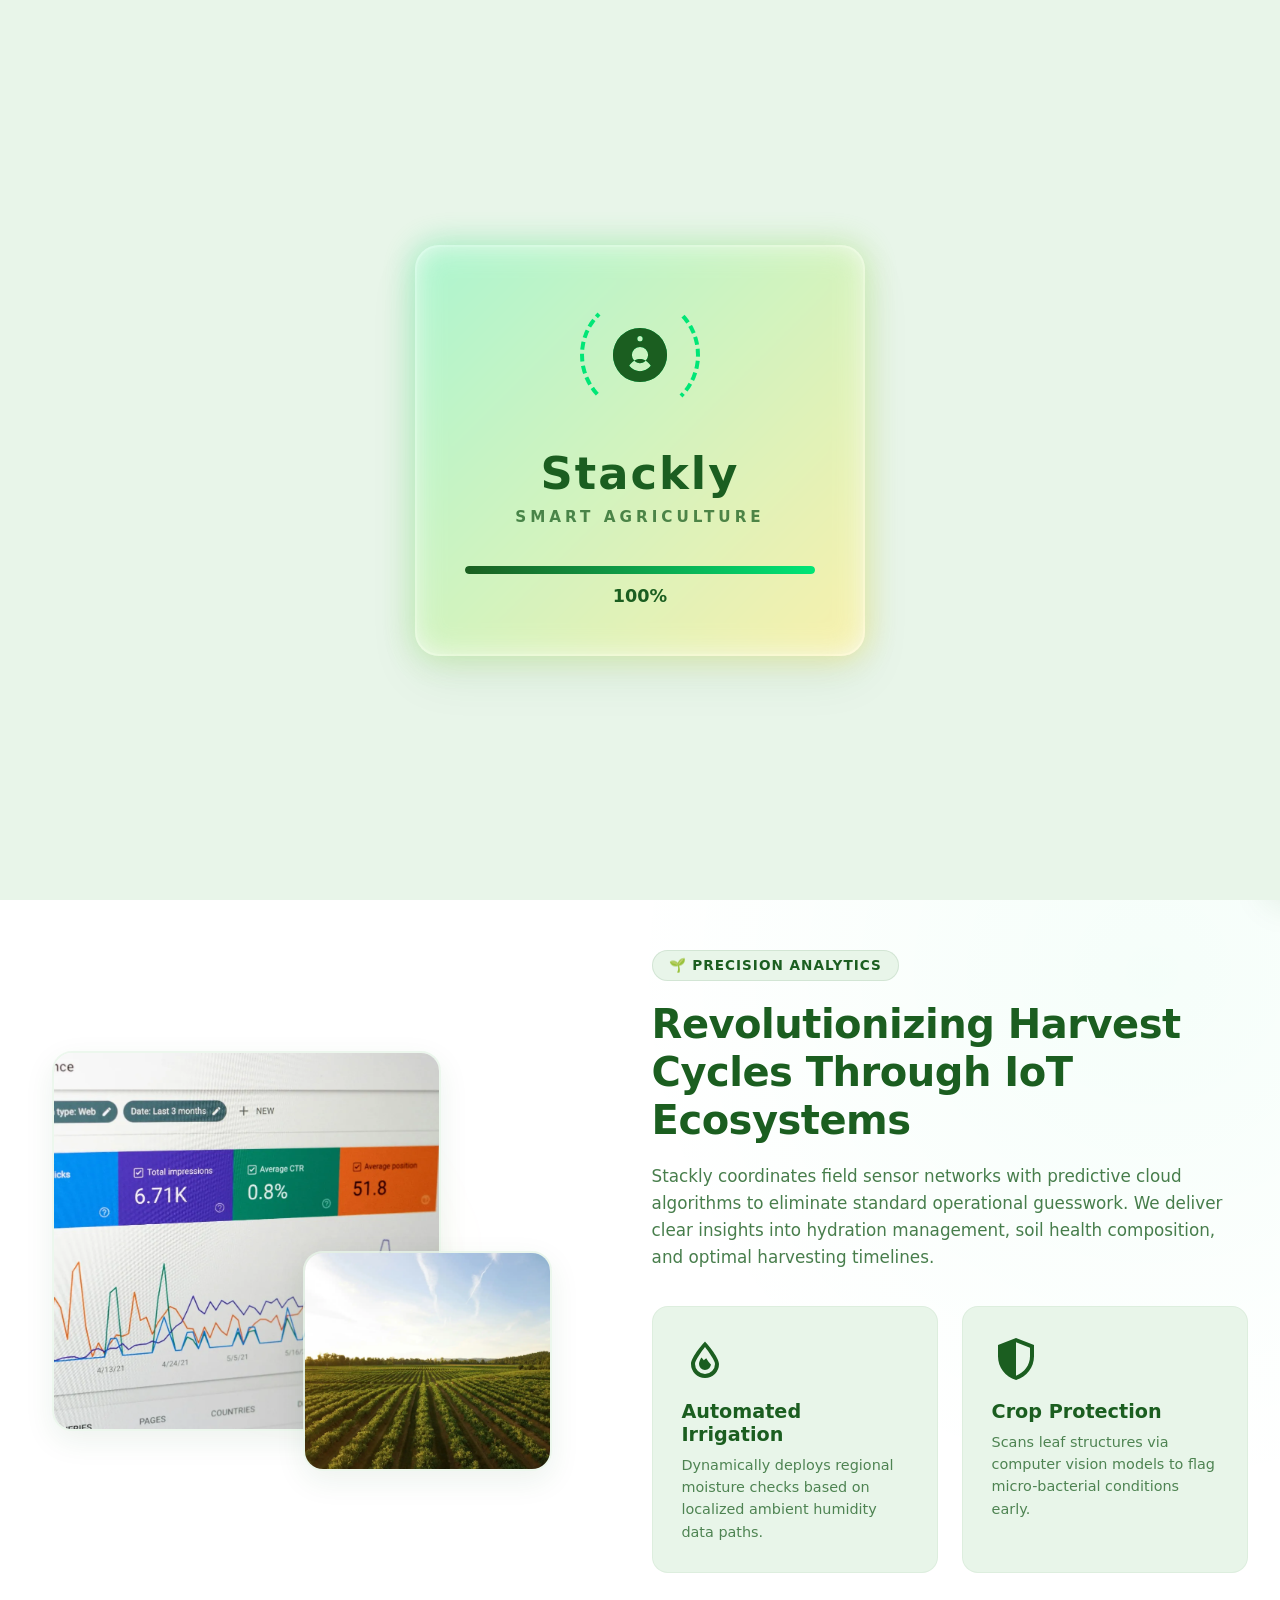
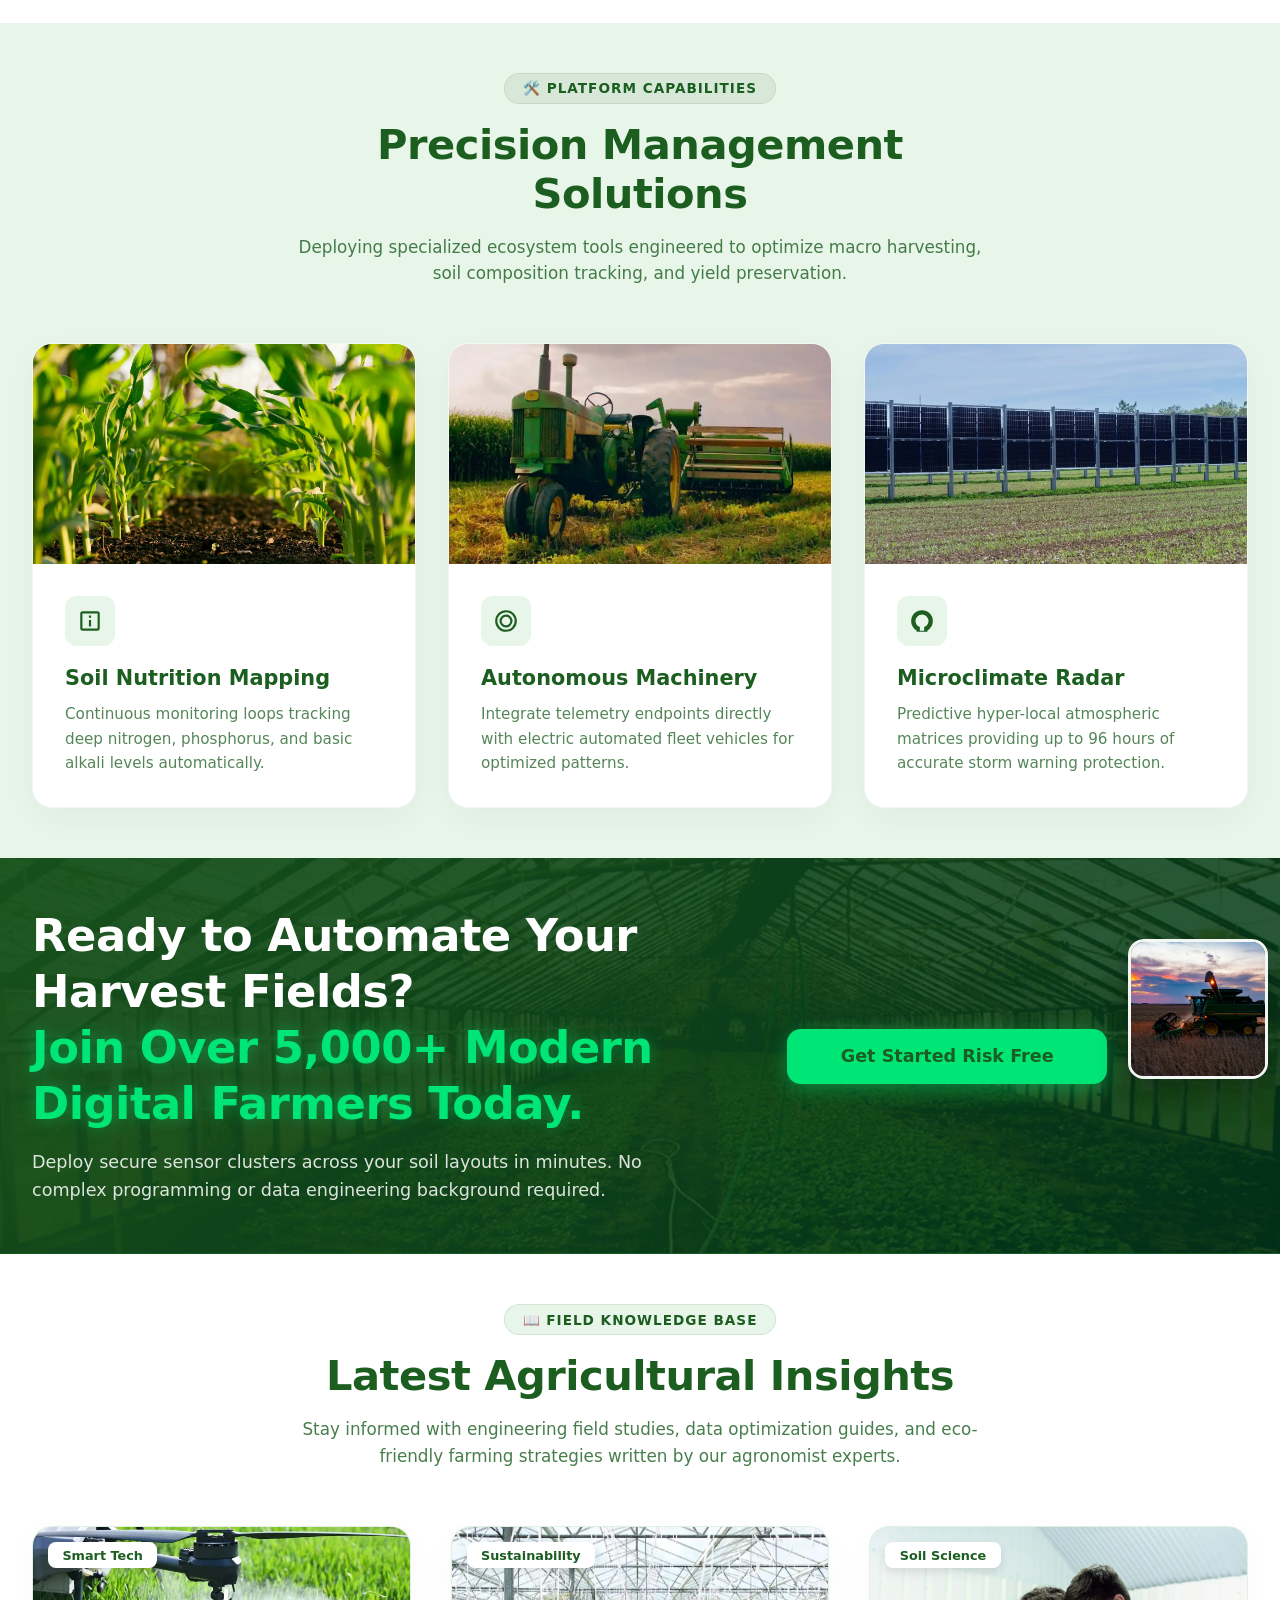
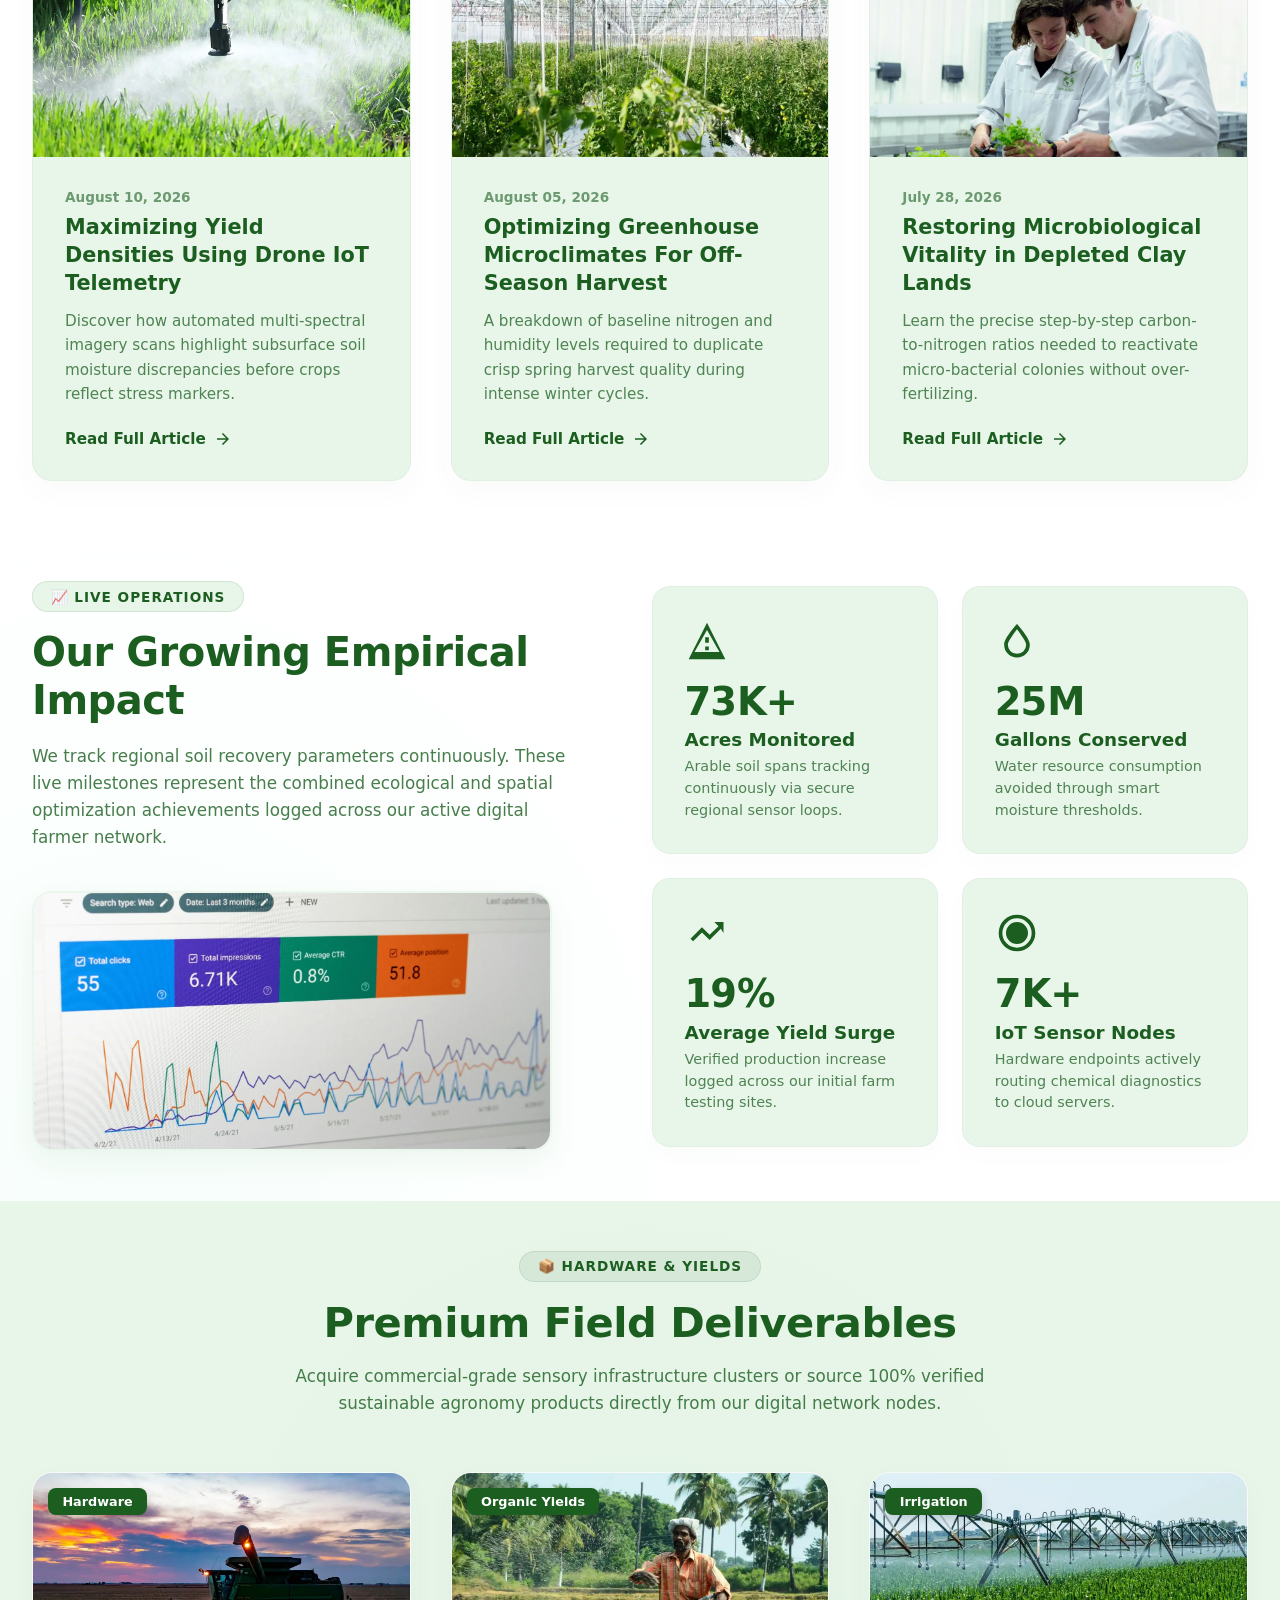
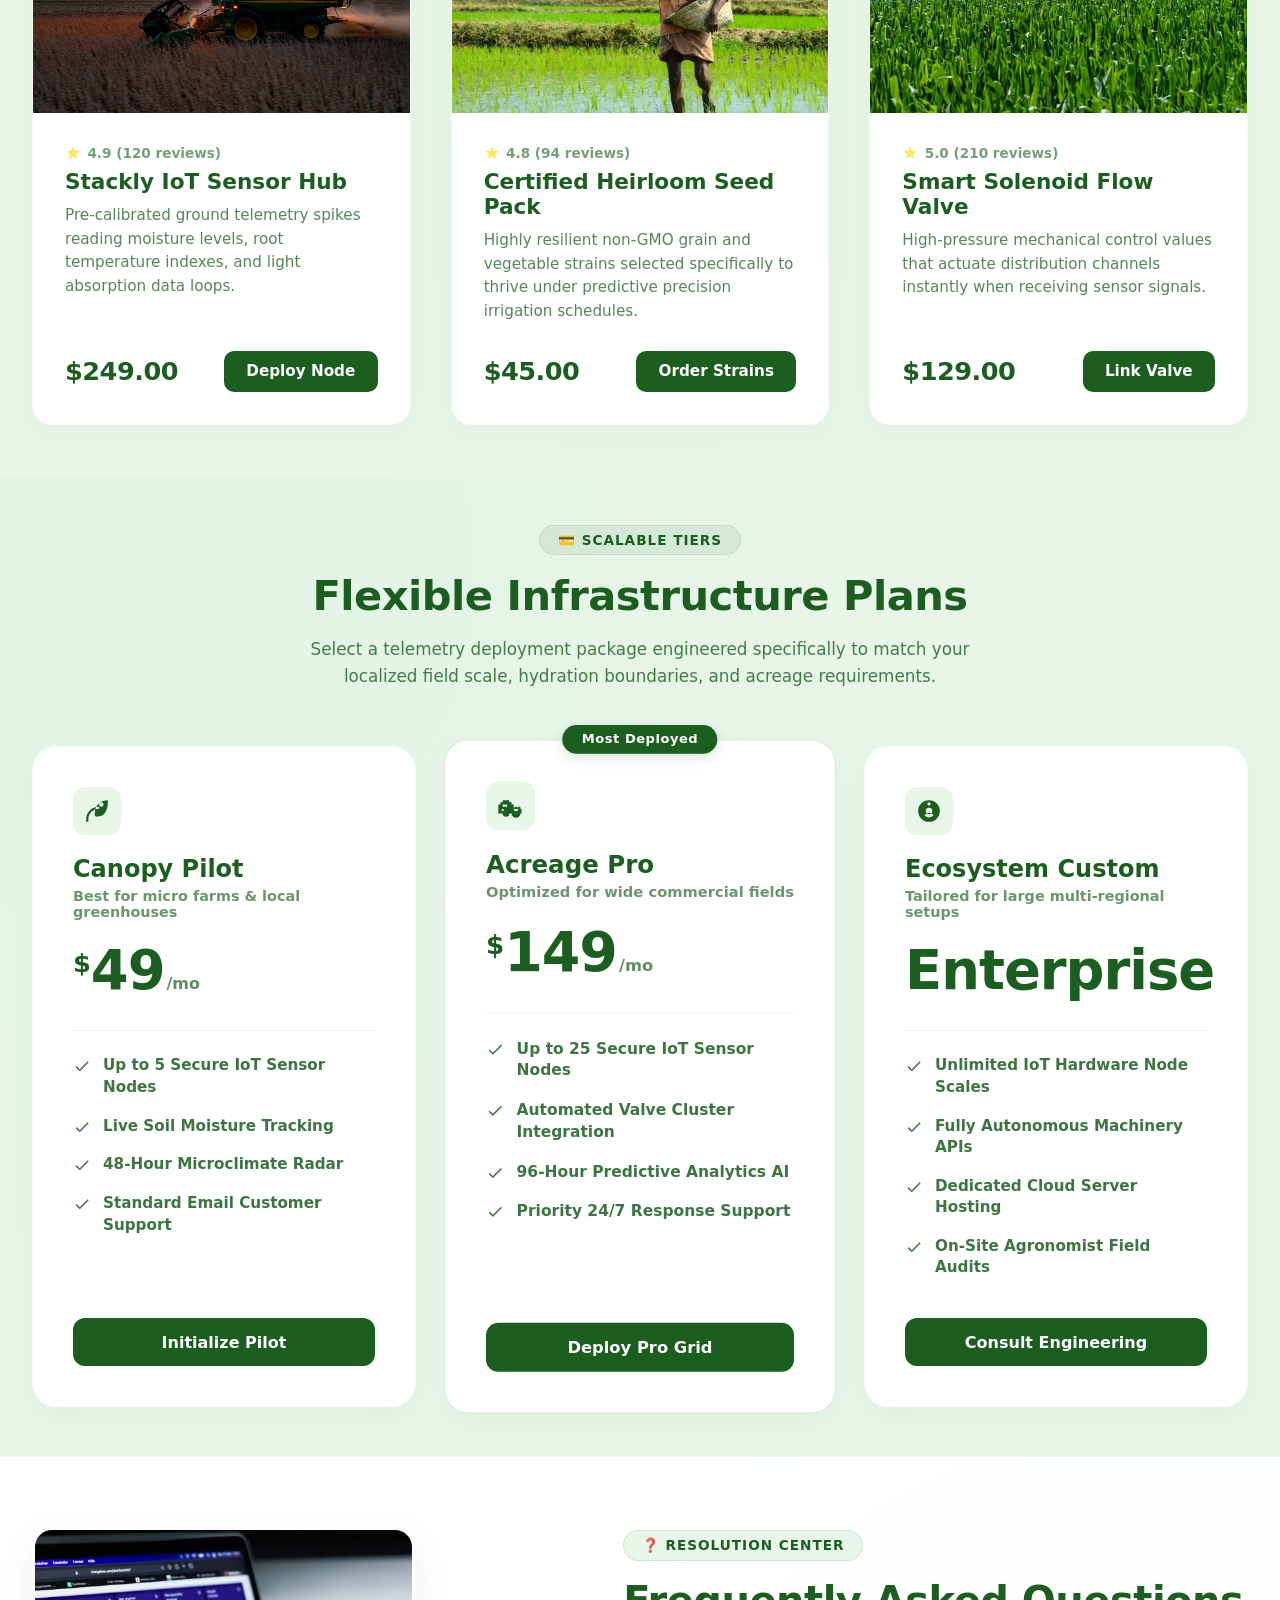
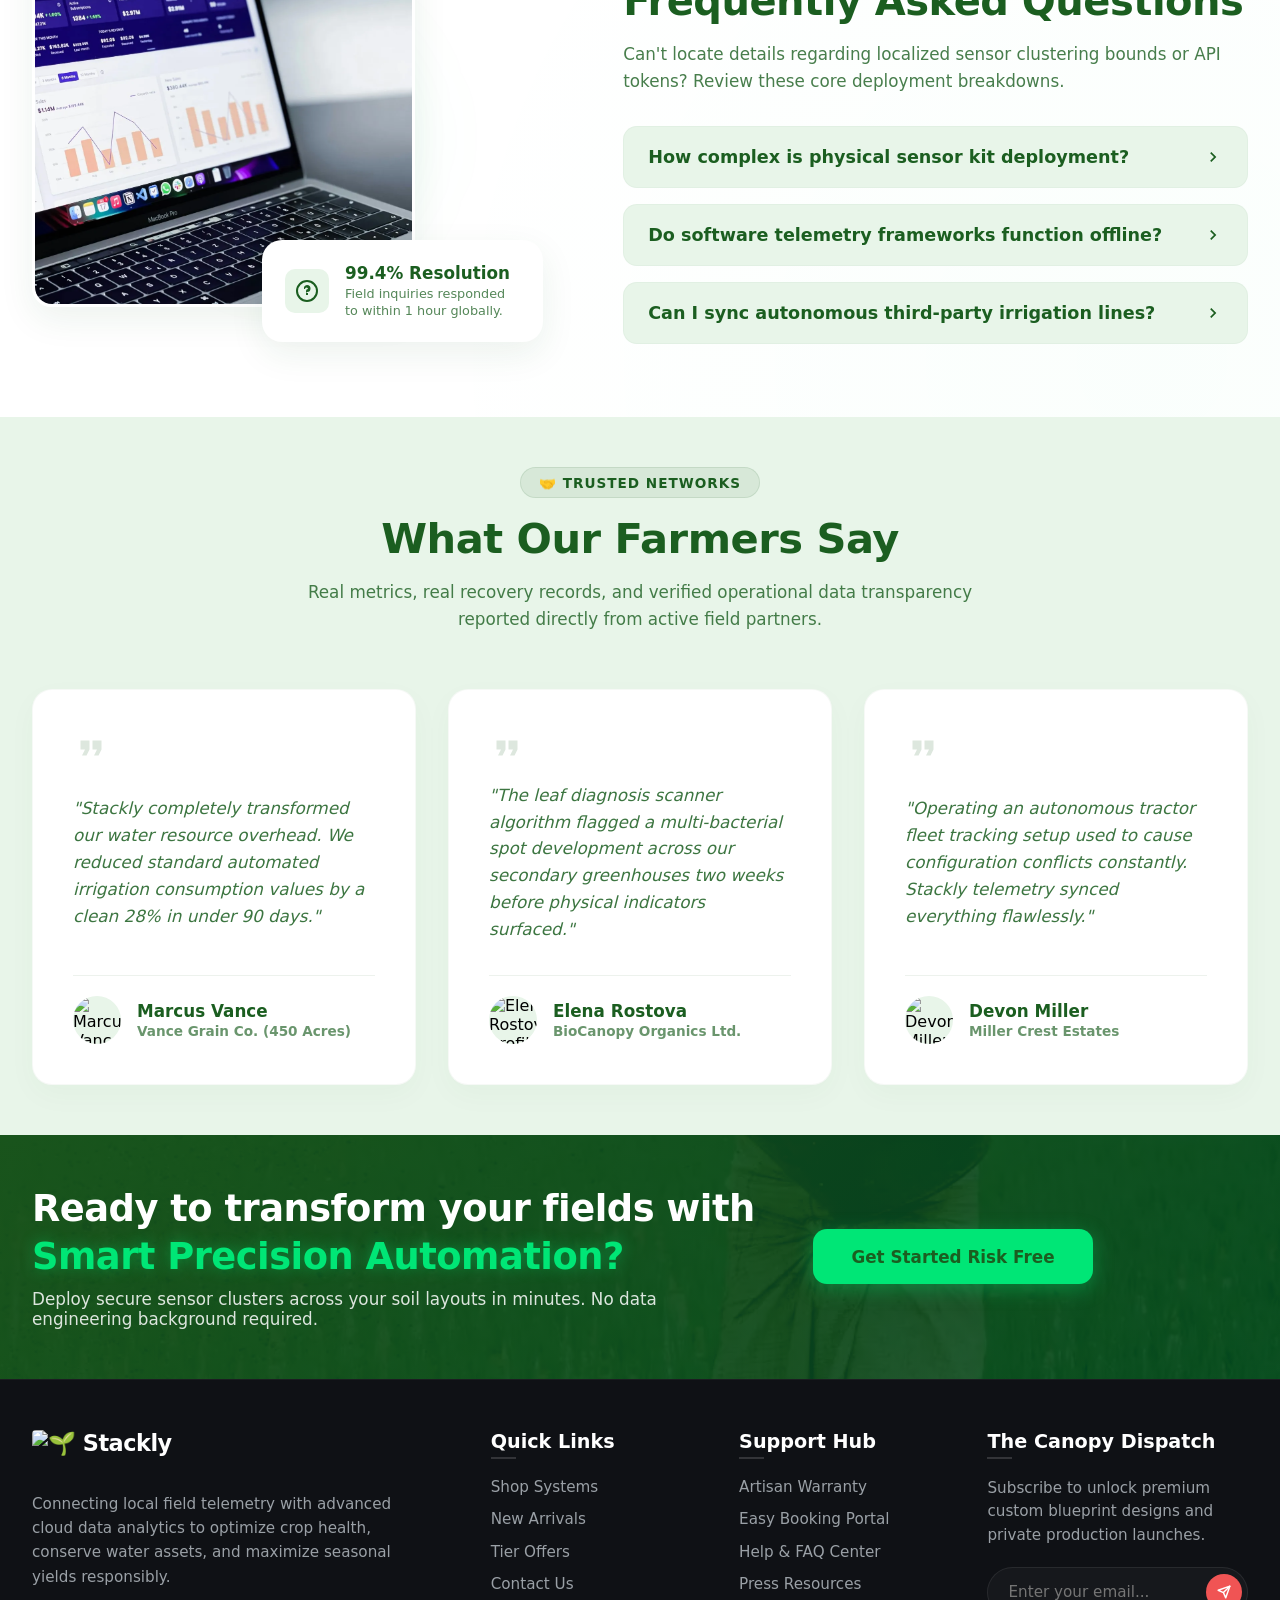
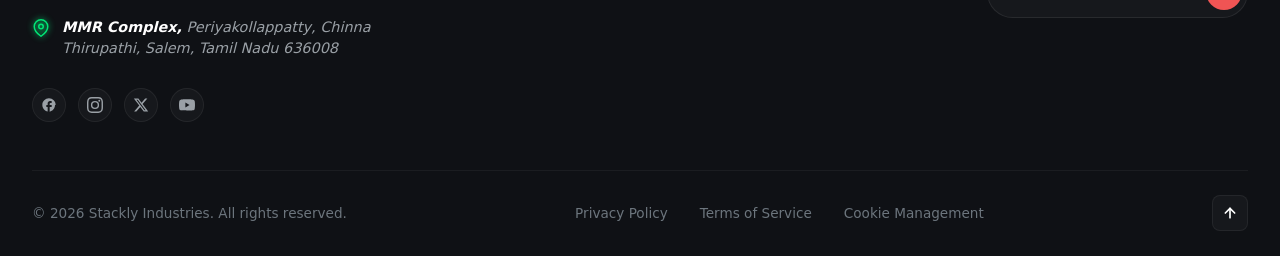
==== index.html @ f94b7bb4 "Initial commit" ====
<!DOCTYPE html>
<html lang="en">
<head>
    <meta charset="UTF-8">
    <meta name="viewport" content="width=device-width, initial-scale=1.0">
    <title>Stackly - Cultivating Innovation</title>
    <!-- Link to the separate CSS file -->
    <link rel="stylesheet" href="style.css">
</head>
<body>

   <!-- Dedicated Screen-Anchored Fixed Preloader Layer Mask -->
<div class="preloader-screen-mask" id="global-preloader">
    <div class="preload-wrapper">
        <!-- SVG Vector Container -->
        <div class="icon-container">
            <div class="vector-ring"></div>
            <svg class="sprout-svg" viewBox="0 0 24 24">
                <path d="M12,2A10,10 0 0,0 2,12A10,10 0 0,0 12,22A10,10 0 0,0 22,12A10,10 0 0,0 12,2M12,5A1,1 0 0,1 13,6A1,1 0 0,1 12,7A1,1 0 0,1 11,6A1,1 0 0,1 12,5M12,18C10.5,18 9,17.2 8,16C9,14.5 10.5,13.5 12,13.5C13.5,13.5 15,14.5 16,16C15,17.2 13.5,18 12,18M12,9A3,3 0 0,1 15,12A3,3 0 0,1 12,15A3,3 0 0,1 9,12A3,3 0 0,1 12,9Z"/>
            </svg>
        </div>

        <!-- Typography -->
        <h1 class="brand-name">Stackly</h1>
        <div class="brand-tagline">Smart Agriculture</div>

        <!-- Loader Component -->
        <div class="progress-box">
            <div class="progress-bar-bg">
                <div class="progress-bar-fill" id="progress-fill"></div>
            </div>
            <span class="counter-text" id="counter-value">0%</span>
        </div>
    </div>
</div>


    <!-- Link to the separate JavaScript file -->
  <script>
   document.addEventListener("DOMContentLoaded", () => {
    const fill = document.getElementById("progress-fill");
    const counter = document.getElementById("counter-value");
    const mainHeader = document.querySelector(".main-header");
    const heroSection = document.querySelector(".hero-section");
    const preloaderScreen = document.getElementById("global-preloader"); // Target new layout wrapper mask

    let count = 0;

    const loaderInterval = setInterval(() => {
        count += Math.floor(Math.random() * 4) + 2; 
        
        if (count >= 100) {
            count = 100;
            clearInterval(loaderInterval);
            
            setTimeout(() => {
                // Fade out the entire overlay wrapper screen mask at once
                if (preloaderScreen) {
                    preloaderScreen.style.opacity = '0';
                    preloaderScreen.style.pointerEvents = 'none';
                    
                    // Pull off DOM tree completely after transition animation finishes
                    setTimeout(() => {
                        preloaderScreen.style.display = 'none';
                    }, 600);
                }

                // Unlock application components seamlessly into position
                if (mainHeader) { mainHeader.classList.add("revealed"); }
                if (heroSection) { heroSection.classList.add("revealed"); }
            }, 400);
        }
        if (fill) fill.style.width = `${count}%`;
        if (counter) counter.textContent = `${count}%`;
    }, 80);

    /* (Keep your remaining logo buttons and hamburger drawer logic completely unchanged below this point) */
});

  </script>

<!-- Fixed Navigation Header -->
<header class="main-header">
    <div class="header-container">
        
        <!-- Left Side: Refreshable Brand Logo Container -->
              <!-- Left Side: Refreshable Brand Logo Container -->
        <div class="header-left">
            <a href="#" class="logo-link" id="brand-logo-btn" title="Refresh Page">
                <!-- Live Image Tag for Brand Logo Graphic Asset -->
                <img src="https://placehold.co" alt="🌱 Stackly" class="brand-logo-img">
            </a>
        </div>


        <!-- Center Space: Main Navigation Items (5 Menus) -->
        <nav class="desktop-nav">
            <ul class="nav-links">
                <li><a href="#home" class="nav-item">Home</a></li>
                <li><a href="#about" class="nav-item">About</a></li>
                <li><a href="#services" class="nav-item">Services</a></li>
                <li><a href="#blog" class="nav-item">Blog</a></li>
                <li><a href="#contact" class="nav-item">Contact</a></li>
            </ul>
        </nav>

        <!-- Right Side: Auth Button Control Layout -->
        <div class="header-right">
            <a href="#login" class="btn-auth">Login</a>
            
            <!-- Mobile Hamburger Trigger Button (Visible only on smaller displays) -->
            <button class="hamburger-btn" id="mobile-menu-trigger" aria-label="Open Navigation">
                <span class="hamburger-bar"></span>
                <span class="hamburger-bar"></span>
                <span class="hamburger-bar"></span>
            </button>
        </div>

    </div>
</header>

<!-- Mobile Overlay Navigation Draw Menu (75% Responsive Profile Width) -->
<div class="mobile-overlay-menu" id="mobile-drawer">
    <!-- Explicit close button positioned inside the drawer layout itself -->
    <button class="drawer-close-btn" id="mobile-menu-close" aria-label="Close Navigation">&times;</button>
    
    <ul class="mobile-nav-links">
        <li><a href="#home" class="mobile-nav-item">Home</a></li>
        <li><a href="#about" class="mobile-nav-item">About</a></li>
        <li><a href="#services" class="mobile-nav-item">Services</a></li>
        <li><a href="#blog" class="mobile-nav-item">Blog</a></li>
        <li><a href="#contact" class="mobile-nav-item">Contact</a></li>
        <li><a href="#login" class="mobile-nav-item mobile-btn-auth">Login</a></li>
    </ul>
</div>

<script>
    document.addEventListener("DOMContentLoaded", () => {
    // --- PRELOADER ANIMATION LOOP ---
    const fill = document.getElementById("progress-fill");
    const counter = document.getElementById("counter-value");
    const mainHeader = document.querySelector(".main-header");
    let count = 0;

    const loaderInterval = setInterval(() => {
        count += Math.floor(Math.random() * 4) + 2; 
        
        if (count >= 100) {
            count = 100;
            clearInterval(loaderInterval);
            
            setTimeout(() => {
                const wrapper = document.querySelector('.preload-wrapper');
                if (wrapper) {
                    wrapper.style.opacity = '0';
                    wrapper.style.transform = 'scale(0.9)';
                    setTimeout(() => { wrapper.style.display = 'none'; }, 500);
                }
                // Reveal header after loading terminates cleanly
                if (mainHeader) { mainHeader.classList.add("revealed"); }
            }, 400);
        }
        if (fill) fill.style.width = `${count}%`;
        if (counter) counter.textContent = `${count}%`;
    }, 80);

    // --- BRAND LOGO REFRESH ACTION ---
    const logoBtn = document.getElementById("brand-logo-btn");
    if (logoBtn) {
        logoBtn.addEventListener("click", (event) => {
            event.preventDefault();
            window.location.reload();
        });
    }

    // --- MOBILE DRAWER CLOSURE ENGINE ---
    const openMenuBtn = document.getElementById("mobile-menu-trigger");
    const closeMenuBtn = document.getElementById("mobile-menu-close");
    const navDrawer = document.getElementById("mobile-drawer");
    const bodyElement = document.body;
    const mobileLinks = document.querySelectorAll(".mobile-nav-item");

    // Action function to open drawer interface state parameters
    function openMobileDrawer() {
        navDrawer.classList.add("is-active");
        bodyElement.classList.add("no-scroll");
    }

    // Action function to close drawer interface state parameters
    function closeMobileDrawer() {
        navDrawer.classList.remove("is-active");
        bodyElement.classList.remove("no-scroll");
    }

    // Event bindings for standard trigger frameworks
    if (openMenuBtn) { openMenuBtn.addEventListener("click", openMobileDrawer); }
    if (closeMenuBtn) { closeMenuBtn.addEventListener("click", closeMobileDrawer); }

    // Auto-closes mobile drawer layer whenever a navigation choice link is tapped
    mobileLinks.forEach(link => {
        link.addEventListener("click", closeMobileDrawer);
    });
});

</script>

<!-- Main Hero Section Landmark Content -->
<section id="home" class="hero-section">
    <div class="hero-container">
        
        <!-- Left Column: Content Presentation -->
        <div class="hero-content">
            <span class="hero-badge">🚜 Agriculture Ecosystem 2.0</span>
            <h1 class="hero-title">
                Cultivate Smarter, <br>
                <span class="highlight-text">Harvest Greater</span>
            </h1>
            <p class="hero-description">
                Stackly bridges modern sensor data with natural soil wisdom. Boost sustainable crop yields, automate irrigation protocols, and track field data in real-time.
            </p>
            <div class="hero-cta-group">
                <a href="#services" class="btn-hero-primary">Explore Platform</a>
                <a href="#about" class="btn-hero-secondary">Watch Showcase</a>
            </div>
        </div>

        <!-- Right Column: Interactive Layered Imagery -->
        <div class="hero-graphics">
            <div class="graphic-glow-backdrop"></div>
            <!-- Main Hero Image Frame -->
            <div class="image-wrapper main-frame">
                <img src="./Assests/green infra.webp" alt="Smart Farming Greenhouse Field Infrastructure" class="hero-img">
            </div>
            <!-- Floating Accessory Data Image Card -->
            <div class="image-wrapper float-card">
                <img src="./Assests/tractor.webp" alt="Autonomous Agriculture Tractor Tracking Asset" class="hero-img">
            </div>
        </div>

    </div>
</section>

<style>
    /* --- HERO SECTION LANDMARK ARCHITECTURE --- */
.hero-section {
    position: relative;
    width: 100%;
    min-height: 100vh;
    background-color: var(--bg-bright); /* Matches light bright green canvas palette */
    display: flex;
    align-items: center;
    padding-top: 75px; /* Clear fixed top navigation safe zone barrier */
    overflow: hidden;

    /* CRITICAL PROTECTION: Keeps hero perfectly hidden under the preloader screen */
    opacity: 0;
    pointer-events: none;
    transform: translateY(20px);
    transition: opacity 0.8s cubic-bezier(0.4, 0, 0.2, 1), transform 0.8s cubic-bezier(0.4, 0, 0.2, 1);
}

/* Modifier class triggered exclusively by JavaScript once the loader reaches 100% */
.hero-section.revealed {
    opacity: 1;
    pointer-events: auto;
    transform: translateY(0);
}

.hero-container {
    width: 100%;
    max-width: 1400px;
    margin: 0 auto;
    padding: 3rem 2rem;
    display: grid;
    grid-template-columns: 1.1fr 0.9fr; /* Balanced asymmetrical distribution */
    gap: 4rem;
    align-items: center;
}

/* --- LEFT COLUMN: CONTENT INTERACTION --- */
.hero-content {
    width: 100%;
}

.hero-badge {
    display: inline-block;
    background-color: rgba(27, 94, 32, 0.08);
    color: var(--text-dark);
    padding: 0.5rem 1.2rem;
    border-radius: 30px;
    font-size: 0.9rem;
    font-weight: 700;
    text-transform: uppercase;
    letter-spacing: 1px;
    margin-bottom: 1.5rem;
    border: 1px solid rgba(27, 94, 32, 0.15);
}

.hero-title {
    font-size: 3.8rem;
    font-weight: 900;
    line-height: 1.15;
    color: var(--text-dark);
    margin-bottom: 1.5rem;
    letter-spacing: -1px;
}

.highlight-text {
    color: var(--text-dark);
    position: relative;
    z-index: 1;
    display: inline-block;
}

/* Interactive underline glow element */
.highlight-text::after {
    content: '';
    position: absolute;
    bottom: 8px;
    left: 0;
    width: 100%;
    height: 12px;
    background-color: var(--agri-glow);
    z-index: -1;
    opacity: 0.6;
    border-radius: 4px;
    box-shadow: 0 0 15px var(--agri-glow);
    transition: transform 0.3s cubic-bezier(0.4, 0, 0.2, 1), opacity 0.3s ease;
}

.hero-content:hover .highlight-text::after {
    transform: scaleY(1.4);
    opacity: 0.9;
}

.hero-description {
    font-size: 1.15rem;
    color: var(--text-dark);
    opacity: 0.85;
    line-height: 1.65;
    margin-bottom: 2.5rem;
    max-width: 620px;
}

/* Action button configurations with neon pop properties */
.hero-cta-group {
    display: flex;
    gap: 1.5rem;
    align-items: center;
}

.btn-hero-primary {
    text-decoration: none;
    background-color: var(--text-dark);
    color: var(--white);
    padding: 1rem 2.2rem;
    border-radius: 12px;
    font-weight: 700;
    font-size: 1.05rem;
    transition: all 0.3s cubic-bezier(0.4, 0, 0.2, 1);
    box-shadow: 0 4px 15px rgba(27, 94, 32, 0.2);
}

.btn-hero-primary:hover {
    background-color: var(--agri-glow);
    color: var(--text-dark);
    transform: translateY(-4px);
    box-shadow: 0 8px 25px rgba(0, 230, 118, 0.55);
}

.btn-hero-secondary {
    text-decoration: none;
    color: var(--text-dark);
    background-color: transparent;
    padding: 1rem 2.2rem;
    border-radius: 12px;
    font-weight: 700;
    font-size: 1.05rem;
    border: 2px solid var(--text-dark);
    transition: all 0.3s ease;
}

.btn-hero-secondary:hover {
    background-color: rgba(27, 94, 32, 0.05);
    border-color: var(--agri-glow);
    transform: translateY(-2px);
}

/* --- RIGHT COLUMN: LAYERED GRAPHICS SYSTEM --- */
.hero-graphics {
    position: relative;
    width: 100%;
    height: 480px;
    display: flex;
    align-items: center;
    justify-content: center;
}

/* Continuous background lighting burst effect */
.graphic-glow-backdrop {
    position: absolute;
    width: 320px;
    height: 320px;
    background: radial-gradient(circle, rgba(0,230,118,0.35) 0%, rgba(255,214,0,0.05) 70%);
    filter: blur(40px);
    z-index: 1;
    animation: ambientPulse 6s ease-in-out infinite alternate;
}

.image-wrapper {
    position: absolute;
    border-radius: 24px;
    overflow: hidden;
    box-shadow: 0 15px 35px rgba(27, 94, 32, 0.12);
    border: 3px solid rgba(255, 255, 255, 0.95);
    transition: all 0.4s cubic-bezier(0.175, 0.885, 0.32, 1.275);
}

.hero-img {
    width: 100%;
    height: 100%;
    object-fit: cover;
    display: block;
}

/* Large Main Image Frame */
.main-frame {
    width: 75%;
    height: 400px;
    left: 0;
    top: 20px;
    z-index: 2;
    animation: continuousFloat 5s ease-in-out infinite alternate;
}

/* Small Dynamic Sub-Card Image Frame */
.float-card {
    width: 45%;
    height: 240px;
    right: 0;
    bottom: 20px;
    z-index: 3;
    animation: continuousFloat 5s ease-in-out infinite alternate-reverse;
}

/* Interactive Hover Transformation Mapping */
.image-wrapper:hover {
    transform: scale(1.05) translateY(-6px);
    border-color: var(--agri-glow);
    box-shadow: 0 25px 50px rgba(0, 230, 118, 0.35);
    z-index: 4; /* Temporarily hoists targeted component over adjacent panels */
}

/* --- HARDWARE-ACCELERATED TRANSITION KEYFRAMES --- */
@keyframes continuousFloat {
    0% { transform: translateY(0px) rotate(0deg); }
    100% { transform: translateY(-15px) rotate(1.5deg); }
}

@keyframes ambientPulse {
    0% { transform: scale(0.95); opacity: 0.7; }
    100% { transform: scale(1.15); opacity: 1; }
}

/* --- HARD-CORE RESPONSIVE VIEWPORT BREAKPOINTS --- */
@media (max-width: 1200px) {
    .hero-title { font-size: 3rem; }
    .hero-container { gap: 2rem; }
}

@media (max-width: 992px) {
    .hero-section {
        min-height: auto;
        padding-top: 110px;
        padding-bottom: 5rem;
    }
    .hero-container {
        grid-template-columns: 1fr; /* Drop asymmetric configurations into stacked grids */
        text-align: center;
        gap: 4rem;
    }
    .hero-content {
        display: flex;
        flex-direction: column;
        align-items: center;
    }
    .hero-description { margin-left: auto; margin-right: auto; }
    .hero-graphics { height: 420px; max-width: 580px; margin: 0 auto; }
    .main-frame { height: 340px; }
    .float-card { height: 210px; }
}

@media (max-width: 480px) {
    .hero-title { font-size: 2.2rem; }
    .hero-cta-group {
        flex-direction: column; /* Force actions into blocks to align perfectly on mobile aspect ratios */
        width: 100%;
        gap: 1rem;
    }
    .btn-hero-primary, .btn-hero-secondary {
        width: 100%;
        text-align: center;
    }
    .hero-graphics { height: 300px; }
    .main-frame { height: 240px; border-radius: 16px; }
    .float-card { height: 150px; border-radius: 16px; }
}

</style>

<script>
    document.addEventListener("DOMContentLoaded", () => {
    // --- PRELOADER SIMULATOR PROGRESS LOOP ---
    const fill = document.getElementById("progress-fill");
    const counter = document.getElementById("counter-value");
    const mainHeader = document.querySelector(".main-header");
    const heroSection = document.querySelector(".hero-section"); // Captures the newly integrated hero element
    let count = 0;

    const loaderInterval = setInterval(() => {
        count += Math.floor(Math.random() * 4) + 2; 
        
        if (count >= 100) {
            count = 100;
            clearInterval(loaderInterval);
            
            setTimeout(() => {
                const wrapper = document.querySelector('.preload-wrapper');
                if (wrapper) {
                    wrapper.style.opacity = '0';
                    wrapper.style.transform = 'scale(0.9)';
                    setTimeout(() => { wrapper.style.display = 'none'; }, 500);
                }

                // Reveal Header and Hero modules in perfect harmony
                if (mainHeader) { mainHeader.classList.add("revealed"); }
                if (heroSection) { heroSection.classList.add("revealed"); }
            }, 400);
        }
        if (fill) fill.style.width = `${count}%`;
        if (counter) counter.textContent = `${count}%`;
    }, 80);

    // --- BRAND LOGO REFRESH ACTION ---
    const logoBtn = document.getElementById("brand-logo-btn");
    if (logoBtn) {
        logoBtn.addEventListener("click", (event) => {
            event.preventDefault();
            window.location.reload();
        });
    }

    // --- RESPONSIVE MOBILE DRAWER INTERACTION LAYER ---
    const openMenuBtn = document.getElementById("mobile-menu-trigger");
    const closeMenuBtn = document.getElementById("mobile-menu-close");
    const navDrawer = document.getElementById("mobile-drawer");
    const bodyElement = document.body;
    const mobileLinks = document.querySelectorAll(".mobile-nav-item");

    function openMobileDrawer() {
        navDrawer.classList.add("is-active");
        bodyElement.classList.add("no-scroll");
    }

    function closeMobileDrawer() {
        navDrawer.classList.remove("is-active");
        bodyElement.classList.remove("no-scroll");
    }

    if (openMenuBtn) { openMenuBtn.addEventListener("click", openMobileDrawer); }
    if (closeMenuBtn) { closeMenuBtn.addEventListener("click", closeMobileDrawer); }

    mobileLinks.forEach(link => {
        link.addEventListener("click", closeMobileDrawer);
    });
});

</script>

<!-- About & Innovation Section Landmark -->
<section id="about" class="about-section">
    <div class="about-bg-graphic"></div>

    <div class="about-container">
        
        <!-- Left Side: Interactive Layered Imagery -->
        <div class="about-graphics">
            <div class="about-glow-orb"></div>
            
            <div class="about-image-card main-about-card">
                <img src="./Assests/analytics dashboard.webp" alt="Farmer examining rich crop yield soil beds" class="about-img">
            </div>

            <div class="about-image-card float-about-card">
                <img src="./Assests/agriculture land.webp" alt="Digital tablet running IoT agricultural sensor dashboard data analytics" class="about-img">
            </div>
        </div>

        <!-- Right Side: Content Presentation & Interactive Tech Feature Grid -->
        <div class="about-content">
            <span class="about-badge">🌱 Precision Analytics</span>
            <h2 class="about-title">Revolutionizing Harvest Cycles Through IoT Ecosystems</h2>
            <p class="about-text">
                Stackly coordinates field sensor networks with predictive cloud algorithms to eliminate standard operational guesswork. We deliver clear insights into hydration management, soil health composition, and optimal harvesting timelines.
            </p>

            <!-- Feature Card Items Grid -->
            <div class="about-features-grid">
                <!-- Card 1: Automated Irrigation (Water/Droplet Vector) -->
                <div class="feature-glow-card">
                    <div class="feature-vector-icon">
                        <svg viewBox="0 0 24 24" aria-hidden="true">
                            <path d="M12,2.69C12,2.69 19,10.22 19,14A7,7 0 0,1 12,21A7,7 0 0,1 5,14C5,10.22 12,2.69 12,2.69M12,5.56C10.24,7.86 7,12.28 7,14A5,5 0 0,0 12,19A5,5 0 0,0 17,14C17,12.28 13.76,7.86 12,5.56M12,17A3,3 0 0,1 9,14C9,13.1 9.5,11.83 10.17,10.75C10.58,11.13 11,11.58 11.38,12.14C11.77,11.75 12.23,11.4 12.62,11.14C13.25,12.14 15,14.63 15,14A3,3 0 0,1 12,17Z"/>
                        </svg>
                    </div>
                    <h3>Automated Irrigation</h3>
                    <p>Dynamically deploys regional moisture checks based on localized ambient humidity data paths.</p>
                </div>

                <!-- Card 2: Crop Protection (Shield Vector) -->
                <div class="feature-glow-card">
                    <div class="feature-vector-icon">
                        <svg viewBox="0 0 24 24" aria-hidden="true">
                            <path d="M12,22C17.42,20.62 21,15.61 21,10.17V4.5L12,1L3,4.5V10.17C3,15.61 6.58,20.62 12,22M12,3.17L19,5.89V10.17C19,14.47 16.22,18.42 12,19.82V3.17Z"/>
                        </svg>
                    </div>
                    <h3>Crop Protection</h3>
                    <p>Scans leaf structures via computer vision models to flag micro-bacterial conditions early.</p>
                </div>
            </div>
        </div>

    </div>
</section>

<style>
    /* --- ABOUT & INNOVATION SECTION ARCHITECTURE --- */
.about-section {
    position: relative;
    width: 100%;
    /* SPECIFIED PADDING MODIFIERS */
    padding: 50px 2rem; 
    background-color: #ffffff;
    overflow: hidden;
}

.about-bg-graphic {
    position: absolute;
    inset: 0;
    background-image: radial-gradient(circle at 90% 10%, rgba(0, 230, 118, 0.04) 0%, transparent 40%);
    pointer-events: none;
    z-index: 1;
}

.about-container {
    position: relative;
    width: 100%;
    max-width: 1400px;
    margin: 0 auto;
    display: grid;
    grid-template-columns: 0.95fr 1.05fr;
    gap: 5rem;
    align-items: center;
    z-index: 2;
}

/* --- IMAGE LAYERS ENGINE --- */
.about-graphics {
    position: relative;
    width: 100%;
    height: 460px;
    display: flex;
    align-items: center;
    justify-content: center;
}

.about-glow-orb {
    position: absolute;
    width: 280px;
    height: 280px;
    background: radial-gradient(circle, rgba(255, 214, 0, 0.2) 0%, transparent 70%);
    filter: blur(35px);
    z-index: 1;
    animation: slowAboutGlow 8s ease-in-out infinite alternate;
}

.about-image-card {
    position: absolute;
    border-radius: 20px;
    overflow: hidden;
    box-shadow: 0 10px 30px rgba(27, 94, 32, 0.08);
    border: 2px solid rgba(232, 245, 233, 0.8);
    transition: all 0.4s cubic-bezier(0.165, 0.84, 0.44, 1);
}

.about-img {
    width: 100%;
    height: 100%;
    object-fit: cover;
    display: block;
}

.main-about-card {
    width: 72%;
    height: 380px;
    left: 20px;
    top: 20px;
    z-index: 2;
}

.float-about-card {
    width: 46%;
    height: 220px;
    right: 20px;
    bottom: 20px;
    z-index: 3;
    animation: dynamicAboutBounce 4s ease-in-out infinite alternate;
}

.about-image-card:hover {
    transform: scale(1.04) translateY(-6px);
    border-color: var(--agri-glow);
    box-shadow: 0 20px 40px rgba(0, 230, 118, 0.3);
    z-index: 4;
}

/* --- TYPOGRAPHY & TEXTUAL BLOCKS --- */
.about-content {
    width: 100%;
}

.about-badge {
    display: inline-block;
    background-color: var(--bg-bright);
    color: var(--text-dark);
    padding: 0.4rem 1rem;
    border-radius: 30px;
    font-size: 0.85rem;
    font-weight: 700;
    text-transform: uppercase;
    letter-spacing: 1px;
    margin-bottom: 1.2rem;
    border: 1px solid rgba(27, 94, 32, 0.1);
}

.about-title {
    font-size: 2.5rem;
    font-weight: 800;
    line-height: 1.2;
    color: var(--text-dark);
    margin-bottom: 1.2rem;
    letter-spacing: -0.5px;
}

.about-text {
    font-size: 1.05rem;
    color: var(--text-dark);
    opacity: 0.8;
    line-height: 1.6;
    margin-bottom: 2.2rem;
}

/* --- VECTOR FEATURE CARD TILES --- */
.about-features-grid {
    display: grid;
    grid-template-columns: repeat(auto-fit, minmax(220px, 1fr));
    gap: 1.5rem;
}

.feature-glow-card {
    background-color: var(--bg-bright);
    padding: 1.8rem;
    border-radius: 16px;
    border: 1px solid rgba(27, 94, 32, 0.05);
    transition: all 0.3s cubic-bezier(0.4, 0, 0.2, 1);
}

/* Vector Container with strict scaling boundaries */
.feature-vector-icon {
    width: 48px;
    height: 48px;
    margin-bottom: 1rem;
    display: flex;
    align-items: center;
    justify-content: center;
}

/* Inline SVG formatting controls */
.feature-vector-icon svg {
    width: 100%;
    height: 100%;
    fill: var(--text-dark); /* Inherits base dark green forest token */
    transition: fill 0.3s ease, filter 0.3s ease;
}

.feature-glow-card h3 {
    font-size: 1.2rem;
    font-weight: 700;
    color: var(--text-dark);
    margin-bottom: 0.5rem;
}

.feature-glow-card p {
    font-size: 0.9rem;
    color: var(--text-dark);
    opacity: 0.75;
    line-height: 1.55;
}

/* Interactive Card Transformation and SVG Icon Illuminations */
.feature-glow-card:hover {
    transform: translateY(-5px);
    background-color: #ffffff;
    border-color: var(--agri-glow);
    box-shadow: 0 12px 30px rgba(0, 230, 118, 0.2);
}

/* Changes SVG shape color code and casts vector shadows on hover */
.feature-glow-card:hover .feature-vector-icon svg {
    fill: var(--agri-glow);
    filter: drop-shadow(0 0 6px var(--agri-glow));
}

/* --- KEYFRAME ENGINE --- */
@media (prefers-reduced-motion: no-preference) {
    @keyframes dynamicAboutBounce {
        0% { transform: translateY(0); }
        100% { transform: translateY(-12px); }
    }
    @keyframes slowAboutGlow {
        0% { transform: scale(1) translate(0); opacity: 0.6; }
        100% { transform: scale(1.1) translate(5px, -5px); opacity: 0.8; }
    }
}

/* --- RESPONSIVE CROSS-DEVICE SPECS --- */
@media (max-width: 1200px) {
    .about-title { font-size: 2.1rem; }
    .about-container { gap: 3rem; }
}

@media (max-width: 992px) {
    .about-section {
        /* CRITICAL CONSTRAINT: Collapses padding layout cleanly on smaller devices */
        padding: 30px 1.5rem; 
    }
    .about-container {
        grid-template-columns: 1fr;
        gap: 3.5rem;
    }
    .about-graphics {
        height: 380px;
        max-width: 550px;
        margin: 0 auto;
    }
    .main-about-card { height: 320px; }
    .float-about-card { height: 180px; }
}

@media (max-width: 480px) {
    .about-title { font-size: 1.8rem; }
    .about-graphics { height: 260px; }
    .main-about-card { height: 220px; left: 0; }
    .float-about-card { height: 120px; right: 0; bottom: 10px; }
    .about-features-grid { grid-template-columns: 1fr; }
}

</style>

<!-- Services & Smart Platform Section Landmark -->
<section id="services" class="services-section">
    <div class="services-container">
        
        <!-- Section Header Heading Blocks -->
        <div class="services-header">
            <span class="services-badge">🛠️ Platform Capabilities</span>
            <h2 class="services-title">Precision Management Solutions</h2>
            <p class="services-subtitle">Deploying specialized ecosystem tools engineered to optimize macro harvesting, soil composition tracking, and yield preservation.</p>
        </div>

        <!-- Dynamic Services Interactive Card Grid Grid -->
        <div class="services-grid">
            
            <!-- Service Card 1: Soil Diagnostics -->
            <div class="service-glow-card">
                <div class="service-image-box">
                    <img src="./Assests/soil nutrition.webp" alt="Advanced soil composition profiling analysis" class="service-card-img">
                    <div class="service-card-overlay-glow"></div>
                </div>
                <div class="service-info-box">
                    <div class="service-vector-shield">
                        <svg viewBox="0 0 24 24" aria-hidden="true">
                            <path d="M19,3H5C3.89,3 3,3.89 3,5V19C3,20.11 3.89,21 5,21H19C20.11,21 21,20.11 21,19V5C21,3.89 20.11,3 19,3M19,19H5V5H19V19M11,7H13V9H11V7M11,11H13V17H11V11Z"/>
                        </svg>
                    </div>
                    <h3>Soil Nutrition Mapping</h3>
                    <p>Continuous monitoring loops tracking deep nitrogen, phosphorus, and basic alkali levels automatically.</p>
                </div>
            </div>

            <!-- Service Card 2: Autonomous Harvesting -->
            <div class="service-glow-card">
                <div class="service-image-box">
                    <img src="./Assests/tractor 1.webp" alt="Autonomous harvesting tractor tracking systems" class="service-card-img">
                    <div class="service-card-overlay-glow"></div>
                </div>
                <div class="service-info-box">
                    <div class="service-vector-shield">
                        <svg viewBox="0 0 24 24" aria-hidden="true">
                            <path d="M12,2A10,10 0 0,0 2,12A10,10 0 0,0 12,22A10,10 0 0,0 22,12A10,10 0 0,0 12,2M12,4A8,8 0 0,1 20,12A8,8 0 0,1 12,20A8,8 0 0,1 4,12A8,8 0 0,1 12,4M12,6A6,6 0 0,0 6,12A6,6 0 0,0 12,18A6,6 0 0,0 18,12A6,6 0 0,0 12,6M12,8A4,4 0 0,1 16,12A4,4 0 0,1 12,16A4,4 0 0,1 8,12A4,4 0 0,1 12,8Z"/>
                        </svg>
                    </div>
                    <h3>Autonomous Machinery</h3>
                    <p>Integrate telemetry endpoints directly with electric automated fleet vehicles for optimized patterns.</p>
                </div>
            </div>

            <!-- Service Card 3: Climate Forecasting -->
            <div class="service-glow-card">
                <div class="service-image-box">
                    <img src="./Assests/radar.webp" alt="Meteorological sensors tracking atmospheric climate variables" class="service-card-img">
                    <div class="service-card-overlay-glow"></div>
                </div>
                <div class="service-info-box">
                    <div class="service-vector-shield">
                        <svg viewBox="0 0 24 24" aria-hidden="true">
                            <path d="M12,6A6,6 0 0,1 18,12C18,14.25 16.74,16.21 14.88,17.18L14,17.64V21H10V17.64L9.12,17.18C7.26,16.21 6,14.25 6,12A6,6 0 0,1 12,6M12,2A10,10 0 0,0 2,12A10,10 0 0,0 7,20.66V22H17V20.66A10,10 0 0,0 22,12A10,10 0 0,0 12,2Z"/>
                        </svg>
                    </div>
                    <h3>Microclimate Radar</h3>
                    <p>Predictive hyper-local atmospheric matrices providing up to 96 hours of accurate storm warning protection.</p>
                </div>
            </div>

        </div>
    </div>
</section>

<style>
    /* --- SERVICES SECTION MASTER ARCHITECTURE --- */
.services-section {
    position: relative;
    width: 100%;
    /* SPECIFIED PADDING CONSTRAINT: Matches requested 50px top/bottom desktop profile */
    padding: 50px 2rem;
    background-color: var(--bg-bright); /* Alternates clean canvas backdrop layers */
    overflow: hidden;
}

.services-container {
    width: 100%;
    max-width: 1400px;
    margin: 0 auto;
}

/* --- SECTION TYPOGRAPHY HEADERS --- */
.services-header {
    text-align: center;
    max-width: 700px;
    margin: 0 auto 3.5rem auto;
}

.services-badge {
    display: inline-block;
    background-color: rgba(27, 94, 32, 0.08);
    color: var(--text-dark);
    padding: 0.4rem 1.1rem;
    border-radius: 30px;
    font-size: 0.85rem;
    font-weight: 700;
    text-transform: uppercase;
    letter-spacing: 1px;
    margin-bottom: 1rem;
    border: 1px solid rgba(27, 94, 32, 0.1);
}

.services-title {
    font-size: 2.6rem;
    font-weight: 800;
    color: var(--text-dark);
    margin-bottom: 1rem;
    letter-spacing: -0.5px;
}

.services-subtitle {
    font-size: 1.05rem;
    color: var(--text-dark);
    opacity: 0.8;
    line-height: 1.6;
}

/* --- SERVICES CARD LAYOUT ENGINE --- */
.services-grid {
    display: grid;
    grid-template-columns: repeat(auto-fit, minmax(320px, 1fr));
    gap: 2rem;
}

.service-glow-card {
    background-color: #ffffff;
    border-radius: 20px;
    overflow: hidden;
    border: 1px solid rgba(27, 94, 32, 0.05);
    box-shadow: 0 10px 30px rgba(27, 94, 32, 0.04);
    transition: transform 0.4s cubic-bezier(0.165, 0.84, 0.44, 1), 
                box-shadow 0.4s cubic-bezier(0.165, 0.84, 0.44, 1), 
                border-color 0.4s ease;
}

/* Fixed image crop container framework */
.service-image-box {
    position: relative;
    width: 100%;
    height: 220px;
    overflow: hidden;
}

.service-card-img {
    width: 100%;
    height: 100%;
    object-fit: cover;
    transition: transform 0.6s cubic-bezier(0.4, 0, 0.2, 1);
}

/* Translucent overlay inside the card profile images */
.service-card-overlay-glow {
    position: absolute;
    inset: 0;
    background: linear-gradient(to top, rgba(27, 94, 32, 0.2), transparent);
    opacity: 0;
    transition: opacity 0.4s ease;
}

/* Card Body Content Layout Blocks */
.service-info-box {
    padding: 2rem;
    position: relative;
}

/* Vector positioning and sizing settings */
.service-vector-shield {
    width: 50px;
    height: 50px;
    background-color: var(--bg-bright);
    border-radius: 12px;
    display: flex;
    align-items: center;
    justify-content: center;
    margin-bottom: 1.25rem;
    transition: background-color 0.3s ease, transform 0.3s ease;
}

.service-vector-shield svg {
    width: 26px;
    height: 26px;
    fill: var(--text-dark);
    transition: fill 0.3s ease, filter 0.3s ease;
}

.service-info-box h3 {
    font-size: 1.3rem;
    font-weight: 700;
    color: var(--text-dark);
    margin-bottom: 0.75rem;
    transition: color 0.3s ease;
}

.service-info-box p {
    font-size: 0.95rem;
    color: var(--text-dark);
    opacity: 0.75;
    line-height: 1.6;
}

/* --- HOVER INTERACTION & NEON GLOW ENGINE --- */
.service-glow-card:hover {
    transform: translateY(-8px);
    border-color: var(--agri-glow);
    /* Vibrant neon green bounding glow mapping drops */
    box-shadow: 0 20px 45px rgba(0, 230, 118, 0.25);
}

/* Zoom structural image layer inside the card housing */
.service-glow-card:hover .service-card-img {
    transform: scale(1.06);
}

.service-glow-card:hover .service-card-overlay-glow {
    opacity: 1;
}

/* Elevate and toggle service vectors color tokens */
.service-glow-card:hover .service-vector-shield {
    background-color: var(--text-dark);
    transform: scale(1.05);
}

.service-glow-card:hover .service-vector-shield svg {
    fill: var(--agri-glow);
    filter: drop-shadow(0 0 4px var(--agri-glow));
}

.service-glow-card:hover .service-info-box h3 {
    color: var(--agri-glow);
}

/* --- HIGH-PERFORMANCE RESPONSIVE MEDIA QUERIES --- */
@media (max-width: 992px) {
    .services-section {
        /* SPECIFIED PADDING CONSTRAINT: Collapses clean margins down to 30px on small screens */
        padding: 30px 1.5rem;
    }
    .services-title { font-size: 2.1rem; }
    .services-header { margin-bottom: 2.5rem; }
}

@media (max-width: 480px) {
    .services-title { font-size: 1.8rem; }
    .services-grid {
        grid-template-columns: 1fr; /* Rigid clean standard 1-column layouts for small devices */
    }
    .service-image-box { height: 190px; }
    .service-info-box { padding: 1.5rem; }
}

</style>

<script>
        // --- STAGGERED SCROLL REVEAL ACTIVATION FOR SERVICES GRID ---
    const serviceCards = document.querySelectorAll(".service-glow-card");
    
    if (serviceCards.length > 0 && 'IntersectionObserver' in window) {
        const cardsObserverOptions = {
            root: null,
            threshold: 0.1,
            rootMargin: "0px 0px -40px 0px"
        };

        const cardsObserver = new IntersectionObserver((entries, observer) => {
            entries.forEach((entry, index) => {
                if (entry.isIntersecting) {
                    // Triggers entry visibility state transitions sequentially
                    setTimeout(() => {
                        entry.target.style.opacity = "1";
                        entry.target.style.transform = "translateY(0)";
                    }, index * 120); // 120ms staging delays between adjacent columns
                    observer.unobserve(entry.target);
                }
            });
        }, cardsObserverOptions);

        serviceCards.forEach(card => {
            card.style.opacity = "0";
            card.style.transform = "translateY(35px)";
            card.style.transition = "opacity 0.6s cubic-bezier(0.165, 0.84, 0.44, 1), transform 0.6s cubic-bezier(0.165, 0.84, 0.44, 1)";
            cardsObserver.observe(card);
        });
    }

</script>

<!-- Interactive 2-Line Call To Action Landmark -->
<section class="cta-section">
    <!-- Img tag layer acting as a deep parallax background framework -->
    <img src="./Assests/green infra.webp" alt="Vast bright green agricultural crop landscape fields background" class="cta-bg-image-layer">
    <div class="cta-overlay-tint"></div>

    <div class="cta-container">
        
        <!-- Left Structural Column: Clean 2-Line Headline Block -->
        <div class="cta-content-column">
            <h2 class="cta-headline">
                Ready to Automate Your Harvest Fields? <br>
                <span class="cta-glow-subtext">Join Over 5,000+ Modern Digital Farmers Today.</span>
            </h2>
            <p class="cta-description">Deploy secure sensor clusters across your soil layouts in minutes. No complex programming or data engineering background required.</p>
        </div>

        <!-- Right Structural Column: Interactive Action Trigger & Foreground Graphics -->
        <div class="cta-action-column">
            <div class="cta-button-glow-wrapper">
                <a href="#contact" class="btn-cta-action">Get Started Risk Free</a>
            </div>
            
            <!-- Foreground Decorative Floating Vector Image Card -->
            <div class="cta-floating-image-wrapper">
                <img src="./Assests/mobile sensor.webp" alt="Stackly secure mobile sensor dashboard tracking" class="cta-foreground-img">
            </div>
        </div>

    </div>
</section>

<style>
    /* --- COMPREHENSIVE CTA SECTION MASTER ARCHITECTURE --- */
.cta-section {
    position: relative;
    width: 100%;
    /* SPECIFIED CONSTRAINT: 50px top/bottom desktop breathing safe zones */
    padding: 50px 2rem;
    background-color: var(--text-dark);
    display: flex;
    align-items: center;
    overflow: hidden;
}

/* Background Image Layer Rendering Pipeline Controls */
.cta-bg-image-layer {
    position: absolute;
    inset: 0;
    width: 100%;
    height: 100%;
    object-fit: cover;
    z-index: 1;
    transform: scale(1.02);
    filter: brightness(0.25) contrast(1.1); /* Darkens background graphics to protect content readability */
    transition: transform 0.8s cubic-bezier(0.4, 0, 0.2, 1);
}

.cta-overlay-tint {
    position: absolute;
    inset: 0;
    /* Soft nature green ambient shading pass */
    background: linear-gradient(135deg, rgba(27, 94, 32, 0.85), rgba(0, 230, 118, 0.2));
    z-index: 2;
    pointer-events: none;
}

.cta-container {
    position: relative;
    width: 100%;
    max-width: 1400px;
    margin: 0 auto;
    display: grid;
    grid-template-columns: 1.2fr 0.8fr; /* Balanced distribution giving priority to the text stream */
    gap: 4rem;
    align-items: center;
    z-index: 3;
}

/* --- LEFT COLUMN: 2-LINE HEADLINE ENGINE --- */
.cta-content-column {
    width: 100%;
}

.cta-headline {
    font-size: 2.8rem;
    font-weight: 900;
    line-height: 1.25;
    color: var(--white);
    margin-bottom: 1rem;
    letter-spacing: -0.5px;
}

.cta-glow-subtext {
    color: var(--agri-glow);
    text-shadow: 0 0 15px rgba(0, 230, 118, 0.4);
    font-weight: 800;
    display: inline-block;
}

.cta-description {
    font-size: 1.1rem;
    color: var(--white);
    opacity: 0.85;
    line-height: 1.6;
    max-width: 680px;
}

/* --- RIGHT COLUMN: ACTIVE ACTION BUTTONS & FOREGROUND GRAPHICS --- */
.cta-action-column {
    display: flex;
    flex-direction: column;
    align-items: flex-start;
    gap: 2rem;
    position: relative;
    width: 100%;
}

/* Pulsing ambient neon field backdrop behind button */
.cta-button-glow-wrapper {
    position: relative;
    display: inline-block;
    width: 100%;
}

.btn-cta-action {
    text-decoration: none;
    display: block;
    width: 100%;
    max-width: 320px;
    text-align: center;
    background-color: var(--agri-glow);
    color: var(--text-dark);
    padding: 1.1rem 2rem;
    border-radius: 14px;
    font-weight: 800;
    font-size: 1.1rem;
    box-shadow: 0 5px 20px rgba(0, 230, 118, 0.4);
    transition: all 0.4s cubic-bezier(0.165, 0.84, 0.44, 1);
}

/* Foreground Floating Card Submodule Image Graphic Frame */
.cta-floating-image-wrapper {
    position: absolute;
    width: 140px;
    height: 140px;
    right: -20px;
    top: -90px;
    border-radius: 16px;
    overflow: hidden;
    border: 3px solid rgba(255, 255, 255, 0.95);
    box-shadow: 0 15px 35px rgba(0,0,0,0.3);
    z-index: 5;
    pointer-events: none; /* Allows cursor inputs to drop down straight onto button paths */
    animation: ctaFloatMotion 4s ease-in-out infinite alternate;
}

.cta-foreground-img {
    width: 100%;
    height: 100%;
    object-fit: cover;
}

/* --- HOVER INTERACTION OVERRIDES --- */
.cta-section:hover .cta-bg-image-layer {
    transform: scale(1.05); /* Soft, cinematic zoom reaction when working the container layout space */
}

.btn-cta-action:hover {
    background-color: var(--white);
    color: var(--text-dark);
    transform: translateY(-4px);
    box-shadow: 0 12px 30px rgba(255, 255, 255, 0.5), 0 0 25px var(--agri-glow);
}

/* --- HARDWARE-ACCELERATED KEYFRAMES ANIMATIONS --- */
@keyframes ctaFloatMotion {
    0% { transform: translateY(0) rotate(0deg); }
    100% { transform: translateY(-12px) rotate(2deg); }
}

/* --- RIGID RESPONSIVE BREAKPOINT INTERPOLATION LAYERS --- */
@media (max-width: 1200px) {
    .cta-headline { font-size: 2.3rem; }
    .cta-container { gap: 2.5rem; }
}

@media (max-width: 992px) {
    .cta-section {
        /* SPECIFIED CONSTRAINT: Drops layout cushions smoothly to a tight 30px frame structure */
        padding: 30px 1.5rem;
    }
    .cta-container {
        grid-template-columns: 1fr; /* Toggle layout columns directly into unified blocks */
        text-align: center;
        gap: 3rem;
    }
    .cta-content-column {
        display: flex;
        flex-direction: column;
        align-items: center;
    }
    .cta-action-column {
        align-items: center;
    }
    .btn-cta-action {
        margin: 0 auto;
    }
    .cta-floating-image-wrapper {
        display: none; /* Purge decorative float layers on medium viewports to save screen real estate */
    }
}

@media (max-width: 480px) {
    .cta-headline { font-size: 1.8rem; }
    .btn-cta-action {
        width: 100%;
        max-width: 100%; /* Expands buttons full-width across extra-small touchscreen displays */
    }
}

</style>

<script>
        // --- PARALLAX OPTIMIZATION SCROLL EFFECT FOR CTA IMAGE ---
    const ctaSectionElement = document.querySelector(".cta-section");
    const ctaBackgroundImage = document.querySelector(".cta-bg-image-layer");

    if (ctaSectionElement && ctaBackgroundImage) {
        window.addEventListener("scroll", () => {
            const sectionBoundingRect = ctaSectionElement.getBoundingClientRect();
            const viewScreenHeight = window.innerHeight;

            // Run calculations exclusively when the section box bounds occupy screen coordinate tracks
            if (sectionBoundingRect.top < viewScreenHeight && sectionBoundingRect.bottom > 0) {
                const scrollPercentageOffset = (viewScreenHeight - sectionBoundingRect.top) / (viewScreenHeight + sectionBoundingRect.height);
                // Subtle matrix calculation to handle deep structural shifting profiles safely
                ctaBackgroundImage.style.transform = `scale(1.05) translateY(${(scrollPercentageOffset * -25) + 12}px)`;
            }
        }, { passive: true }); // Passive tagging locks thread resources away from interface scrolling lags
    }

</script>

<!-- Blog & Insights Showcase Landmark Section -->
<section id="blog" class="blog-section">
    <div class="blog-container">
        
        <!-- Section Header Text Module -->
        <div class="blog-header">
            <span class="blog-badge">📖 Field Knowledge base</span>
            <h2 class="blog-title">Latest Agricultural Insights</h2>
            <p class="blog-subtitle">Stay informed with engineering field studies, data optimization guides, and eco-friendly farming strategies written by our agronomist experts.</p>
        </div>

        <!-- Responsive Card Grid Layout -->
        <div class="blog-grid">
            
            <!-- Article Card 1 -->
            <article class="blog-glow-card">
                <div class="blog-image-box">
                    <img src="./Assests/drone.webp" alt="Vibrant fields practicing drone observation telemetry patterns" class="blog-card-img">
                    <div class="blog-tag-badge">Smart Tech</div>
                </div>
                <div class="blog-info-box">
                    <span class="blog-date">August 10, 2026</span>
                    <h3 class="blog-card-title">Maximizing Yield Densities Using Drone IoT Telemetry</h3>
                    <p class="blog-card-excerpt">Discover how automated multi-spectral imagery scans highlight subsurface soil moisture discrepancies before crops reflect stress markers.</p>
                    <a href="#blog-single-1" class="blog-read-link">
                        Read Full Article 
                        <svg class="arrow-vector" viewBox="0 0 24 24" width="18" height="18">
                            <path d="M4,11H16.17L10.58,5.41L12,4L20,12L12,20L10.58,18.59L16.17,13H4V11Z"/>
                        </svg>
                    </a>
                </div>
            </article>

            <!-- Article Card 2 -->
            <article class="blog-glow-card">
                <div class="blog-image-box">
                    <img src="./Assests/mobile access.webp" alt="Close up of organic plants under computerized greenhouse microclimate conditions" class="blog-card-img">
                    <div class="blog-tag-badge">Sustainability</div>
                </div>
                <div class="blog-info-box">
                    <span class="blog-date">August 05, 2026</span>
                    <h3 class="blog-card-title">Optimizing Greenhouse Microclimates For Off-Season Harvest</h3>
                    <p class="blog-card-excerpt">A breakdown of baseline nitrogen and humidity levels required to duplicate crisp spring harvest quality during intense winter cycles.</p>
                    <a href="#blog-single-2" class="blog-read-link">
                        Read Full Article 
                        <svg class="arrow-vector" viewBox="0 0 24 24" width="18" height="18">
                            <path d="M4,11H16.17L10.58,5.41L12,4L20,12L12,20L10.58,18.59L16.17,13H4V11Z"/>
                        </svg>
                    </a>
                </div>
            </article>

            <!-- Article Card 3 -->
            <article class="blog-glow-card">
                <div class="blog-image-box">
                    <img src="./Assests/microbiology.webp" alt="Rich soil profile with healthy root network ecosystems" class="blog-card-img">
                    <div class="blog-tag-badge">Soil Science</div>
                </div>
                <div class="blog-info-box">
                    <span class="blog-date">July 28, 2026</span>
                    <h3 class="blog-card-title">Restoring Microbiological Vitality in Depleted Clay Lands</h3>
                    <p class="blog-card-excerpt">Learn the precise step-by-step carbon-to-nitrogen ratios needed to reactivate micro-bacterial colonies without over-fertilizing.</p>
                    <a href="#blog-single-3" class="blog-read-link">
                        Read Full Article 
                        <svg class="arrow-vector" viewBox="0 0 24 24" width="18" height="18">
                            <path d="M4,11H16.17L10.58,5.41L12,4L20,12L12,20L10.58,18.59L16.17,13H4V11Z"/>
                        </svg>
                    </a>
                </div>
            </article>

        </div>
    </div>
</section>
<style>
    /* --- BLOG SECTION MASTER ARCHITECTURE --- */
.blog-section {
    position: relative;
    width: 100%;
    /* SPECIFIED CONSTRAINT: 50px top/bottom desktop breathing safe zones */
    padding: 50px 2rem;
    background-color: #ffffff; /* Alternates bright clean backdrops against the green CTA layer */
    overflow: hidden;
}

.blog-container {
    width: 100%;
    max-width: 1400px;
    margin: 0 auto;
}

/* --- SECTION TYPOGRAPHY HEADERS --- */
.blog-header {
    text-align: center;
    max-width: 700px;
    margin: 0 auto 3.5rem auto;
}

.blog-badge {
    display: inline-block;
    background-color: var(--bg-bright);
    color: var(--text-dark);
    padding: 0.4rem 1.1rem;
    border-radius: 30px;
    font-size: 0.85rem;
    font-weight: 700;
    text-transform: uppercase;
    letter-spacing: 1px;
    margin-bottom: 1rem;
    border: 1px solid rgba(27, 94, 32, 0.1);
}

.blog-title {
    font-size: 2.6rem;
    font-weight: 800;
    color: var(--text-dark);
    margin-bottom: 1rem;
    letter-spacing: -0.5px;
}

.blog-subtitle {
    font-size: 1.05rem;
    color: var(--text-dark);
    opacity: 0.8;
    line-height: 1.6;
}

/* --- BLOG GRID ENGINE --- */
.blog-grid {
    display: grid;
    grid-template-columns: repeat(auto-fit, minmax(320px, 1fr));
    gap: 2.5rem;
}

.blog-glow-card {
    background-color: var(--bg-bright);
    border-radius: 20px;
    overflow: hidden;
    border: 1px solid rgba(27, 94, 32, 0.03);
    box-shadow: 0 10px 30px rgba(27, 94, 32, 0.03);
    display: flex;
    flex-direction: column;
    height: 100%;
    transition: transform 0.4s cubic-bezier(0.165, 0.84, 0.44, 1), 
                box-shadow 0.4s cubic-bezier(0.165, 0.84, 0.44, 1), 
                border-color 0.4s ease;
}

/* Image framing box context */
.blog-image-box {
    position: relative;
    width: 100%;
    height: 230px;
    overflow: hidden;
}

.blog-card-img {
    width: 100%;
    height: 100%;
    object-fit: cover;
    transition: transform 0.6s cubic-bezier(0.4, 0, 0.2, 1);
}

/* Float category banner tags */
.blog-tag-badge {
    position: absolute;
    top: 15px;
    left: 15px;
    background-color: var(--white);
    color: var(--text-dark);
    padding: 0.35rem 0.9rem;
    border-radius: 8px;
    font-size: 0.8rem;
    font-weight: 700;
    box-shadow: 0 4px 10px rgba(0,0,0,0.1);
    z-index: 2;
}

/* Card Body Content Layout Blocks */
.blog-info-box {
    padding: 2rem;
    display: flex;
    flex-direction: column;
    flex-grow: 1; /* Forces cards to mirror uniform structural sizing profiles */
}

.blog-date {
    font-size: 0.85rem;
    font-weight: 600;
    color: var(--text-dark);
    opacity: 0.6;
    margin-bottom: 0.5rem;
    display: block;
}

.blog-card-title {
    font-size: 1.3rem;
    font-weight: 700;
    line-height: 1.35;
    color: var(--text-dark);
    margin-bottom: 0.75rem;
    transition: color 0.3s ease;
}

.blog-card-excerpt {
    font-size: 0.95rem;
    color: var(--text-dark);
    opacity: 0.75;
    line-height: 1.6;
    margin-bottom: 1.5rem;
}

/* Micro interaction navigation vectors */
.blog-read-link {
    margin-top: auto; /* Locks button cleanly directly on structural card bottoms */
    text-decoration: none;
    color: var(--text-dark);
    font-weight: 700;
    font-size: 0.95rem;
    display: inline-flex;
    align-items: center;
    gap: 0.5rem;
    transition: color 0.3s ease;
}

.arrow-vector {
    fill: var(--text-dark);
    transition: transform 0.3s cubic-bezier(0.4, 0, 0.2, 1), fill 0.3s ease;
}

/* --- INTERACTIVE HOVER & GLOW FEEDBACK ENGINE --- */
.blog-glow-card:hover {
    transform: translateY(-8px);
    border-color: var(--agri-glow);
    /* Casts neon green structural illumination glow effects when hovered */
    box-shadow: 0 20px 45px rgba(0, 230, 118, 0.25);
    background-color: #ffffff;
}

.blog-glow-card:hover .blog-card-img {
    transform: scale(1.06); /* Fluidly scales background image graphic */
}

.blog-glow-card:hover .blog-card-title {
    color: var(--agri-glow);
}

.blog-glow-card:hover .blog-read-link {
    color: var(--agri-glow);
}

/* Direct arrow shifting translation animation rules */
.blog-glow-card:hover .arrow-vector {
    transform: translateX(5px);
    fill: var(--agri-glow);
    filter: drop-shadow(0 0 2px var(--agri-glow));
}

/* --- HIGH-PERFORMANCE RESPONSIVE VIEWPORT BREAKPOINTS --- */
@media (max-width: 992px) {
    .blog-section {
        /* SPECIFIED CONSTRAINT: Drops layout padding cushions smoothly to 30px profiles */
        padding: 30px 1.5rem;
    }
    .blog-title { font-size: 2.1rem; }
    .blog-header { margin-bottom: 2.5rem; }
}

@media (max-width: 480px) {
    .blog-title { font-size: 1.8rem; }
    .blog-grid {
        grid-template-columns: 1fr; /* Uniform mobile stack enforcement layout frames */
    }
    .blog-image-box { height: 200px; }
    .blog-info-box { padding: 1.5rem; }
}

</style>

<!-- Farming Statistics & Live Milestones Landmark Section -->
<section id="stats" class="stats-section">
    <!-- Optional Background Graphic Layer (For textured lines or vectors) -->
    <div class="stats-bg-graphic-overlay"></div>

    <div class="stats-container">
        
        <!-- Left Side: Content Presentation & Real-time Tracking Headers -->
        <div class="stats-content-block">
            <span class="stats-badge">📈 Live Operations</span>
            <h2 class="stats-title">Our Growing Empirical Impact</h2>
            <p class="stats-desc">
                We track regional soil recovery parameters continuously. These live milestones represent the combined ecological and spatial optimization achievements logged across our active digital farmer network.
            </p>
            
            <!-- Graphic Sub-Image Framework -->
            <div class="stats-image-wrapper">
                <img src="./Assests/analytics dashboard.webp" alt="Lush optimized crop yields under continuous telemetry tracking" class="stats-foreground-img">
                <div class="stats-image-glow-aura"></div>
            </div>
        </div>

        <!-- Right Side: Interactive High-Glow 4-Grid Metric Display Cards -->
        <div class="stats-grid-block">
            
            <!-- Metric Card 1: Acres Managed -->
            <div class="stat-glow-card">
                <div class="stat-vector-icon">
                    <svg viewBox="0 0 24 24" aria-hidden="true">
                        <path d="M12,2L2,22H22L12,2M12,6L18.8,18H5.2L12,6M11,10V13H13V10H11M11,15V17H13V15H11Z"/>
                    </svg>
                </div>
                <div class="stat-number-wrapper">
                    <span class="stat-counter-number" data-target="150">0</span><span class="stat-suffix">K+</span>
                </div>
                <h3>Acres Monitored</h3>
                <p>Arable soil spans tracking continuously via secure regional sensor loops.</p>
            </div>

            <!-- Metric Card 2: Water Saved -->
            <div class="stat-glow-card">
                <div class="stat-vector-icon">
                    <svg viewBox="0 0 24 24" aria-hidden="true">
                        <path d="M12,2.69C12,2.69 19,10.22 19,14A7,7 0 0,1 12,21A7,7 0 0,1 5,14C5,10.22 12,2.69 12,2.69M12,5.56C10.24,7.86 7,12.28 7,14A5,5 0 0,0 12,19A5,5 0 0,0 17,14C17,12.28 13.76,7.86 12,5.56Z"/>
                    </svg>
                </div>
                <div class="stat-number-wrapper">
                    <span class="stat-counter-number" data-target="45">0</span><span class="stat-suffix">M</span>
                </div>
                <h3>Gallons Conserved</h3>
                <p>Water resource consumption avoided through smart moisture thresholds.</p>
            </div>

            <!-- Metric Card 3: Yield Increase -->
            <div class="stat-glow-card">
                <div class="stat-vector-icon">
                    <svg viewBox="0 0 24 24" aria-hidden="true">
                        <path d="M16,6l2.29,2.29L13.41,13l-4.17-4.17L3,15.08l1.42,1.42l4.83-4.83l4.17,4.17l6.13-6.13L21,12V6H16z"/>
                    </svg>
                </div>
                <div class="stat-number-wrapper">
                    <span class="stat-counter-number" data-target="34">0</span><span class="stat-suffix">%</span>
                </div>
                <h3>Average Yield Surge</h3>
                <p>Verified production increase logged across our initial farm testing sites.</p>
            </div>

            <!-- Metric Card 4: Active Devices -->
            <div class="stat-glow-card">
                <div class="stat-vector-icon">
                    <svg viewBox="0 0 24 24" aria-hidden="true">
                        <path d="M12,2A10,10 0 0,0 2,12A10,10 0 0,0 12,22A10,10 0 0,0 22,12A10,10 0 0,0 12,2M12,4A8,8 0 0,1 20,12A8,8 0 0,1 12,20A8,8 0 0,1 4,12A8,8 0 0,1 12,4M12,6A6,6 0 0,0 6,12A6,6 0 0,0 12,18A6,6 0 0,0 18,12A6,6 0 0,0 12,6Z"/>
                    </svg>
                </div>
                <div class="stat-number-wrapper">
                    <span class="stat-counter-number" data-target="12">0</span><span class="stat-suffix">K+</span>
                </div>
                <h3>IoT Sensor Nodes</h3>
                <p>Hardware endpoints actively routing chemical diagnostics to cloud servers.</p>
            </div>

        </div>

    </div>
</section>

<style>
    /* --- STATISTICS SECTION MASTER ARCHITECTURE --- */
.stats-section {
    position: relative;
    width: 100%;
    /* SPECIFIED CONSTRAINT: 50px top/bottom desktop breathing safe zones */
    padding: 50px 2rem;
    background-color: #ffffff; /* Alternates canvas sheets cleanly */
    overflow: hidden;
}

.stats-bg-graphic-overlay {
    position: absolute;
    inset: 0;
    background-image: radial-gradient(circle at 10% 90%, rgba(0, 230, 118, 0.03) 0%, transparent 50%);
    pointer-events: none;
    z-index: 1;
}

.stats-container {
    position: relative;
    width: 100%;
    max-width: 1400px;
    margin: 0 auto;
    display: grid;
    grid-template-columns: 0.95fr 1.05fr; /* Spatial priority layout grid weights */
    gap: 5rem;
    align-items: center;
    z-index: 2;
}

/* --- LEFT COLUMN: CONTENT & GRAPHIC LAYERS --- */
.stats-content-block {
    width: 100%;
}

.stats-badge {
    display: inline-block;
    background-color: var(--bg-bright);
    color: var(--text-dark);
    padding: 0.4rem 1.1rem;
    border-radius: 30px;
    font-size: 0.85rem;
    font-weight: 700;
    text-transform: uppercase;
    letter-spacing: 1px;
    margin-bottom: 1rem;
    border: 1px solid rgba(27, 94, 32, 0.1);
}

.stats-title {
    font-size: 2.5rem;
    font-weight: 800;
    line-height: 1.2;
    color: var(--text-dark);
    margin-bottom: 1.2rem;
    letter-spacing: -0.5px;
}

.stats-desc {
    font-size: 1.05rem;
    color: var(--text-dark);
    opacity: 0.8;
    line-height: 1.6;
    margin-bottom: 2.5rem;
}

.stats-image-wrapper {
    position: relative;
    width: 100%;
    max-width: 520px;
    height: 260px;
    border-radius: 20px;
    overflow: hidden;
    box-shadow: 0 10px 30px rgba(27, 94, 32, 0.06);
    border: 2px solid rgba(232, 245, 233, 0.8);
    transition: all 0.4s ease;
}

.stats-foreground-img {
    width: 100%;
    height: 100%;
    object-fit: cover;
    display: block;
}

.stats-image-wrapper:hover {
    transform: scale(1.02) translateY(-4px);
    border-color: var(--agri-glow);
    box-shadow: 0 15px 35px rgba(0, 230, 118, 0.25);
}

/* --- RIGHT COLUMN: DYNAMIC GLOW METRIC GRID --- */
.stats-grid-block {
    display: grid;
    grid-template-columns: repeat(auto-fit, minmax(240px, 1fr));
    gap: 1.5rem;
    width: 100%;
}

.stat-glow-card {
    background-color: var(--bg-bright);
    padding: 2rem;
    border-radius: 18px;
    border: 1px solid rgba(27, 94, 32, 0.03);
    box-shadow: 0 8px 25px rgba(27, 94, 32, 0.02);
    transition: all 0.35s cubic-bezier(0.4, 0, 0.2, 1);
}

.stat-vector-icon {
    width: 44px;
    height: 44px;
    margin-bottom: 1.25rem;
    display: flex;
    align-items: center;
    justify-content: center;
}

.stat-vector-icon svg {
    width: 100%;
    height: 100%;
    fill: var(--text-dark);
    transition: fill 0.3s ease, filter 0.3s ease;
}

.stat-number-wrapper {
    font-size: 2.4rem;
    font-weight: 900;
    color: var(--text-dark);
    line-height: 1;
    margin-bottom: 0.5rem;
    letter-spacing: -1px;
}

.stat-suffix {
    color: var(--text-dark);
    margin-left: 1px;
}

.stat-glow-card h3 {
    font-size: 1.15rem;
    font-weight: 700;
    color: var(--text-dark);
    margin-bottom: 0.4rem;
}

.stat-glow-card p {
    font-size: 0.9rem;
    color: var(--text-dark);
    opacity: 0.75;
    line-height: 1.5;
}

/* Interactive Card Transformation and SVG Icon Illuminations */
.stat-glow-card:hover {
    transform: translateY(-5px);
    background-color: #ffffff;
    border-color: var(--agri-glow);
    /* Cast neon green bounding glow mapping drops */
    box-shadow: 0 12px 30px rgba(0, 230, 118, 0.22);
}

.stat-glow-card:hover .stat-vector-icon svg {
    fill: var(--agri-glow);
    filter: drop-shadow(0 0 5px var(--agri-glow));
}

/* --- HIGH-PERFORMANCE RESPONSIVE VIEWPORT BREAKPOINTS --- */
@media (max-width: 1200px) {
    .stats-title { font-size: 2.1rem; }
    .stats-container { gap: 3rem; }
}

@media (max-width: 992px) {
    .stats-section {
        /* SPECIFIED CONSTRAINT: Drops layout padding cushions smoothly to 30px profiles on small devices */
        padding: 30px 1.5rem;
    }
    .stats-container {
        grid-template-columns: 1fr; /* Switch directly into robust unified block rows */
        gap: 3.5rem;
    }
    .stats-content-block {
        display: flex;
        flex-direction: column;
        align-items: center;
        text-align: center;
    }
    .stats-image-wrapper { max-width: 100%; height: 240px; }
    .stats-grid-block { gap: 1.25rem; }
}

@media (max-width: 480px) {
    .stats-title { font-size: 1.8rem; }
    .stats-image-wrapper { display: none; } /* Hide decorative image frames on tiny displays */
    .stats-grid-block { grid-template-columns: 1fr; } /* Force cards to uniform single columns */
}

</style>

<script>
        // --- SCROLL INTERSECTION COUNT-UP ENGINE FOR STATISTICS ---
    const counterElements = document.querySelectorAll(".stat-counter-number");
    
    if (counterElements.length > 0 && 'IntersectionObserver' in window) {
        const countObserverOptions = {
            root: null,
            threshold: 0.2
        };

        const countObserver = new IntersectionObserver((entries, observer) => {
            entries.forEach(entry => {
                if (entry.isIntersecting) {
                    const targetElement = entry.target;
                    const finalTargetNumber = parseInt(targetElement.getAttribute("data-target"), 10);
                    let initialCount = 0;
                    
                    // Hardware execution interval rate mapping setup
                    const progressionStepTime = Math.floor(2000 / finalTargetNumber);
                    const incrementInterval = setInterval(() => {
                        initialCount += 1;
                        targetElement.textContent = initialCount;
                        
                        if (initialCount >= finalTargetNumber) {
                            targetElement.textContent = finalTargetNumber;
                            clearInterval(incrementInterval);
                        }
                    }, Math.max(progressionStepTime, 15)); // Clamped at 15ms minimum resolution to protect thread pools
                    
                    observer.unobserve(targetElement); // Unobserve target once execution cycle commits
                }
            });
        }, countObserverOptions);

        counterElements.forEach(numberNode => {
            countObserver.observe(numberNode);
        });
    }

</script>

<!-- Interactive Product Marketplace Landmark Section -->
<section id="marketplace" class="market-section">
    <!-- Subtle environmental grid vector sheet background texture pass -->
    <div class="market-bg-contour-pattern"></div>

    <div class="market-container">
        
        <!-- Section Header Text Layer -->
        <div class="market-header">
            <span class="market-badge">📦 Hardware & Yields</span>
            <h2 class="market-title">Premium Field Deliverables</h2>
            <p class="market-subtitle">Acquire commercial-grade sensory infrastructure clusters or source 100% verified sustainable agronomy products directly from our digital network nodes.</p>
        </div>

        <!-- 3-Column Marketplace Item Grid Grid -->
        <div class="market-grid">
            
            <!-- Item Card 1: IoT Node Kit -->
            <div class="market-glow-card">
                <div class="market-img-housing">
                    <img src="./Assests/mobile sensor.webp" alt="Stackly Pro IoT sensor node kit cluster arrays" class="market-card-img">
                    <span class="market-category-pill">Hardware</span>
                </div>
                <div class="market-details-box">
                    <div class="market-rating-row">
                        <!-- Inline SVG Rating Token -->
                        <svg viewBox="0 0 24 24" class="star-vector" width="16" height="16"><path d="M12,17.27L18.18,21L16.54,13.97L22,9.24L14.81,8.62L12,2L9.19,8.62L2,9.24L7.45,13.97L5.82,21L12,17.27Z"/></svg>
                        <span>4.9 (120 reviews)</span>
                    </div>
                    <h3>Stackly IoT Sensor Hub</h3>
                    <p class="market-desc">Pre-calibrated ground telemetry spikes reading moisture levels, root temperature indexes, and light absorption data loops.</p>
                    <div class="market-action-row">
                        <span class="market-price">$249.00</span>
                        <a href="#cart" class="btn-market-buy" aria-label="Add Sensor Hub to cart">Deploy Node</a>
                    </div>
                </div>
            </div>

            <!-- Item Card 2: Organic Crop Packs -->
                    <!-- Item Card 2: Organic Crop Packs -->
            <div class="market-glow-card">
                <div class="market-img-housing">
                    <!-- UPDATED: Crisp, modern high-resolution organic field sprouts graphic asset -->
                    <img src="./Assests/seed.webp" alt="Crisp premium local organic heirloom seed sprouts" class="market-card-img">
                    <span class="market-category-pill">Organic Yields</span>
                </div>
                <div class="market-details-box">
                    <div class="market-rating-row">
                        <svg viewBox="0 0 24 24" class="star-vector" width="16" height="16"><path d="M12,17.27L18.18,21L16.54,13.97L22,9.24L14.81,8.62L12,2L9.19,8.62L2,9.24L7.45,13.97L5.82,21L12,17.27Z"/></svg>
                        <span>4.8 (94 reviews)</span>
                    </div>
                    <h3>Certified Heirloom Seed Pack</h3>
                    <p class="market-desc">Highly resilient non-GMO grain and vegetable strains selected specifically to thrive under predictive precision irrigation schedules.</p>
                    <div class="market-action-row">
                        <span class="market-price">$45.00</span>
                        <a href="#cart" class="btn-market-buy" aria-label="Add Seeds to cart">Order Strains</a>
                    </div>
                </div>
            </div>



            <!-- Item Card 3: Automation Valve Clusters -->
            <div class="market-glow-card">
                <div class="market-img-housing">
                    <img src="./Assests/automated.webp" alt="Smart automated irrigation solenoid flow control switches" class="market-card-img">
                    <span class="market-category-pill">Irrigation</span>
                </div>
                <div class="market-details-box">
                    <div class="market-rating-row">
                        <svg viewBox="0 0 24 24" class="star-vector" width="16" height="16"><path d="M12,17.27L18.18,21L16.54,13.97L22,9.24L14.81,8.62L12,2L9.19,8.62L2,9.24L7.45,13.97L5.82,21L12,17.27Z"/></svg>
                        <span>5.0 (210 reviews)</span>
                    </div>
                    <h3>Smart Solenoid Flow Valve</h3>
                    <p class="market-desc">High-pressure mechanical control values that actuate distribution channels instantly when receiving sensor signals.</p>
                    <div class="market-action-row">
                        <span class="market-price">$129.00</span>
                        <a href="#cart" class="btn-market-buy" aria-label="Add Flow Valve to cart">Link Valve</a>
                    </div>
                </div>
            </div>

        </div>
    </div>
</section>

<style>
    /* --- MARKETPLACE SECTION MASTER ARCHITECTURE --- */
.market-section {
    position: relative;
    width: 100%;
    /* SPECIFIED PADDING CONSTRAINT: 50px top/bottom desktop breathing safe zones */
    padding: 50px 2rem;
    background-color: var(--bg-bright); /* Alternates canvas layers cleanly */
    overflow: hidden;
}

.market-bg-contour-pattern {
    position: absolute;
    inset: 0;
    background-image: radial-gradient(circle at 50% 50%, rgba(0, 230, 118, 0.02) 0%, transparent 60%);
    pointer-events: none;
    z-index: 1;
}

.market-container {
    position: relative;
    width: 100%;
    max-width: 1400px;
    margin: 0 auto;
    z-index: 2;
}

/* --- SECTION TYPOGRAPHY HEADERS --- */
.market-header {
    text-align: center;
    max-width: 700px;
    margin: 0 auto 3.5rem auto;
}

.market-badge {
    display: inline-block;
    background-color: rgba(27, 94, 32, 0.08);
    color: var(--text-dark);
    padding: 0.4rem 1.1rem;
    border-radius: 30px;
    font-size: 0.85rem;
    font-weight: 700;
    text-transform: uppercase;
    letter-spacing: 1px;
    margin-bottom: 1rem;
    border: 1px solid rgba(27, 94, 32, 0.1);
}

.market-title {
    font-size: 2.6rem;
    font-weight: 800;
    color: var(--text-dark);
    margin-bottom: 1rem;
    letter-spacing: -0.5px;
}

.market-subtitle {
    font-size: 1.05rem;
    color: var(--text-dark);
    opacity: 0.8;
    line-height: 1.6;
}

/* --- DYNAMIC PRODUCT CARD GRID --- */
.market-grid {
    display: grid;
    grid-template-columns: repeat(auto-fit, minmax(320px, 1fr));
    gap: 2.5rem;
}

.market-glow-card {
    background-color: #ffffff;
    border-radius: 20px;
    overflow: hidden;
    border: 1px solid rgba(27, 94, 32, 0.04);
    box-shadow: 0 10px 30px rgba(27, 94, 32, 0.03);
    display: flex;
    flex-direction: column;
    height: 100%;
    transition: transform 0.4s cubic-bezier(0.165, 0.84, 0.44, 1), 
                box-shadow 0.4s cubic-bezier(0.165, 0.84, 0.44, 1), 
                border-color 0.4s ease;
}

/* Image framing box context */
.market-img-housing {
    position: relative;
    width: 100%;
    height: 240px;
    overflow: hidden;
}

.market-card-img {
    width: 100%;
    height: 100%;
    object-fit: cover;
    transition: transform 0.6s cubic-bezier(0.4, 0, 0.2, 1);
}

/* Categorization tags overlay */
.market-category-pill {
    position: absolute;
    top: 15px;
    left: 15px;
    background-color: var(--text-dark);
    color: var(--white);
    padding: 0.35rem 0.9rem;
    border-radius: 8px;
    font-size: 0.8rem;
    font-weight: 700;
    box-shadow: 0 4px 10px rgba(0,0,0,0.15);
    z-index: 2;
    transition: background-color 0.3s ease, color 0.3s ease;
}

/* Card Body Content Layout Blocks */
.market-details-box {
    padding: 2rem;
    display: flex;
    flex-direction: column;
    flex-grow: 1;
}

.market-rating-row {
    display: flex;
    align-items: center;
    gap: 0.4rem;
    font-size: 0.85rem;
    font-weight: 700;
    color: var(--text-dark);
    opacity: 0.6;
    margin-bottom: 0.5rem;
}

.star-vector {
    fill: var(--accent-gold);
}

.market-details-box h3 {
    font-size: 1.35rem;
    font-weight: 700;
    color: var(--text-dark);
    margin-bottom: 0.6rem;
    transition: color 0.3s ease;
}

.market-desc {
    font-size: 0.95rem;
    color: var(--text-dark);
    opacity: 0.75;
    line-height: 1.55;
    margin-bottom: 1.75rem;
}

/* Operational Row Action Fields */
.market-action-row {
    margin-top: auto; /* Attaches transaction layout firmly onto card bottoms */
    display: flex;
    justify-content: space-between;
    align-items: center;
}

.market-price {
    font-size: 1.6rem;
    font-weight: 900;
    color: var(--text-dark);
    letter-spacing: -0.5px;
}

.btn-market-buy {
    text-decoration: none;
    background-color: var(--text-dark);
    color: var(--white);
    padding: 0.7rem 1.4rem;
    border-radius: 10px;
    font-weight: 700;
    font-size: 0.95rem;
    transition: all 0.3s ease;
}

/* --- INTERACTIVE HOVER & NEON GLOW ENGINE --- */
.market-glow-card:hover {
    transform: translateY(-8px);
    border-color: var(--agri-glow);
    /* Projects bright green glowing bounding drop shadows on cursor interactions */
    box-shadow: 0 20px 45px rgba(0, 230, 118, 0.25);
}

.market-glow-card:hover .market-card-img {
    transform: scale(1.06); /* Hardware-accelerated dynamic zoom transition */
}

.market-glow-card:hover .market-category-pill {
    background-color: var(--agri-glow);
    color: var(--text-dark);
    box-shadow: 0 0 10px var(--agri-glow);
}

.market-glow-card:hover h3 {
    color: var(--agri-glow);
}

.market-glow-card:hover .btn-market-buy {
    background-color: var(--agri-glow);
    color: var(--text-dark);
    box-shadow: 0 4px 15px rgba(0, 230, 118, 0.5);
}

/* --- HIGH-PERFORMANCE RESPONSIVE MEDIA BREAKPOINTS --- */
@media (max-width: 992px) {
    .market-section {
        /* SPECIFIED CONSTRAINT: Scaled mobile padding layout spacing rules */
        padding: 30px 1.5rem;
    }
    .market-title { font-size: 2.1rem; }
    .market-header { margin-bottom: 2.5rem; }
}

@media (max-width: 480px) {
    .market-title { font-size: 1.8rem; }
    .market-grid {
        grid-template-columns: 1fr; /* Force marketplace columns to vertical blocks on touchscreens */
    }
    .market-img-housing { height: 210px; }
    .market-details-box { padding: 1.5rem; }
}

</style>

<!-- Interactive Pricing & Deployment Tiers Landmark Section -->
<section id="pricing" class="pricing-section">
    <!-- Ambient visual landscape grid mesh background -->
    <div class="pricing-bg-layer-texture"></div>

    <div class="pricing-container">
        
        <!-- Section Header Heading Blocks -->
        <div class="pricing-header">
            <span class="pricing-badge">💳 Scalable Tiers</span>
            <h2 class="pricing-title">Flexible Infrastructure Plans</h2>
            <p class="pricing-subtitle">Select a telemetry deployment package engineered specifically to match your localized field scale, hydration boundaries, and acreage requirements.</p>
        </div>

        <!-- 3-Column Plan Card Grid Matrix -->
        <div class="pricing-grid">
            
            <!-- Tier Card 1: Starter / Small Farm (Leaf/Sprout Vector) -->
            <div class="pricing-glow-card">
                <div class="pricing-card-top">
                    <div class="pricing-vector-icon">
                        <svg viewBox="0 0 24 24" aria-hidden="true">
                            <path d="M2,22V20C2,13 7,8 14,8V10C8.5,10 4,14 4,20V22H2M22,2C15,2 10,7 10,14V16C10,16.6 10.4,17 11,17H13C19.4,17 22,10.6 22,4V2M18,6C18,7.1 17.1,8 16,8C14.9,8 14,7.1 14,6C14,4.9 14.9,4 16,4C17.1,4 18,4.9 18,6Z"/>
                        </svg>
                    </div>
                    <h3>Canopy Pilot</h3>
                    <p class="plan-target">Best for micro farms & local greenhouses</p>
                    <div class="price-display-row">
                        <span class="price-symbol">$</span><span class="price-amount">49</span><span class="price-period">/mo</span>
                    </div>
                </div>
                <div class="pricing-card-bottom">
                    <!-- Feature list upgraded with high-performance inline SVG checkmarks -->
                    <ul class="plan-features-list">
                        <li>
                            <svg class="list-check-vector" viewBox="0 0 24 24" aria-hidden="true"><path d="M21,7L9,19L3.5,13.5L4.91,12.09L9,16.17L19.59,5.59L21,7Z"/></svg>
                            <span>Up to 5 Secure IoT Sensor Nodes</span>
                        </li>
                        <li>
                            <svg class="list-check-vector" viewBox="0 0 24 24" aria-hidden="true"><path d="M21,7L9,19L3.5,13.5L4.91,12.09L9,16.17L19.59,5.59L21,7Z"/></svg>
                            <span>Live Soil Moisture Tracking</span>
                        </li>
                        <li>
                            <svg class="list-check-vector" viewBox="0 0 24 24" aria-hidden="true"><path d="M21,7L9,19L3.5,13.5L4.91,12.09L9,16.17L19.59,5.59L21,7Z"/></svg>
                            <span>48-Hour Microclimate Radar</span>
                        </li>
                        <li>
                            <svg class="list-check-vector" viewBox="0 0 24 24" aria-hidden="true"><path d="M21,7L9,19L3.5,13.5L4.91,12.09L9,16.17L19.59,5.59L21,7Z"/></svg>
                            <span>Standard Email Customer Support</span>
                        </li>
                    </ul>
                    <a href="#deploy" class="btn-pricing-action">Initialize Pilot</a>
                </div>
            </div>

            <!-- Tier Card 2: Professional / Commercial Farm (Tractor Vector) -->
            <div class="pricing-glow-card featured-tier">
                <div class="featured-badge-tag">Most Deployed</div>
                <div class="pricing-card-top">
                    <div class="pricing-vector-icon">
                        <svg viewBox="0 0 24 24" aria-hidden="true">
                            <path d="M22,15H21V13H19v2H15V11H13V9H11V7H5V9H3v2H1V19H5a3,3 0 0,0 6,0H13a4,4 0 0,0 8,0h1V15M5,11H9V13H5V11M5,17A1,1 0 1,1 6,16A1,1 0 0,1 5,17M17,17A2,2 0 1,1 19,15A2,2 0 0,1 17,17Z"/>
                        </svg>
                    </div>
                    <h3>Acreage Pro</h3>
                    <p class="plan-target">Optimized for wide commercial fields</p>
                    <div class="price-display-row">
                        <span class="price-symbol">$</span><span class="price-amount">149</span><span class="price-period">/mo</span>
                    </div>
                </div>
                <div class="pricing-card-bottom">
                    <ul class="plan-features-list">
                        <li>
                            <svg class="list-check-vector" viewBox="0 0 24 24" aria-hidden="true"><path d="M21,7L9,19L3.5,13.5L4.91,12.09L9,16.17L19.59,5.59L21,7Z"/></svg>
                            <span>Up to 25 Secure IoT Sensor Nodes</span>
                        </li>
                        <li>
                            <svg class="list-check-vector" viewBox="0 0 24 24" aria-hidden="true"><path d="M21,7L9,19L3.5,13.5L4.91,12.09L9,16.17L19.59,5.59L21,7Z"/></svg>
                            <span>Automated Valve Cluster Integration</span>
                        </li>
                        <li>
                            <svg class="list-check-vector" viewBox="0 0 24 24" aria-hidden="true"><path d="M21,7L9,19L3.5,13.5L4.91,12.09L9,16.17L19.59,5.59L21,7Z"/></svg>
                            <span>96-Hour Predictive Analytics AI</span>
                        </li>
                        <li>
                            <svg class="list-check-vector" viewBox="0 0 24 24" aria-hidden="true"><path d="M21,7L9,19L3.5,13.5L4.91,12.09L9,16.17L19.59,5.59L21,7Z"/></svg>
                            <span>Priority 24/7 Response Support</span>
                        </li>
                    </ul>
                    <a href="#deploy" class="btn-pricing-action">Deploy Pro Grid</a>
                </div>
            </div>

            <!-- Tier Card 3: Custom / Enterprise Farm (Global Infrastructure Network Vector) -->
            <div class="pricing-glow-card">
                <div class="pricing-card-top">
                    <div class="pricing-vector-icon">
                        <svg viewBox="0 0 24 24" aria-hidden="true">
                            <path d="M12,2A10,10 0 0,0 2,12A10,10 0 0,0 12,22A10,10 0 0,0 22,12A10,10 0 0,0 12,2M12,4A1.5,1.5 0 0,1 13.5,5.5A1.5,1.5 0 0,1 12,7A1.5,1.5 0 0,1 10.5,5.5A1.5,1.5 0 0,1 12,4M12,18C10.5,18 9,17.2 8,16C9,14.5 10.5,13.5 12,13.5C13.5,13.5 15,14.5 16,16C15,17.2 13.5,18 12,18M12,9A3,3 0 0,1 15,12A3,3 0 0,1 12,15A3,3 0 0,1 9,12A3,3 0 0,1 12,9Z"/>
                        </svg>
                    </div>
                    <h3>Ecosystem Custom</h3>
                    <p class="plan-target">Tailored for large multi-regional setups</p>
                    <div class="price-display-row">
                        <span class="price-amount">Enterprise</span>
                    </div>
                </div>
                <div class="pricing-card-bottom">
                    <ul class="plan-features-list">
                        <li>
                            <svg class="list-check-vector" viewBox="0 0 24 24" aria-hidden="true"><path d="M21,7L9,19L3.5,13.5L4.91,12.09L9,16.17L19.59,5.59L21,7Z"/></svg>
                            <span>Unlimited IoT Hardware Node Scales</span>
                        </li>
                        <li>
                            <svg class="list-check-vector" viewBox="0 0 24 24" aria-hidden="true"><path d="M21,7L9,19L3.5,13.5L4.91,12.09L9,16.17L19.59,5.59L21,7Z"/></svg>
                            <span>Fully Autonomous Machinery APIs</span>
                        </li>
                        <li>
                            <svg class="list-check-vector" viewBox="0 0 24 24" aria-hidden="true"><path d="M21,7L9,19L3.5,13.5L4.91,12.09L9,16.17L19.59,5.59L21,7Z"/></svg>
                            <span>Dedicated Cloud Server Hosting</span>
                        </li>
                        <li>
                            <svg class="list-check-vector" viewBox="0 0 24 24" aria-hidden="true"><path d="M21,7L9,19L3.5,13.5L4.91,12.09L9,16.17L19.59,5.59L21,7Z"/></svg>
                            <span>On-Site Agronomist Field Audits</span>
                        </li>
                    </ul>
                    <a href="#contact" class="btn-pricing-action">Consult Engineering</a>
                </div>
            </div>

        </div>
    </div>
</section>

<style>
    /* --- PRICING SECTION MASTER ARCHITECTURE --- */
.pricing-section {
    position: relative;
    width: 100%;
    /* SPECIFIED CONSTRAINT: 50px top/bottom desktop breathing safe zones */
    padding: 50px 2rem;
    background-color: var(--bg-bright); /* Alternates canvas layouts cleanly */
    overflow: hidden;
}

.pricing-bg-layer-texture {
    position: absolute;
    inset: 0;
    background-image: radial-gradient(circle at 10% 10%, rgba(0, 230, 118, 0.03) 0%, transparent 50%);
    pointer-events: none;
    z-index: 1;
}

.pricing-container {
    position: relative;
    width: 100%;
    max-width: 1400px;
    margin: 0 auto;
    z-index: 2;
}

/* --- SECTION TYPOGRAPHY HEADERS --- */
.pricing-header {
    text-align: center;
    max-width: 700px;
    margin: 0 auto 3.5rem auto;
}

.pricing-badge {
    display: inline-block;
    background-color: rgba(27, 94, 32, 0.08);
    color: var(--text-dark);
    padding: 0.4rem 1.1rem;
    border-radius: 30px;
    font-size: 0.85rem;
    font-weight: 700;
    text-transform: uppercase;
    letter-spacing: 1px;
    margin-bottom: 1rem;
    border: 1px solid rgba(27, 94, 32, 0.1);
}

.pricing-title {
    font-size: 2.6rem;
    font-weight: 800;
    color: var(--text-dark);
    margin-bottom: 1rem;
    letter-spacing: -0.5px;
}

.pricing-subtitle {
    font-size: 1.05rem;
    color: var(--text-dark);
    opacity: 0.8;
    line-height: 1.6;
}

/* --- PRICING CARD LAYOUT ENGINE --- */
.pricing-grid {
    display: grid;
    grid-template-columns: repeat(auto-fit, minmax(320px, 1fr));
    gap: 2rem;
    align-items: stretch;
}

.pricing-glow-card {
    background-color: #ffffff;
    border-radius: 24px;
    padding: 2.5rem;
    border: 1px solid rgba(27, 94, 32, 0.04);
    box-shadow: 0 10px 30px rgba(27, 94, 32, 0.03);
    display: flex;
    flex-direction: column;
    justify-content: space-between;
    height: 100%;
    position: relative;
    transition: transform 0.4s cubic-bezier(0.165, 0.84, 0.44, 1), 
                box-shadow 0.4s cubic-bezier(0.165, 0.84, 0.44, 1), 
                border-color 0.4s ease;
}

/* Featured dynamic pricing variations */
.pricing-glow-card.featured-tier {
    border-color: rgba(27, 94, 32, 0.15);
    background-color: #ffffff;
    transform: scale(1.02);
}

.featured-badge-tag {
    position: absolute;
    top: -15px;
    left: 50%;
    transform: translateX(-50%);
    background-color: var(--text-dark);
    color: var(--white);
    padding: 0.4rem 1.2rem;
    border-radius: 20px;
    font-size: 0.8rem;
    font-weight: 800;
    letter-spacing: 0.5px;
    box-shadow: 0 4px 12px rgba(27, 94, 32, 0.15);
}

.pricing-card-top {
    margin-bottom: 2rem;
}

/* Vector container framework boundaries */
.pricing-vector-icon {
    width: 48px;
    height: 48px;
    background-color: var(--bg-bright);
    border-radius: 12px;
    display: flex;
    align-items: center;
    justify-content: center;
    margin-bottom: 1.25rem;
    transition: background-color 0.3s ease;
}

.pricing-vector-icon svg {
    width: 26px;
    height: 26px;
    fill: var(--text-dark);
    transition: fill 0.3s ease, filter 0.3s ease;
}

.pricing-card-top h3 {
    font-size: 1.5rem;
    font-weight: 800;
    color: var(--text-dark);
    margin-bottom: 0.3rem;
}

.plan-target {
    font-size: 0.9rem;
    color: var(--text-dark);
    opacity: 0.65;
    font-weight: 600;
    margin-bottom: 1.5rem;
}

.price-display-row {
    display: flex;
    align-items: baseline;
    color: var(--text-dark);
}

.price-symbol {
    font-size: 1.6rem;
    font-weight: 700;
    align-self: flex-start;
    margin-top: 4px;
}

.price-amount {
    font-size: 3.4rem;
    font-weight: 900;
    line-height: 1;
    letter-spacing: -1px;
}

.price-period {
    font-size: 1rem;
    font-weight: 600;
    opacity: 0.7;
    margin-left: 2px;
}

.pricing-card-bottom {
    display: flex;
    flex-direction: column;
    flex-grow: 1;
    justify-content: space-between;
}

/* --- VECTOR OPTIMIZED FEATURE CHECK LISTS --- */
.plan-features-list {
    list-style: none;
    display: flex;
    flex-direction: column;
    gap: 1.1rem;
    margin-bottom: 2.5rem;
    border-top: 1px solid rgba(27, 94, 32, 0.08);
    padding-top: 1.5rem;
}

.plan-features-list li {
    display: flex;
    align-items: flex-start;
    gap: 0.75rem;
    font-size: 0.95rem;
    color: var(--text-dark);
    font-weight: 600;
    opacity: 0.85;
    line-height: 1.4;
}

.list-check-vector {
    width: 18px;
    height: 18px;
    fill: var(--text-dark); /* Inherits base dark green forest theme token */
    flex-shrink: 0;
    margin-top: 2px;
    transition: fill 0.3s ease, filter 0.3s ease;
}

.btn-pricing-action {
    text-decoration: none;
    display: block;
    width: 100%;
    text-align: center;
    background-color: var(--text-dark);
    color: var(--white);
    padding: 0.9rem 1.5rem;
    border-radius: 12px;
    font-weight: 800;
    font-size: 1rem;
    transition: all 0.3s cubic-bezier(0.165, 0.84, 0.44, 1);
}

/* --- INTERACTIVE HOVER & NEON GLOW ENGINE --- */
.pricing-glow-card:hover {
    transform: translateY(-8px);
    border-color: var(--agri-glow);
    /* Vibrant green structural perimeter glow drops */
    box-shadow: 0 20px 45px rgba(0, 230, 118, 0.25);
}

/* Override featured bounds transforms smoothly on hover */
.pricing-glow-card.featured-tier:hover {
    transform: scale(1.02) translateY(-8px);
}

.pricing-glow-card:hover .pricing-vector-icon {
    background-color: var(--text-dark);
}

/* Toggles SVG header icon shapes and casts glowing shadows */
.pricing-glow-card:hover .pricing-vector-icon svg {
    fill: var(--agri-glow);
    filter: drop-shadow(0 0 5px var(--agri-glow));
}

/* Transforms inline checkmark icons into glowing neon assets on hover */
.pricing-glow-card:hover .list-check-vector {
    fill: var(--agri-glow);
    filter: drop-shadow(0 0 2px var(--agri-glow));
}

.pricing-glow-card:hover .btn-pricing-action {
    background-color: var(--agri-glow);
    color: var(--text-dark);
    box-shadow: 0 4px 15px rgba(0, 230, 118, 0.5);
}

.pricing-glow-card.featured-tier .btn-pricing-action {
    background-color: var(--text-dark);
    color: var(--white);
}

.pricing-glow-card.featured-tier:hover .btn-pricing-action {
    background-color: var(--agri-glow);
    color: var(--text-dark);
}

/* --- HIGH-PERFORMANCE RESPONSIVE BREAKPOINTS --- */
@media (max-width: 992px) {
    .pricing-section {
        /* SPECIFIED CONSTRAINT: Drops layout cushions smoothly to 30px profiles */
        padding: 30px 1.5rem;
    }
    .pricing-title { font-size: 2.1rem; }
    .pricing-header { margin-bottom: 2.5rem; }
    .pricing-glow-card.featured-tier {
        transform: none; /* Align cards perfectly in a linear block row stack */
    }
    .pricing-glow-card.featured-tier:hover {
        transform: translateY(-8px);
    }
}

@media (max-width: 480px) {
    .pricing-title { font-size: 1.8rem; }
    .pricing-grid {
        grid-template-columns: 1fr; /* 1-column mobile standard stack safety */
    }
    .pricing-glow-card { padding: 1.75rem; }
    .price-amount { font-size: 2.8rem; }
}

</style>

<!-- Interactive FAQ Accordion Landmark Section -->
<section id="faq" class="faq-section">
    <!-- Subtle environment background mesh texture overlay pass -->
    <div class="faq-bg-contour-pattern"></div>

    <div class="faq-container">
        
        <!-- Left Side: Interactive Brand Visual Card Imagery -->
        <div class="faq-graphics-block">
            <div class="faq-aurora-glow"></div>
            
            <!-- Main Imagery Frame -->
            <div class="faq-image-frame main-faq-frame">
                <img src="./Assests/dashboard analytics agri.webp" alt="Farmer reviewing real-time crop metrics via Stackly software dashboards" class="faq-img">
            </div>

            <!-- Floating Accessory Support Status Card with Vector Overlay -->
            <div class="faq-image-frame support-metric-card">
                <div class="support-vector-box">
                    <svg viewBox="0 0 24 24" aria-hidden="true">
                        <path d="M12,1A11,11 0 1,0 23,12A11,11 0 0,0 12,1M12,21A9,9 0 1,1 21,12A9,9 0 0,1 12,21M11,14H13V16H11V14M12,6A3.5,3.5 0 0,1 15.5,9.5A3.5,3.5 0 0,1 12,13V13.5H11V12A2,2 0 0,1 13,10A1.5,1.5 0 0,0 11.5,8.5A1.5,1.5 0 0,0 10,10H9A3.5,3.5 0 0,1 12,6Z"/>
                    </svg>
                </div>
                <div class="support-text-wrapper">
                    <h4>99.4% Resolution</h4>
                    <p>Field inquiries responded to within 1 hour globally.</p>
                </div>
            </div>
        </div>

        <!-- Right Side: Accordion Mechanics Grid -->
        <div class="faq-accordion-block">
            <span class="faq-badge">❓ Resolution Center</span>
            <h2 class="faq-title">Frequently Asked Questions</h2>
            <p class="faq-desc">Can't locate details regarding localized sensor clustering bounds or API tokens? Review these core deployment breakdowns.</p>

            <div class="accordion-group">
                
                <!-- Accordion Item 1 -->
                <div class="faq-accordion-item">
                    <input type="checkbox" id="faq-toggle-1" class="accordion-input-shutter">
                    <label for="faq-toggle-1" class="accordion-trigger-header">
                        <span>How complex is physical sensor kit deployment?</span>
                        <svg class="accordion-chevron" viewBox="0 0 24 24"><path d="M8.59,16.58L13.17,12L8.59,7.41L10,6L16,12L10,18L8.59,16.58Z"/></svg>
                    </label>
                    <div class="accordion-content-panel">
                        <p>Extremely straightforward. All Stackly telemetry spikes are engineered as self-contained, pre-calibrated ground instruments. Simply sink the carbon spike profile directly into target soil grids, actuate the master trigger key, and the device self-registers with your field cloud profile instantaneously.</p>
                    </div>
                </div>

                <!-- Accordion Item 2 -->
                <div class="faq-accordion-item">
                    <input type="checkbox" id="faq-toggle-2" class="accordion-input-shutter">
                    <label for="faq-toggle-2" class="accordion-trigger-header">
                        <span>Do software telemetry frameworks function offline?</span>
                        <svg class="accordion-chevron" viewBox="0 0 24 24"><path d="M8.59,16.58L13.17,12L8.59,7.41L10,6L16,12L10,18L8.59,16.58Z"/></svg>
                    </label>
                    <div class="accordion-content-panel">
                        <p>Yes. Our active sensor node clusters establish regional peer-to-peer radio frequency meshes. If cellular connections drop, localized data points cache securely inside localized hardware memory cards, flushing data pipelines up to central cloud logs as soon as connection links restore.</p>
                    </div>
                </div>

                <!-- Accordion Item 3 -->
                <div class="faq-accordion-item">
                    <input type="checkbox" id="faq-toggle-3" class="accordion-input-shutter">
                    <label for="faq-toggle-3" class="accordion-trigger-header">
                        <span>Can I sync autonomous third-party irrigation lines?</span>
                        <svg class="accordion-chevron" viewBox="0 0 24 24"><path d="M8.59,16.58L13.17,12L8.59,7.41L10,6L16,12L10,18L8.59,16.58Z"/></svg>
                    </label>
                    <div class="accordion-content-panel">
                        <p>Absolutely. The Acreage Pro and Enterprise packages grant comprehensive access to developer webhook endpoints. Our platform outputs unified payload signals designed to link natively with industrial automated solenoid water channels and electronic fertilizer grids without friction.</p>
                    </div>
                </div>

            </div>
        </div>

    </div>
</section>

<style>
    /* --- FAQ SECTION MASTER ARCHITECTURE --- */
.faq-section {
    position: relative;
    width: 100%;
    /* SPECIFIED PADDING CONSTRAINT: 50px top/bottom desktop breathing safe zones */
    padding: 50px 2rem;
    background-color: #ffffff; /* Alternates bright clean backdrops against the green pricing layer */
    overflow: hidden;
}

.faq-bg-contour-pattern {
    position: absolute;
    inset: 0;
    background-image: radial-gradient(circle at 90% 90%, rgba(0, 230, 118, 0.02) 0%, transparent 60%);
    pointer-events: none;
    z-index: 1;
}

.faq-container {
    position: relative;
    width: 100%;
    max-width: 1400px;
    margin: 0 auto;
    display: grid;
    grid-template-columns: 0.9fr 1.1fr; /* Asymmetric distribution balancing weights */
    gap: 5rem;
    align-items: center;
    z-index: 2;
}

/* --- LEFT COLUMN: DYNAMIC STRUCTURAL GRAPHICS ENGINE --- */
.faq-graphics-block {
    position: relative;
    width: 100%;
    height: 460px;
    display: flex;
    align-items: center;
    justify-content: center;
}

.faq-aurora-glow {
    position: absolute;
    width: 280px;
    height: 280px;
    background: radial-gradient(circle, rgba(0, 230, 118, 0.22) 0%, transparent 70%);
    filter: blur(40px);
    z-index: 1;
}

.faq-image-frame {
    position: absolute;
    border-radius: 20px;
    overflow: hidden;
    box-shadow: 0 12px 35px rgba(27, 94, 32, 0.08);
    border: 3px solid rgba(255, 255, 255, 0.95);
    transition: all 0.4s cubic-bezier(0.165, 0.84, 0.44, 1);
}

.faq-img { width: 100%; height: 100%; object-fit: cover; display: block; }
.main-faq-frame { width: 75%; height: 380px; left: 0; top: 20px; z-index: 2; }

/* Support stats card overlay box */
.support-metric-card {
    width: 55%;
    background-color: #ffffff;
    padding: 1.25rem;
    right: 0;
    bottom: 25px;
    z-index: 3;
    display: flex;
    align-items: center;
    gap: 1rem;
    animation: faqFloatBounce 4s ease-in-out infinite alternate;
}

.support-vector-box {
    width: 44px;
    height: 44px;
    background-color: var(--bg-bright);
    border-radius: 10px;
    display: flex;
    align-items: center;
    justify-content: center;
    flex-shrink: 0;
}

.support-vector-box svg {
    width: 24px;
    height: 24px;
    fill: var(--text-dark);
    transition: fill 0.3s ease;
}

.support-text-wrapper h4 { font-size: 1.05rem; font-weight: 700; color: var(--text-dark); margin-bottom: 0.2rem; }
.support-text-wrapper p { font-size: 0.8rem; color: var(--text-dark); opacity: 0.75; line-height: 1.3; }

/* Image Frame Glow and Transformation Hover States */
.faq-image-frame:hover {
    transform: scale(1.04) translateY(-5px);
    border-color: var(--agri-glow);
    box-shadow: 0 20px 40px rgba(0, 230, 118, 0.3);
    z-index: 4;
}

.faq-image-frame:hover .support-vector-box { background-color: var(--text-dark); }
.faq-image-frame:hover .support-vector-box svg { fill: var(--agri-glow); filter: drop-shadow(0 0 3px var(--agri-glow)); }

/* --- RIGHT COLUMN: INTERACTIVE PURE CSS ACCORDION --- */
.faq-accordion-block {
    width: 100%;
}

.faq-badge {
    display: inline-block;
    background-color: var(--bg-bright);
    color: var(--text-dark);
    padding: 0.4rem 1.1rem;
    border-radius: 30px;
    font-size: 0.85rem;
    font-weight: 700;
    text-transform: uppercase;
    letter-spacing: 1px;
    margin-bottom: 1rem;
    border: 1px solid rgba(27, 94, 32, 0.1);
}

.faq-title {
    font-size: 2.5rem;
    font-weight: 800;
    line-height: 1.2;
    color: var(--text-dark);
    margin-bottom: 1rem;
    letter-spacing: -0.5px;
}

.faq-desc {
    font-size: 1.05rem;
    color: var(--text-dark);
    opacity: 0.8;
    line-height: 1.6;
    margin-bottom: 2rem;
}

.accordion-group {
    display: flex;
    flex-direction: column;
    gap: 1rem;
    width: 100%;
}

.faq-accordion-item {
    background-color: var(--bg-bright);
    border-radius: 14px;
    overflow: hidden;
    border: 1px solid rgba(27, 94, 32, 0.03);
    transition: all 0.3s cubic-bezier(0.4, 0, 0.2, 1);
}

/* Hide native inputs out of viewport grids */
.accordion-input-shutter {
    position: absolute;
    opacity: 0;
    z-index: -1;
}

.accordion-trigger-header {
    padding: 1.25rem 1.5rem;
    display: flex;
    justify-content: space-between;
    align-items: center;
    cursor: pointer;
    font-weight: 700;
    font-size: 1.1rem;
    color: var(--text-dark);
    user-select: none;
}

.accordion-chevron {
    width: 20px;
    height: 20px;
    fill: var(--text-dark);
    transform: rotate(0deg);
    transition: transform 0.3s cubic-bezier(0.4, 0, 0.2, 1), fill 0.3s ease;
    flex-shrink: 0;
}

/* Content Container Collapsing Logics */
.accordion-content-panel {
    max-height: 0;
    overflow: hidden;
    padding: 0 1.5rem;
    transition: max-height 0.35s cubic-bezier(0.4, 0, 0.2, 1), padding 0.35s ease;
}

.accordion-content-panel p {
    font-size: 0.95rem;
    color: var(--text-dark);
    opacity: 0.8;
    line-height: 1.6;
    padding-bottom: 1.25rem;
}

/* --- INTERACTIVE TOGGLE & ACCORDION GLOW STATES --- */
.faq-accordion-item:hover {
    border-color: var(--agri-glow);
    box-shadow: 0 4px 15px rgba(0, 230, 118, 0.12);
}

/* CSS state tracking when checkboxes are checked */
.accordion-input-shutter:checked ~ .faq-accordion-item,
.accordion-input-shutter:checked + .accordion-trigger-header {
    color: var(--agri-glow);
}

.accordion-input-shutter:checked ~ .accordion-content-panel {
    max-height: 200px; /* Expands to safely contain content heights */
    padding: 0 1.5rem;
}

.accordion-input-shutter:checked + .accordion-trigger-header .accordion-chevron {
    transform: rotate(90deg); /* Chevrons twist downward gracefully */
    fill: var(--agri-glow);
    filter: drop-shadow(0 0 2px var(--agri-glow));
}

/* Forces active accordion wrapper to turn white and cast bounding glows */
.accordion-input-shutter:checked ~ .faq-accordion-item,
.faq-accordion-item:has(.accordion-input-shutter:checked) {
    background-color: #ffffff;
    border-color: var(--agri-glow);
    box-shadow: 0 10px 25px rgba(0, 230, 118, 0.22);
}

/* --- ACCELERATED TRANSITIONS --- */
@keyframes faqFloatBounce { 0% { transform: translateY(0); } 100% { transform: translateY(-10px); } }

/* --- RESPONSIVE ENGINEERING BREAKPOINTS --- */
@media (max-width: 1200px) {
    .faq-title { font-size: 2.1rem; }
    .faq-container { gap: 3rem; }
}

@media (max-width: 992px) {
    .faq-section {
        /* SPECIFIED CONSTRAINT: Drops layout padding cushions smoothly to 30px profiles on small screens */
        padding: 30px 1.5rem;
    }
    .faq-container {
        grid-template-columns: 1fr; /* Switch directly into stacked single grid configurations */
        gap: 3.5rem;
    }
    .faq-graphics-block {
        height: 380px;
        max-width: 550px;
        margin: 0 auto;
    }
    .main-faq-frame { height: 320px; }
    .support-metric-card { height: auto; }
}

@media (max-width: 480px) {
    .faq-title { font-size: 1.8rem; }
    .faq-graphics-block { display: none; } /* Drop complex graphics overlap stack layers on mobile */
    .accordion-trigger-header { padding: 1rem 1.2rem; font-size: 1rem; }
    .accordion-content-panel { padding: 0 1.2rem; }
}

</style>
<!-- Live Testimonials & Social Proof Landmark Section -->
<section class="testimonials-section">
    <div class="testimonials-container">
        
        <!-- Heading Title Header Blocks -->
        <div class="testimonials-header">
            <span class="testimonials-badge">🤝 Trusted Networks</span>
            <h2 class="testimonials-title">What Our Farmers Say</h2>
            <p class="testimonials-subtitle">Real metrics, real recovery records, and verified operational data transparency reported directly from active field partners.</p>
        </div>

        <!-- 3-Column Testimonial Layout Cards Grid -->
        <div class="testimonials-grid">
            
            <!-- Card 1 -->
            <div class="testimonial-glow-card">
                <div class="quote-vector-box">
                    <svg viewBox="0 0 24 24" aria-hidden="true">
                        <path d="M14,17H17L19,13V7H13V13H16M6,17H9L11,13V7H5V13H8L6,17Z"/>
                    </svg>
                </div>
                <p class="testimonial-quote">"Stackly completely transformed our water resource overhead. We reduced standard automated irrigation consumption values by a clean 28% in under 90 days."</p>
                <div class="testimonial-profile">
                    <div class="profile-avatar-circle">
                        <img src="https://unsplash.com" alt="Marcus Vance profile frame">
                    </div>
                    <div class="profile-details">
                        <h4>Marcus Vance</h4>
                        <p>Vance Grain Co. (450 Acres)</p>
                    </div>
                </div>
            </div>

            <!-- Card 2 -->
            <div class="testimonial-glow-card">
                <div class="quote-vector-box">
                    <svg viewBox="0 0 24 24" aria-hidden="true">
                        <path d="M14,17H17L19,13V7H13V13H16M6,17H9L11,13V7H5V13H8L6,17Z"/>
                    </svg>
                </div>
                <p class="testimonial-quote">"The leaf diagnosis scanner algorithm flagged a multi-bacterial spot development across our secondary greenhouses two weeks before physical indicators surfaced."</p>
                <div class="testimonial-profile">
                    <div class="profile-avatar-circle">
                        <img src="https://unsplash.com" alt="Elena Rostova profile frame">
                    </div>
                    <div class="profile-details">
                        <h4>Elena Rostova</h4>
                        <p>BioCanopy Organics Ltd.</p>
                    </div>
                </div>
            </div>

            <!-- Card 3 -->
            <div class="testimonial-glow-card">
                <div class="quote-vector-box">
                    <svg viewBox="0 0 24 24" aria-hidden="true">
                        <path d="M14,17H17L19,13V7H13V13H16M6,17H9L11,13V7H5V13H8L6,17Z"/>
                    </svg>
                </div>
                <p class="testimonial-quote">"Operating an autonomous tractor fleet tracking setup used to cause configuration conflicts constantly. Stackly telemetry synced everything flawlessly."</p>
                <div class="testimonial-profile">
                    <div class="profile-avatar-circle">
                        <img src="https://unsplash.com" alt="Devon Miller profile frame">
                    </div>
                    <div class="profile-details">
                        <h4>Devon Miller</h4>
                        <p>Miller Crest Estates</p>
                    </div>
                </div>
            </div>

        </div>
    </div>
</section>

<style>
    /* --- TESTIMONIALS SECTION MASTER ARCHITECTURE --- */
.testimonials-section {
    position: relative;
    width: 100%;
    /* SPECIFIED PADDING CONSTRAINT: 50px top/bottom desktop breathing safe zones */
    padding: 50px 2rem;
    background-color: var(--bg-bright);
    overflow: hidden;
}

.testimonials-container { width: 100%; max-width: 1400px; margin: 0 auto; }
.testimonials-header { text-align: center; max-width: 700px; margin: 0 auto 3.5rem auto; }

.testimonials-badge {
    display: inline-block;
    background-color: rgba(27, 94, 32, 0.08);
    color: var(--text-dark);
    padding: 0.4rem 1.1rem;
    border-radius: 30px;
    font-size: 0.85rem;
    font-weight: 700;
    text-transform: uppercase;
    letter-spacing: 1px;
    margin-bottom: 1rem;
    border: 1px solid rgba(27, 94, 32, 0.1);
}

.testimonials-title { font-size: 2.6rem; font-weight: 800; color: var(--text-dark); margin-bottom: 1rem; letter-spacing: -0.5px; }
.testimonials-subtitle { font-size: 1.05rem; color: var(--text-dark); opacity: 0.8; line-height: 1.6; }

.testimonials-grid {
    display: grid;
    grid-template-columns: repeat(auto-fit, minmax(320px, 1fr));
    gap: 2rem;
}

.testimonial-glow-card {
    background-color: #ffffff;
    padding: 2.5rem;
    border-radius: 20px;
    border: 1px solid rgba(27, 94, 32, 0.04);
    box-shadow: 0 10px 30px rgba(27, 94, 32, 0.03);
    position: relative;
    display: flex;
    flex-direction: column;
    justify-content: space-between;
    transition: transform 0.4s cubic-bezier(0.165, 0.84, 0.44, 1), 
                box-shadow 0.4s cubic-bezier(0.165, 0.84, 0.44, 1), 
                border-color 0.4s ease;
}

.quote-vector-box { width: 36px; height: 36px; margin-bottom: 1rem; }
.quote-vector-box svg { width: 100%; height: 100%; fill: rgba(27, 94, 32, 0.15); transition: fill 0.3s ease; }

.testimonial-quote {
    font-size: 1.05rem;
    font-style: italic;
    color: var(--text-dark);
    opacity: 0.85;
    line-height: 1.6;
    margin-bottom: 2rem;
}

.testimonial-profile {
    display: flex;
    align-items: center;
    gap: 1rem;
    border-top: 1px solid rgba(27, 94, 32, 0.08);
    padding-top: 1.25rem;
}

.profile-avatar-circle {
    width: 48px;
    height: 48px;
    border-radius: 50%;
    overflow: hidden;
    background-color: var(--bg-bright);
    flex-shrink: 0;
}

.profile-avatar-circle img { width: 100%; height: 100%; object-fit: cover; }
.profile-details h4 { font-size: 1.05rem; font-weight: 700; color: var(--text-dark); margin-bottom: 0.15rem; }
.profile-details p { font-size: 0.85rem; color: var(--text-dark); opacity: 0.65; font-weight: 600; }

.testimonial-glow-card:hover {
    transform: translateY(-6px);
    border-color: var(--agri-glow);
    box-shadow: 0 15px 35px rgba(0, 230, 118, 0.22);
}

.testimonial-glow-card:hover .quote-vector-box svg {
    fill: var(--agri-glow);
    filter: drop-shadow(0 0 3px var(--agri-glow));
}

@media (max-width: 992px) {
    .testimonials-section { padding: 30px 1.5rem; }
    .testimonials-title { font-size: 2.1rem; }
    .testimonials-header { margin-bottom: 2.5rem; }
}
@media (max-width: 480px) {
    .testimonials-title { font-size: 1.8rem; }
    .testimonial-glow-card { padding: 1.75rem; }
}

</style>

<!-- Interactive 1-Line Call To Action Landmark -->
<section class="single-line-cta-section">
    <!-- Img tag layer acting as a deep parallax background asset -->
    <img src="./Assests/seed pack.webp" alt="Vast sustainable green agricultural crop landscape fields background" class="sl-cta-bg-image">
    <div class="sl-cta-overlay-tint"></div>

    <div class="sl-cta-container">
        
        <!-- Left Side: High-Impact 1-Line Headline & Brief Detail -->
        <div class="sl-cta-content-box">
            <h2 class="sl-cta-headline">
                Ready to transform your fields with <span class="sl-cta-glow-text">Smart Precision Automation?</span>
            </h2>
            <p class="sl-cta-subtext">Deploy secure sensor clusters across your soil layouts in minutes. No data engineering background required.</p>
        </div>

        <!-- Right Side: Action Trigger & Decorative Foreground Vector Image -->
        <div class="sl-cta-action-box">
            <a href="#contact" class="btn-sl-cta-action">Get Started Risk Free</a>
            
            <!-- Foreground Decorative Floating Vector Image Card -->
       
        </div>

    </div>
</section>
<style>
    /* --- COMPREHENSIVE 1-LINE CTA SECTION MASTER ARCHITECTURE --- */
.single-line-cta-section {
    position: relative;
    width: 100%;
    /* SPECIFIED PADDING CONSTRAINT: Matches required 50px top/bottom desktop profile */
    padding: 50px 2rem;
    background-color: var(--text-dark);
    display: flex;
    align-items: center;
    overflow: hidden;
}

/* Background Image Layer Rendering Pipeline Controls */
.sl-cta-bg-image {
    position: absolute;
    inset: 0;
    width: 100%;
    height: 100%;
    object-fit: cover;
    z-index: 1;
    transform: scale(1.02);
    filter: brightness(0.22) contrast(1.15); /* Darkens imagery to maximize text readability */
    transition: transform 0.8s cubic-bezier(0.165, 0.84, 0.44, 1);
}

.sl-cta-overlay-tint {
    position: absolute;
    inset: 0;
    /* Rich nature forest green ambient shading pass */
    background: linear-gradient(135deg, rgba(27, 94, 32, 0.85), rgba(0, 230, 118, 0.25));
    z-index: 2;
    pointer-events: none;
}

.sl-cta-container {
    position: relative;
    width: 100%;
    max-width: 1400px;
    margin: 0 auto;
    display: grid;
    grid-template-columns: 1.25fr 0.75fr; /* Spatial optimization grid layout rules */
    gap: 3.5rem;
    align-items: center;
    z-index: 3;
}

/* --- LEFT SIDE: 1-LINE HEADLINE STYLE --- */
.sl-cta-content-box {
    width: 100%;
}

.sl-cta-headline {
    font-size: 2.3rem; /* Spatially optimized for comfortable 1-line desktop scan flows */
    font-weight: 900;
    line-height: 1.3;
    color: var(--white);
    margin-bottom: 0.5rem;
    letter-spacing: -0.5px;
}

.sl-cta-glow-text {
    color: var(--agri-glow);
    text-shadow: 0 0 15px rgba(0, 230, 118, 0.4);
    font-weight: 800;
}

.sl-cta-subtext {
    font-size: 1.05rem;
    color: var(--white);
    opacity: 0.85;
    font-weight: 500;
}

/* --- RIGHT SIDE: ACTIVE BUTTON ACTIONS & FLOATING VECTOR --- */
.sl-cta-action-box {
    display: flex;
    align-items: center;
    justify-content: flex-start;
    gap: 2rem;
    position: relative;
    width: 100%;
}

.btn-sl-cta-action {
    text-decoration: none;
    display: block;
    width: 100%;
    max-width: 280px;
    text-align: center;
    background-color: var(--agri-glow);
    color: var(--text-dark);
    padding: 1.1rem 1.8rem;
    border-radius: 14px;
    font-weight: 800;
    font-size: 1.05rem;
    box-shadow: 0 5px 20px rgba(0, 230, 118, 0.35);
    transition: all 0.4s cubic-bezier(0.165, 0.84, 0.44, 1);
    z-index: 4;
}

/* Foreground Floating Card Submodule Image Graphic Frame */
.sl-cta-floating-badge {
    position: absolute;
    width: 110px;
    height: 110px;
    right: 20px;
    top: -75px;
    border-radius: 16px;
    overflow: hidden;
    border: 3px solid rgba(255, 255, 255, 0.95);
    box-shadow: 0 15px 35px rgba(0, 0, 0, 0.25);
    z-index: 5;
    pointer-events: none; /* Allows mouse tracking to glide through onto action button layers */
    animation: slCtaFloatMotion 4s ease-in-out infinite alternate;
}

.sl-cta-foreground-img {
    width: 100%;
    height: 100%;
    object-fit: cover;
}

/* --- HOVER INTERACTION OVERRIDES --- */
.single-line-cta-section:hover .sl-cta-bg-image {
    transform: scale(1.04); /* Cinematic slow-zoom feedback on mouseenter */
}

.btn-sl-cta-action:hover {
    background-color: var(--white);
    color: var(--text-dark);
    transform: translateY(-4px);
    box-shadow: 0 12px 30px rgba(255, 255, 255, 0.4), 0 0 20px var(--agri-glow);
}

/* --- HARDWARE-ACCELERATED KEYFRAMES ANIMATIONS --- */
@keyframes slCtaFloatMotion {
    0% { transform: translateY(0) rotate(0deg); }
    100% { transform: translateY(-10px) rotate(2.5deg); }
}

/* --- RESPONSIVE ENGINEERING MEDIA BREAKPOINTS --- */
@media (max-width: 1200px) {
    .sl-cta-headline { font-size: 2rem; }
    .sl-cta-container { gap: 2rem; }
    .sl-cta-floating-badge { width: 90px; height: 90px; top: -65px; }
}

@media (max-width: 992px) {
    .single-line-cta-section {
        /* SPECIFIED CONSTRAINT: Drops layout safe zones smoothly to 30px profiles on small devices */
        padding: 30px 1.5rem;
    }
    .sl-cta-container {
        grid-template-columns: 1fr; /* Force columns to break instantly into linear stack rows */
        text-align: center;
        gap: 2.5rem;
    }
    .sl-cta-action-box {
        justify-content: center;
    }
    .btn-sl-cta-action {
        margin: 0 auto;
    }
    .sl-cta-floating-badge {
        display: none; /* Purge complex graphic decorative overlays on tablets to optimize runtime performance */
    }
}

@media (max-width: 480px) {
    .sl-cta-headline { font-size: 1.6rem; }
    .btn-sl-cta-action {
        width: 100%;
        max-width: 100%; /* Expands buttons full-width across touchscreen aspect ratios */
    }
}

</style>

<script>
        // --- PARALLAX POSITION SHIFTING LOGIC FOR 1-LINE CTA ---
    const singleLineCta = document.querySelector(".single-line-cta-section");
    const slCtaImage = document.querySelector(".sl-cta-bg-image");

    if (singleLineCta && slCtaImage) {
        window.addEventListener("scroll", () => {
            const sectionRect = singleLineCta.getBoundingClientRect();
            const viewHeight = window.innerHeight;

            // Compute physics modifiers exclusively when elements exist inside active window boundaries
            if (sectionRect.top < viewHeight && sectionRect.bottom > 0) {
                const calculatedRatio = (viewHeight - sectionRect.top) / (viewHeight + sectionRect.height);
                slCtaImage.style.transform = `scale(1.04) translateY(${(calculatedRatio * -20) + 10}px)`;
            }
        }, { passive: true });
    }

</script>

<footer class="portfolio-footer">
    
    <!-- Unified Horizontal Content Layout Deck -->
    <div class="footer-main-grid">
        
        <!-- BLOCK 1: Brand Info Column (Locked firmly into the far left corner) -->
              <!-- BLOCK 1: Brand Info Column -->
        <div class="footer-brand-column">
            <a href="#" class="footer-brand" id="footer-logo-top" title="Scroll Back to Top">
                <!-- Live Image Tag for Brand Logo Graphic Asset -->
                <img src="./assests/photography portfolio logo.webp" alt="🌱 Stackly" class="footer-logo-img">
            </a>
            <p class="footer-brand-description">Connecting local field telemetry with advanced cloud data analytics to optimize crop health, conserve water assets, and maximize seasonal yields responsibly.</p>

            <!-- Location metadata -->
            <div class="footer-contact-address">
                <svg xmlns="http://w3.org" viewBox="0 0 24 24" fill="none" stroke="currentColor" stroke-width="2" stroke-linecap="round" stroke-linejoin="round" class="location-vector">
                    <path d="M21 10c0 7-9 13-9 13s-9-6-9-13a9 9 0 0 1 18 0z"></path>
                    <circle cx="12" cy="10" r="3"></circle>
                </svg>
                <address class="address-text-wrapper">
                    <strong>MMR Complex,</strong> Periyakollappatty, Chinna Thirupathi, Salem, Tamil Nadu 636008
                </address>
            </div>

            <!-- MOVED: Social Media Links Row grouped directly below address under Stackly -->
                       <!-- Highly Visible Social Vector Icons Group Routing to 404.html -->
            <div class="footer-social-row">
                <!-- Facebook Vector -->
                <a href="404.html" class="social-icon-btn" aria-label="Facebook Profile Page">
                    <svg viewBox="0 0 24 24" aria-hidden="true">
                        <path d="M22 12c0-5.52-4.48-10-10-10S2 6.48 2 12c0 4.84 3.44 8.87 8 9.8V15H8v-3h2V9.5C10 7.57 11.57 6 13.5 6H16v3h-2c-.55 0-1 .45-1 1v2h3v3h-3v6.95c4.56-.93 8-4.96 8-9.95z"/>
                    </svg>
                </a>
                <!-- Instagram Vector -->
                <a href="404.html" class="social-icon-btn" aria-label="Instagram Profile Page">
                    <svg viewBox="0 0 24 24" aria-hidden="true">
                        <path d="M12 2.163c3.204 0 3.584.012 4.85.07 3.252.148 4.771 1.691 4.919 4.919.058 1.265.069 1.645.069 4.849 0 3.205-.012 3.584-.069 4.849-.149 3.225-1.664 4.771-4.919 4.919-1.266.058-1.644.07-4.85.07-3.204 0-3.584-.012-4.849-.07-3.26-.149-4.771-1.699-4.919-4.92-.058-1.265-.07-1.644-.07-4.849 0-3.204.013-3.583.07-4.849.149-3.227 1.664-4.771 4.919-4.919 1.266-.057 1.645-.069 4.849-.069zM12 0C8.741 0 8.333.014 7.053.072 2.695.272.273 2.69.073 7.051c-.059 1.281-.073 1.689-.073 4.948 0 3.259.014 3.668.072 4.948.2 4.358 2.618 6.78 6.98 6.98 1.281.058 1.689.072 4.948.072 3.259 0 3.668-.014 4.948-.072 4.354-.2 6.782-2.618 6.979-6.98.059-1.28.073-1.689.073-4.948 0 3.259-.014-3.667-.072-4.947-.196-4.354-2.617-6.78-6.979-6.98C15.668.014 15.259 0 12 0zm0 5.838a6.162 6.162 0 1 0 0 12.324 6.162 6.162 0 0 0 0-12.324zM12 16a4 4 0 1 1 0-8 4 4 0 0 1 0 8zm6.406-11.845a1.44 1.44 0 1 0 0 2.881 1.44 1.44 0 0 0 0-2.881z"/>
                    </svg>
                </a>
                <!-- Twitter/𝕏 Vector -->
                <a href="404.html" class="social-icon-btn" aria-label="Twitter X Profile Page">
                    <svg viewBox="0 0 24 24" aria-hidden="true">
                        <path d="M18.244 2.25h3.308l-7.227 8.26 8.502 11.24H16.17l-5.214-6.817L4.99 21.75H1.68l7.73-8.835L1.254 2.25H8.08l4.713 6.231zm-1.161 17.52h1.833L7.084 4.126H5.117z"/>
                    </svg>
                </a>
                <!-- YouTube Vector -->
                <a href="404.html" class="social-icon-btn" aria-label="YouTube Channel Page">
                    <svg viewBox="0 0 24 24" aria-hidden="true">
                        <path d="M23.498 6.186a3.016 3.016 0 00-2.122-2.136C19.505 3.545 12 3.545 12 3.545s-7.505 0-9.377.505A3.017 3.017 0 00.502 6.186C0 8.07 0 12 0 12s0 3.93.502 5.814a3.016 3.016 0 002.122 2.136c1.871.505 9.376.505 9.376.505s7.505 0 9.377-.505a3.015 3.015 0 002.122-2.136C24 15.93 24 12 24 12s0-3.93-.502-5.814zM9.545 15.568V8.432L15.818 12l-6.273 3.568z"/>
                    </svg>
                </a>
            </div>

        </div>

        <!-- BLOCK 2: Right-Shifted Operational Link Deck (Centered to Right Side) -->
        <div class="footer-links-wrapper">
            
            <!-- Quick Links Column -->
            <div class="footer-directory-col">
                <h4 class="footer-headline">Quick Links</h4>
                <ul class="footer-links-list">
                    <li><a href="404.html">Shop Systems</a></li>
                    <li><a href="404.html">New Arrivals</a></li>
                    <li><a href="404.html">Tier Offers</a></li>
                    <li><a href="404.html">Contact Us</a></li>
                </ul>
            </div>

            <!-- Support Hub Column -->
            <div class="footer-directory-col">
                <h4 class="footer-headline">Support Hub</h4>
                <ul class="footer-links-list">
                    <li><a href="404.html">Artisan Warranty</a></li>
                    <li><a href="404.html">Easy Booking Portal</a></li>
                    <li><a href="404.html">Help & FAQ Center</a></li>
                    <li><a href="404.html">Press Resources</a></li>
                </ul>
            </div>

            <!-- Newsletter Dispatch Subscription Column -->
            <div class="footer-directory-col subscribe-box-col">
                <h4 class="footer-headline">The Canopy Dispatch</h4>
                <p class="subscribe-text">Subscribe to unlock premium custom blueprint designs and private production launches.</p>
                
                <form id="footer-subscribe-form" class="subscribe-form-field">
                    <input type="email" id="subscribe-email" placeholder="Enter your email..." aria-label="Email address for dispatch" autocomplete="off">
                    <button type="submit" class="subscribe-submit-btn" aria-label="Submit subscribe field">
                        <svg xmlns="http://w3.org" viewBox="0 0 24 24" fill="none" stroke="currentColor" stroke-width="2.5" stroke-linecap="round" stroke-linejoin="round" class="send-icon"><line x1="22" y1="2" x2="11" y2="13"></line><polygon points="22 2 15 22 11 13 2 9 22 2"></polygon></svg>
                    </button>
                </form>
                <p id="subscribe-error-msg" class="form-error-toast"></p>
            </div>

        </div>
    </div>

    <!-- Bottom Attribution Segment -->
    <div class="footer-bottom-bar">
        <p class="copyright-string">&copy; 2026 Stackly Industries. All rights reserved.</p>
        
        <div class="footer-legal-links">
            <a href="404.html">Privacy Policy</a>
            <a href="404.html">Terms of Service</a>
            <a href="404.html">Cookie Management</a>
        </div>

        <button id="back-to-top-btn" class="scroll-top-trigger" aria-label="Scroll Back to Top">
            <svg xmlns="http://w3.org" viewBox="0 0 24 24" fill="none" stroke="currentColor" stroke-width="2.5" stroke-linecap="round" stroke-linejoin="round" class="arrow-up-icon"><line x1="12" y1="19" x2="12" y2="5"></line><polyline points="5 12 12 5 19 12"></polyline></svg>
        </button>
    </div>
</footer>

<style>

    /* --- LEFT SIDE ALIGNED SOCIAL VECTOR ROW --- */
.footer-social-row {
    display: flex;
    gap: 0.75rem;
    justify-content: flex-start;
}

.social-icon-btn {
    text-decoration: none;
    width: 36px;
    height: 36px;
    background-color: rgba(255, 255, 255, 0.03);
    border: 1px solid rgba(255, 255, 255, 0.06);
    border-radius: 50%;
    display: flex;
    align-items: center;
    justify-content: center;
    transition: transform 0.3s cubic-bezier(0.4, 0, 0.2, 1), 
                background-color 0.3s ease, 
                border-color 0.3s ease, 
                box-shadow 0.3s ease;
}

/* Strict SVG dimensional scaling limits inside circular anchors */
.social-icon-btn svg {
    width: 16px;
    height: 16px;
    fill: #9aa0a6; /* Premium readable contrast ash grey base */
    transition: fill 0.3s ease, filter 0.3s ease;
}

/* --- INTERACTIVE CURSOR HOVER EFFECTS --- */
.social-icon-btn:hover {
    background-color: #ffffff;
    border-color: var(--agri-glow); /* Connects with active neon-green agricultural theme token */
    transform: translateY(-3px); /* Subtle smooth upward bounce vector */
    box-shadow: 0 0 12px var(--agri-glow); /* Casts a glowing perimeter around the container */
}

/* Swaps internal path color values to bright neon green on hover */
.social-icon-btn:hover svg {
    fill: var(--agri-glow);
    filter: drop-shadow(0 0 3px var(--agri-glow));
}

    /* --- BRAND LOGO IMAGE SPECIFIC CONTROLS --- */
.footer-brand {
    text-decoration: none;
    display: inline-flex;
    align-items: center;
    transition: transform 0.25s cubic-bezier(0.4, 0, 0.2, 1);
}

.footer-brand:hover {
    transform: scale(1.03); /* Subtle pop scaling on cursor interaction grids */
}

.footer-logo-img {
    height: 42px;           /* Pinned height matching navigation header symmetry profiles */
    width: auto;            /* Auto scales width natively to protect original aspect ratio */
    object-fit: contain;    /* Completely prevents pixelated squishing across narrow screen states */
    border-radius: 4px;
    transition: filter 0.3s ease, box-shadow 0.3s ease;

    /* High-contrast design rules to handle clean alternative text formatting if path drops out */
    font-size: 1.4rem;
    font-weight: 800;
    color: #ffffff;
    letter-spacing: -0.5px;
}

/* Bright green glowing illumination aura casting when hovered */
.footer-brand:hover .footer-logo-img {
    filter: drop-shadow(0 0 8px var(--agri-glow));
}

  /* --- PREMIUM HORIZONTAL AGRICULTURE FOOTER --- */
.portfolio-footer {
    position: relative;
    width: 100%;
    padding: 50px 2rem 25px 2rem;
    background-color: #0f1115; /* Charcoal black footer base */
    overflow: hidden;
    border-top: 1px solid rgba(255, 255, 255, 0.05);
}

/* MASTER SPLIT GRID SYSTEM */
.footer-main-grid {
    width: 100%;
    max-width: 1400px;
    margin: 0 auto;
    display: grid;
    grid-template-columns: 1fr 2fr; 
    gap: 5rem;
    align-items: start;
    padding-bottom: 3rem;
}

/* FAR LEFT BRAND COLUMN */
.footer-brand-column {
    display: flex;
    flex-direction: column;
    justify-content: flex-start;
    align-items: flex-start;
}

.footer-brand {
    text-decoration: none;
    display: inline-flex;
}

.footer-digital-logo {
    font-size: 1.6rem;
    font-weight: 800;
    color: #ffffff;
    letter-spacing: -0.5px;
}

.footer-brand-description {
    font-size: 0.95rem;
    color: #9aa0a6;
    line-height: 1.6;
    margin: 1.25rem 0 1.75rem 0;
    max-width: 380px;
}

.footer-contact-address {
    display: flex;
    align-items: flex-start;
    gap: 0.75rem;
    color: #9aa0a6;
    font-size: 0.9rem;
    line-height: 1.5;
    max-width: 340px;
    margin-bottom: 1.75rem; /* Space before social icons row */
}

.address-text-wrapper strong {
    color: #ffffff;
}

.location-vector {
    width: 18px;
    height: 18px;
    stroke: var(--agri-glow); /* Neon Green theme token */
    filter: drop-shadow(0 0 3px var(--agri-glow));
    flex-shrink: 0;
    margin-top: 2px;
}

/* LEFT SIDE ALIGNED SOCIAL ICONS ROW */
.footer-social-row {
    display: flex;
    gap: 0.75rem;
    justify-content: flex-start;
}

.social-icon-btn {
    text-decoration: none;
    width: 34px;
    height: 34px;
    background-color: rgba(255, 255, 255, 0.03);
    border: 1px solid rgba(255, 255, 255, 0.06);
    border-radius: 50%;
    color: #9aa0a6;
    display: flex;
    align-items: center;
    justify-content: center;
    font-weight: bold;
    font-size: 0.85rem;
    transition: all 0.3s ease;
}

.social-icon-btn:hover {
    background-color: #ffffff;
    color: #0f1115;
    border-color: var(--agri-glow);
    box-shadow: 0 0 10px var(--agri-glow);
    transform: translateY(-3px);
}

/* CENTER TO RIGHT SUB-GRID HOLDER */
.footer-links-wrapper {
    display: grid;
    grid-template-columns: 1fr 1fr 1.3fr;
    gap: 3rem;
    width: 100%;
}

.footer-directory-col {
    display: flex;
    flex-direction: column;
}

.footer-headline {
    font-size: 1.2rem;
    font-weight: 700;
    color: #ffffff;
    margin-bottom: 1.5rem;
    position: relative;
}

.footer-headline::after {
    content: '';
    position: absolute;
    bottom: -6px;
    left: 0;
    width: 25px;
    height: 2px;
    background-color: rgba(255, 255, 255, 0.15);
}

.footer-links-list {
    list-style: none;
    display: flex;
    flex-direction: column;
    gap: 0.85rem;
}

.footer-links-list a {
    text-decoration: none;
    color: #9aa0a6;
    font-size: 0.95rem;
    transition: all 0.25s ease;
}

.footer-links-list a:hover {
    color: var(--agri-glow);
    padding-left: 4px;
}

/* Subscription Field Box */
.subscribe-text {
    font-size: 0.95rem;
    color: #9aa0a6;
    line-height: 1.55;
    margin-bottom: 1.25rem;
}

.subscribe-form-field {
    display: flex;
    align-items: center;
    position: relative;
    width: 100%;
}

.subscribe-form-field input {
    width: 100%;
    padding: 0.95rem 3.5rem 0.95rem 1.25rem;
    background-color: rgba(255, 255, 255, 0.03);
    border: 1px solid rgba(255, 255, 255, 0.08);
    border-radius: 30px;
    font-size: 0.95rem;
    color: #ffffff;
    transition: all 0.3s ease;
}

.subscribe-form-field input:focus {
    outline: none;
    border-color: var(--agri-glow);
    box-shadow: 0 0 15px rgba(0, 230, 118, 0.25);
}

.subscribe-submit-btn {
    position: absolute;
    right: 6px;
    width: 36px;
    height: 36px;
    border: none;
    border-radius: 50%;
    background-color: #f05454; /* Reference red button color code */
    cursor: pointer;
    display: flex;
    align-items: center;
    justify-content: center;
    transition: transform 0.25s ease;
}

.send-icon { width: 14px; height: 16px; stroke: #ffffff; }
.subscribe-submit-btn:hover { background-color: #ff6b6b; transform: scale(1.05); }
.form-error-toast { margin-top: 0.5rem; font-size: 0.85rem; color: #ffd600; display: none; }

/* --- BOTTOM TRADEMARK BAR --- */
.footer-bottom-bar {
    width: 100%;
    max-width: 1400px;
    margin: 0 auto;
    padding-top: 1.5rem;
    border-top: 1px solid rgba(255, 255, 255, 0.05);
    display: flex;
    justify-content: space-between;
    align-items: center;
}

.copyright-string, .footer-legal-links a {
    font-size: 0.85rem;
    color: #6c757d;
    text-decoration: none;
}

.footer-legal-links { display: flex; gap: 2rem; }
.footer-legal-links a:hover { color: #ffffff; }

.scroll-top-trigger {
    width: 36px;
    height: 36px;
    background-color: rgba(255, 255, 255, 0.03);
    border: 1px solid rgba(255, 255, 255, 0.06);
    border-radius: 8px;
    cursor: pointer;
    display: flex;
    align-items: center;
    justify-content: center;
}
.arrow-up-icon { width: 16px; height: 16px; stroke: #ffffff; }

/* --- RESPONSIVE MOBILE BREAKPOINTS --- */
@media (max-width: 992px) {
    .portfolio-footer { padding: 30px 1.5rem 20px 1.5rem; } 
    .footer-main-grid { grid-template-columns: 1fr; gap: 3rem; }
    .footer-brand-description, .footer-contact-address { max-width: 100%; }
    .footer-links-wrapper { grid-template-columns: 1fr 1fr; gap: 2.5rem; }
    .subscribe-box-col { grid-column: span 2; }
}

@media (max-width: 580px) {
    .footer-links-wrapper { grid-template-columns: 1fr; gap: 2rem; }
    .subscribe-box-col { grid-column: span 1; }
    .footer-bottom-bar { flex-direction: column-reverse; gap: 1.25rem; text-align: center; }
    .footer-legal-links { flex-direction: column; gap: 0.6rem; }
}


</style>

<script>
 document.addEventListener("DOMContentLoaded", () => {
    
    // --- SMOOTH SCROLL BACK TO TOP ---
    const logoBtn = document.getElementById("footer-logo-top");
    const topBtn = document.getElementById("back-to-top-btn");

    function smoothScrollTop(event) {
        event.preventDefault();
        window.scrollTo({ top: 0, behavior: "smooth" });
    }

    if (logoBtn) logoBtn.addEventListener("click", smoothScrollTop);
    if (topBtn) topBtn.addEventListener("click", smoothScrollTop);

    // --- SUBSCRIPTION FORM ERROR VALIDATION ---
    const form = document.getElementById("footer-subscribe-form");
    const email = document.getElementById("subscribe-email");
    const toast = document.getElementById("subscribe-error-msg");

    if (form && email && toast) {
        form.addEventListener("submit", (e) => {
            e.preventDefault();
            if (email.value.trim() === "") {
                toast.style.display = "block";
                toast.textContent = "⚠️ Please fill out the email field before transmitting!";
                setTimeout(() => { toast.style.display = "none"; }, 4000);
            } else {
                toast.style.display = "none";
                window.location.href = "404.html"; // Routes entries safely to target 404 resource
            }
        });
    }
});

</script>
</body>
</html>
---- style.css ----
/* --- RESET & DESIGN VARIABLES --- */
/* --- UPDATED CLEAN BASES --- */
* {
    margin: 0;
    padding: 0;
    box-sizing: border-box;
    font-family: 'Segoe UI', system-ui, -apple-system, sans-serif;
}

:root {
    --bg-bright: #e8f5e9;       
    --agri-glow: #00e676;       
    --text-dark: #1b5e20;       
    --accent-gold: #ffd600;     
    --white: #ffffff;
}

/* FIX: Body handles normal downward page scrolling cleanly without pushing structural targets */
body, html {
    width: 100%;
    min-height: 100vh;
    background-color: var(--bg-bright);
}

/* --- NEW: FIXED SCREEN CENTERING ARCHITECTURE --- */
.preloader-screen-mask {
    position: fixed;
    top: 0;
    left: 0;
    width: 100%;
    height: 100vh;
    background-color: var(--bg-bright);
    z-index: 2000; /* Stays locked on the very top layer during app execution */
    display: flex;
    justify-content: center; /* Forces glass card dead center horizontally */
    align-items: center;     /* Forces glass card dead center vertically */
    opacity: 1;
    transition: opacity 0.6s cubic-bezier(0.4, 0, 0.2, 1), visibility 0.6s ease;
}

/* --- PRELOADER CARD BLOCK (Internal Dimensions Protected) --- */
.preload-wrapper {
    position: relative;
    text-align: center;
    padding: 3rem;
    border-radius: 24px;
    background: rgba(255, 255, 255, 0.65);
    backdrop-filter: blur(16px);
    -webkit-backdrop-filter: blur(16px);
    border: 2px solid rgba(255, 255, 255, 0.8);
    box-shadow: 0 20px 50px rgba(27, 94, 32, 0.08);
    max-width: 450px;
    width: 90%;
    transition: all 0.5s cubic-bezier(0.4, 0, 0.2, 1);
}

.preload-wrapper::before {
    content: '';
    position: absolute;
    inset: -5px;
    background: linear-gradient(135deg, var(--agri-glow), var(--accent-gold));
    border-radius: 28px;
    z-index: -1;
    opacity: 0.3;
    filter: blur(15px);
    animation: pulseGlow 4s ease-in-out infinite alternate;
}

.preload-wrapper:hover {
    transform: translateY(-8px);
    border-color: var(--agri-glow);
    box-shadow: 0 30px 60px rgba(0, 230, 118, 0.25);
}

/* (Keep the rest of your original .icon-container, animations, and breakpoint adjustments unchanged) */


/* --- ANIMATED VECTOR ICON --- */
.icon-container {
    position: relative;
    width: 120px;
    height: 120px;
    margin: 0 auto 2rem auto;
}

/* Spinning Vector Ecosystem Ring */
.vector-ring {
    position: absolute;
    width: 100%;
    height: 100%;
    border: 4px dashed var(--agri-glow);
    border-top-color: transparent;
    border-bottom-color: transparent;
    border-radius: 50%;
    animation: spinRing 3s linear infinite;
}

/* Central Growing Sprout Vector */
.sprout-svg {
    position: absolute;
    top: 50%;
    left: 50%;
    transform: translate(-50%, -50%);
    width: 65px;
    height: 65px;
    fill: var(--text-dark);
    filter: drop-shadow(0 0 0px var(--agri-glow));
    transition: filter 0.4s, fill 0.4s;
    animation: bounceSprout 2s ease-in-out infinite alternate;
}

.preload-wrapper:hover .sprout-svg {
    fill: var(--agri-glow);
    filter: drop-shadow(0 0 12px var(--agri-glow));
}

/* --- BRANDING TYPOGRAPHY --- */
.brand-name {
    font-size: 2.8rem;
    font-weight: 900;
    color: var(--text-dark);
    letter-spacing: 2px;
    margin-bottom: 0.5rem;
    position: relative;
    display: inline-block;
}

.brand-tagline {
    font-size: 0.95rem;
    color: var(--text-dark);
    opacity: 0.75;
    text-transform: uppercase;
    letter-spacing: 4px;
    margin-bottom: 2.5rem;
    font-weight: 600;
}

/* --- MODERN METRIC PROGRESS BAR --- */
.progress-box {
    width: 100%;
    position: relative;
}

.progress-bar-bg {
    width: 100%;
    height: 8px;
    background: rgba(27, 94, 32, 0.1);
    border-radius: 10px;
    overflow: hidden;
    position: relative;
}

.progress-bar-fill {
    height: 100%;
    width: 0%;
    background: linear-gradient(90deg, var(--text-dark), var(--agri-glow));
    border-radius: 10px;
    box-shadow: 0 0 10px var(--agri-glow);
    transition: width 0.4s cubic-bezier(0.1, 0.8, 0.3, 1);
}

.counter-text {
    display: block;
    margin-top: 0.75rem;
    font-size: 1.1rem;
    font-weight: 700;
    color: var(--text-dark);
}

/* --- HARDWARE ACCELERATED KEYFRAMES --- */
@keyframes spinRing {
    0% { transform: rotate(0deg); }
    100% { transform: rotate(360deg); }
}

@keyframes bounceSprout {
    0% { transform: translate(-50%, -46%) scale(0.95); }
    100% { transform: translate(-50%, -54%) scale(1.05); }
}

@keyframes pulseGlow {
    0% { filter: blur(15px); opacity: 0.2; }
    100% { filter: blur(25px); opacity: 0.5; }
}

/* --- RESPONSIVE BREAKPOINTS --- */
@media (max-width: 480px) {
    .preload-wrapper {
        padding: 2rem 1.5rem;
        width: 85%;
    }
    .brand-name { font-size: 2.2rem; }
    .brand-tagline { font-size: 0.8rem; letter-spacing: 3px; }
    .icon-container { width: 100px; height: 100px; }
    .sprout-svg { width: 50px; height: 50px; }
}

/* --- COMPREHENSIVE HEADER ARCHITECTURE --- */
.main-header {
    position: fixed;
    top: 0;
    left: 0;
    width: 100%;
    height: 75px;
    background-color: rgba(232, 245, 233, 0.9); /* Translucent bright light green */
    backdrop-filter: blur(12px);
    -webkit-backdrop-filter: blur(12px);
    border-bottom: 1px solid rgba(27, 94, 32, 0.1);
    z-index: 900;
    display: flex;
    align-items: center;
    
    /* Preloader state protections */
    opacity: 0;
    pointer-events: none;
    transform: translateY(-20px);
    transition: opacity 0.6s cubic-bezier(0.4, 0, 0.2, 1), transform 0.6s cubic-bezier(0.4, 0, 0.2, 1);
}

/* State modifier invoked by javascript engine when preloading ends */
.main-header.revealed {
    opacity: 1;
    pointer-events: auto;
    transform: translateY(0);
}

.header-container {
    width: 100%;
    max-width: 1400px; /* Expanded slightly for spacious 3-column balancing */
    margin: 0 auto;
    padding: 0 2rem;
    display: flex;
    justify-content: space-between;
    align-items: center;
}

/* --- THREE COLUMN LAYOUT ENFORCEMENT --- */
.header-left {
    flex: 1;
    display: flex;
    justify-content: flex-start;
}

.desktop-nav {
    flex: 2;
    display: flex;
    justify-content: center; /* Locks links dead center horizontally */
    align-items: center;
}

.header-right {
    flex: 1;
    display: flex;
    justify-content: flex-end; /* Locks actions firmly into right corner */
    align-items: center;
}

/* --- LOGO ELEMENT STYLE --- */
.logo-link {
    display: inline-flex;
    align-items: center;
    text-decoration: none;
    transition: transform 0.2s ease;
}

.logo-link:hover {
    transform: scale(1.03);
}

.brand-logo-img {
    height: 40px;
    width: auto;
    border-radius: 6px;
    transition: box-shadow 0.3s ease;
}

.logo-link:hover .brand-logo-img {
    box-shadow: 0 0 15px var(--agri-glow);
}

/* --- NAV ITEMS STYLE --- */
.nav-links {
    display: flex;
    list-style: none;
    gap: 3rem; /* Clean professional link breathing space */
}

.nav-item {
    text-decoration: none;
    color: var(--text-dark);
    font-weight: 600;
    font-size: 1.05rem;
    position: relative;
    padding: 0.4rem 0;
    transition: color 0.3s ease;
}

/* Glowing Indicator Tracking Bar */
.nav-item::after {
    content: '';
    position: absolute;
    bottom: 0;
    left: 0;
    width: 0;
    height: 3px;
    background-color: var(--agri-glow);
    box-shadow: 0 0 10px var(--agri-glow);
    transition: width 0.3s ease;
}

.nav-item:hover {
    color: var(--agri-glow);
}

.nav-item:hover::after {
    width: 100%;
}

/* --- AUTH BUTTON STYLE --- */
.btn-auth {
    text-decoration: none;
    background-color: var(--text-dark);
    color: var(--white);
    padding: 0.65rem 1.8rem;
    border-radius: 8px;
    font-weight: 700;
    font-size: 0.95rem;
    transition: all 0.3s ease;
    box-shadow: 0 4px 10px rgba(27, 94, 32, 0.15);
}

.btn-auth:hover {
    background-color: var(--agri-glow);
    color: var(--text-dark);
    box-shadow: 0 4px 20px rgba(0, 230, 118, 0.45);
    transform: translateY(-2px);
}

/* --- HAMBURGER TRIGGER CORE --- */
.hamburger-btn {
    display: none;
    flex-direction: column;
    justify-content: space-between;
    width: 32px;
    height: 22px;
    background: none;
    border: none;
    cursor: pointer;
    z-index: 1001;
}

.hamburger-bar {
    width: 100%;
    height: 3px;
    background-color: var(--text-dark);
    border-radius: 4px;
    transition: all 0.3s ease-in-out;
}

/* --- MOBILE DRAWER SLIDEOUT --- */
.mobile-overlay-menu {
    position: fixed;
    top: 0;
    right: -100%;
    width: 100%;
    height: 100vh;
    background-color: rgba(232, 245, 233, 0.98);
    backdrop-filter: blur(16px);
    -webkit-backdrop-filter: blur(16px);
    z-index: 999;
    display: flex;
    justify-content: center;
    align-items: center;
    transition: right 0.4s cubic-bezier(0.1, 0.8, 0.3, 1);
}

.mobile-overlay-menu.is-active {
    right: 0;
}

.mobile-nav-links {
    display: flex;
    flex-direction: column;
    align-items: center;
    list-style: none;
    gap: 2rem;
    width: 100%;
}

.mobile-nav-item {
    text-decoration: none;
    color: var(--text-dark);
    font-size: 1.8rem;
    font-weight: 700;
    transition: color 0.3s ease;
}

.mobile-nav-item:hover {
    color: var(--agri-glow);
    text-shadow: 0 0 12px rgba(0, 230, 118, 0.6);
}

.mobile-btn-auth {
    background-color: var(--text-dark);
    color: var(--white);
    padding: 0.8rem 4rem;
    border-radius: 30px;
    margin-top: 1rem;
}

/* --- GLOBAL BODY LAYOUT LOCKS --- */
body.no-scroll {
    overflow: hidden !important;
    touch-action: none;
}

/* --- ANIMATED ACTIONS ON HAMBURGER ACTIVE --- */
.hamburger-btn.is-active .hamburger-bar:nth-child(1) {
    transform: translateY(9.5px) rotate(45deg);
    background-color: var(--agri-glow);
}

.hamburger-btn.is-active .hamburger-bar:nth-child(2) {
    opacity: 0;
}

.hamburger-btn.is-active .hamburger-bar:nth-child(3) {
    transform: translateY(-9.5px) rotate(-45deg);
    background-color: var(--agri-glow);
}

/* --- RESPONSIVE STRUCTURAL OVERRIDES --- */
@media (max-width: 992px) {
    .header-container { padding: 0 1.2rem; }
    .desktop-nav { display: none; }
    .btn-auth { display: none; } /* Hide standard auth inside header bar */
    .hamburger-btn { display: flex; } /* Show overlay trigger */
}
/* --- COMPREHENSIVE HEADER ARCHITECTURE --- */
.main-header {
    position: fixed;
    top: 0;
    left: 0;
    width: 100%;
    height: 75px;
    background-color: rgba(232, 245, 233, 0.9); /* Translucent bright light green */
    backdrop-filter: blur(12px);
    -webkit-backdrop-filter: blur(12px);
    border-bottom: 1px solid rgba(27, 94, 32, 0.1);
    z-index: 900;
    display: flex;
    align-items: center;
    
    /* Preloader protection defaults */
    opacity: 0;
    pointer-events: none;
    transform: translateY(-20px);
    transition: opacity 0.6s cubic-bezier(0.4, 0, 0.2, 1), transform 0.6s cubic-bezier(0.4, 0, 0.2, 1);
}

/* Invoked by loading completion event loop */
.main-header.revealed {
    opacity: 1;
    pointer-events: auto;
    transform: translateY(0);
}

.header-container {
    width: 100%;
    max-width: 1400px;
    margin: 0 auto;
    padding: 0 2rem;
    display: flex;
    justify-content: space-between;
    align-items: center;
}

/* --- THREE COLUMN LAYOUT ENFORCEMENT --- */
.header-left {
    flex: 1;
    display: flex;
    justify-content: flex-start;
}

.desktop-nav {
    flex: 2;
    display: flex;
    justify-content: center;
    align-items: center;
}

.header-right {
    flex: 1;
    display: flex;
    justify-content: flex-end;
    align-items: center;
}

/* --- BRAND LOGO DESIGN STYLING --- */
.logo-link {
    text-decoration: none;
    display: inline-flex;
    align-items: center;
}

.brand-logo-fallback {
    font-size: 1.5rem;
    font-weight: 800;
    color: var(--text-dark);
    letter-spacing: -0.5px;
    transition: text-shadow 0.3s ease;
}

.logo-link:hover .brand-logo-fallback {
    text-shadow: 0 0 10px var(--agri-glow);
}

/* --- NAV ITEMS STYLE --- */
.nav-links {
    display: flex;
    list-style: none;
    gap: 2.5rem; 
}

.nav-item {
    text-decoration: none;
    color: var(--text-dark);
    font-weight: 600;
    font-size: 1.05rem;
    position: relative;
    padding: 0.4rem 0;
    transition: color 0.3s ease;
}

.nav-item::after {
    content: '';
    position: absolute;
    bottom: 0;
    left: 0;
    width: 0;
    height: 3px;
    background-color: var(--agri-glow);
    box-shadow: 0 0 10px var(--agri-glow);
    transition: width 0.3s ease;
}

.nav-item:hover {
    color: var(--agri-glow);
}

.nav-item:hover::after {
    width: 100%;
}

/* --- AUTH BUTTON STYLE --- */
.btn-auth {
    text-decoration: none;
    background-color: var(--text-dark);
    color: var(--white);
    padding: 0.65rem 1.8rem;
    border-radius: 8px;
    font-weight: 700;
    font-size: 0.95rem;
    transition: all 0.3s ease;
    box-shadow: 0 4px 10px rgba(27, 94, 32, 0.15);
}

.btn-auth:hover {
    background-color: var(--agri-glow);
    color: var(--text-dark);
    box-shadow: 0 4px 20px rgba(0, 230, 118, 0.45);
    transform: translateY(-2px);
}

/* --- MOBILE HAMBURGER ICON TRIPPERS --- */
.hamburger-btn {
    display: none;
    flex-direction: column;
    justify-content: space-between;
    width: 30px;
    height: 20px;
    background: none;
    border: none;
    cursor: pointer;
}

.hamburger-bar {
    width: 100%;
    height: 3px;
    background-color: var(--text-dark);
    border-radius: 4px;
}

/* --- MOBILE 75% WIDTH OVERLAY DRAWER WITH SHADOW CLOSURES --- */
.mobile-overlay-menu {
    position: fixed;
    top: 0;
    right: -75%; /* Completely hidden by default offscreen */
    width: 75%;  /* Constrained to required 75% width specs */
    height: 100vh;
    background-color: rgba(232, 245, 233, 0.98); 
    backdrop-filter: blur(20px);
    -webkit-backdrop-filter: blur(20px);
    z-index: 1200; /* Forces drawer to stay above standard app bars */
    display: flex;
    justify-content: center;
    align-items: center;
    transition: right 0.4s cubic-bezier(0.1, 0.8, 0.3, 1);
    box-shadow: -10px 0 35px rgba(27, 94, 32, 0.15);
}

.mobile-overlay-menu.is-active {
    right: 0; /* Slides out cleanly into viewport frame */
}

/* Dedicated Close Button Icon within the mobile drawer layer */
.drawer-close-btn {
    position: absolute;
    top: 20px;
    right: 25px;
    font-size: 3rem;
    background: none;
    border: none;
    color: var(--text-dark);
    cursor: pointer;
    line-height: 1;
    transition: color 0.2s ease, transform 0.2s ease;
}

.drawer-close-btn:hover {
    color: var(--agri-glow);
    transform: scale(1.1);
}

.mobile-nav-links {
    display: flex;
    flex-direction: column;
    align-items: center;
    list-style: none;
    gap: 1.8rem;
    width: 100%;
}

.mobile-nav-item {
    text-decoration: none;
    color: var(--text-dark);
    font-size: 1.6rem;
    font-weight: 700;
    transition: color 0.3s ease;
}

.mobile-nav-item:hover {
    color: var(--agri-glow);
    text-shadow: 0 0 12px rgba(0, 230, 118, 0.6);
}

.mobile-btn-auth {
    background-color: var(--text-dark);
    color: var(--white);
    padding: 0.8rem 4rem;
    border-radius: 30px;
    margin-top: 1rem;
    font-size: 1.2rem;
}

/* --- SCROLL BLOCK CLASS EXTENSIONS --- */
body.no-scroll {
    overflow: hidden !important;
    touch-action: none;
}

/* --- DISPLAY MEDIA QUERIES BREAKPOINTS --- */
@media (max-width: 992px) {
    .header-container { padding: 0 1.5rem; }
    .desktop-nav { display: none; }
    .btn-auth { display: none; } 
    .hamburger-btn { display: flex; } /* Show icon to open drawer */
}

/* --- BRAND LOGO IMAGE DESIGN STYLING --- */
.logo-link {
    text-decoration: none;
    display: inline-flex;
    align-items: center;
    transition: transform 0.2s cubic-bezier(0.4, 0, 0.2, 1);
}

.logo-link:hover {
    transform: scale(1.04); /* Subtle smooth pop scaling on interaction */
}

.brand-logo-img {
    height: 42px;           /* Pinned height to match layout symmetry across viewports */
    width: auto;            /* Auto scale width profile to protect ratio proportions */
    object-fit: contain;    /* Prevents pixelated squishing across narrow screens */
    border-radius: 6px;
    transition: filter 0.3s ease, box-shadow 0.3s ease;
    
    /* Elegant typography styling rules to handle crisp text formatting if connection fails */
    font-size: 1.4rem;
    font-weight: 800;
    color: var(--text-dark);
    letter-spacing: -0.5px;
}

/* Bright green glowing aura illumination on cursor hovering events */
.logo-link:hover .brand-logo-img {
    filter: drop-shadow(0 0 8px var(--agri-glow));
}
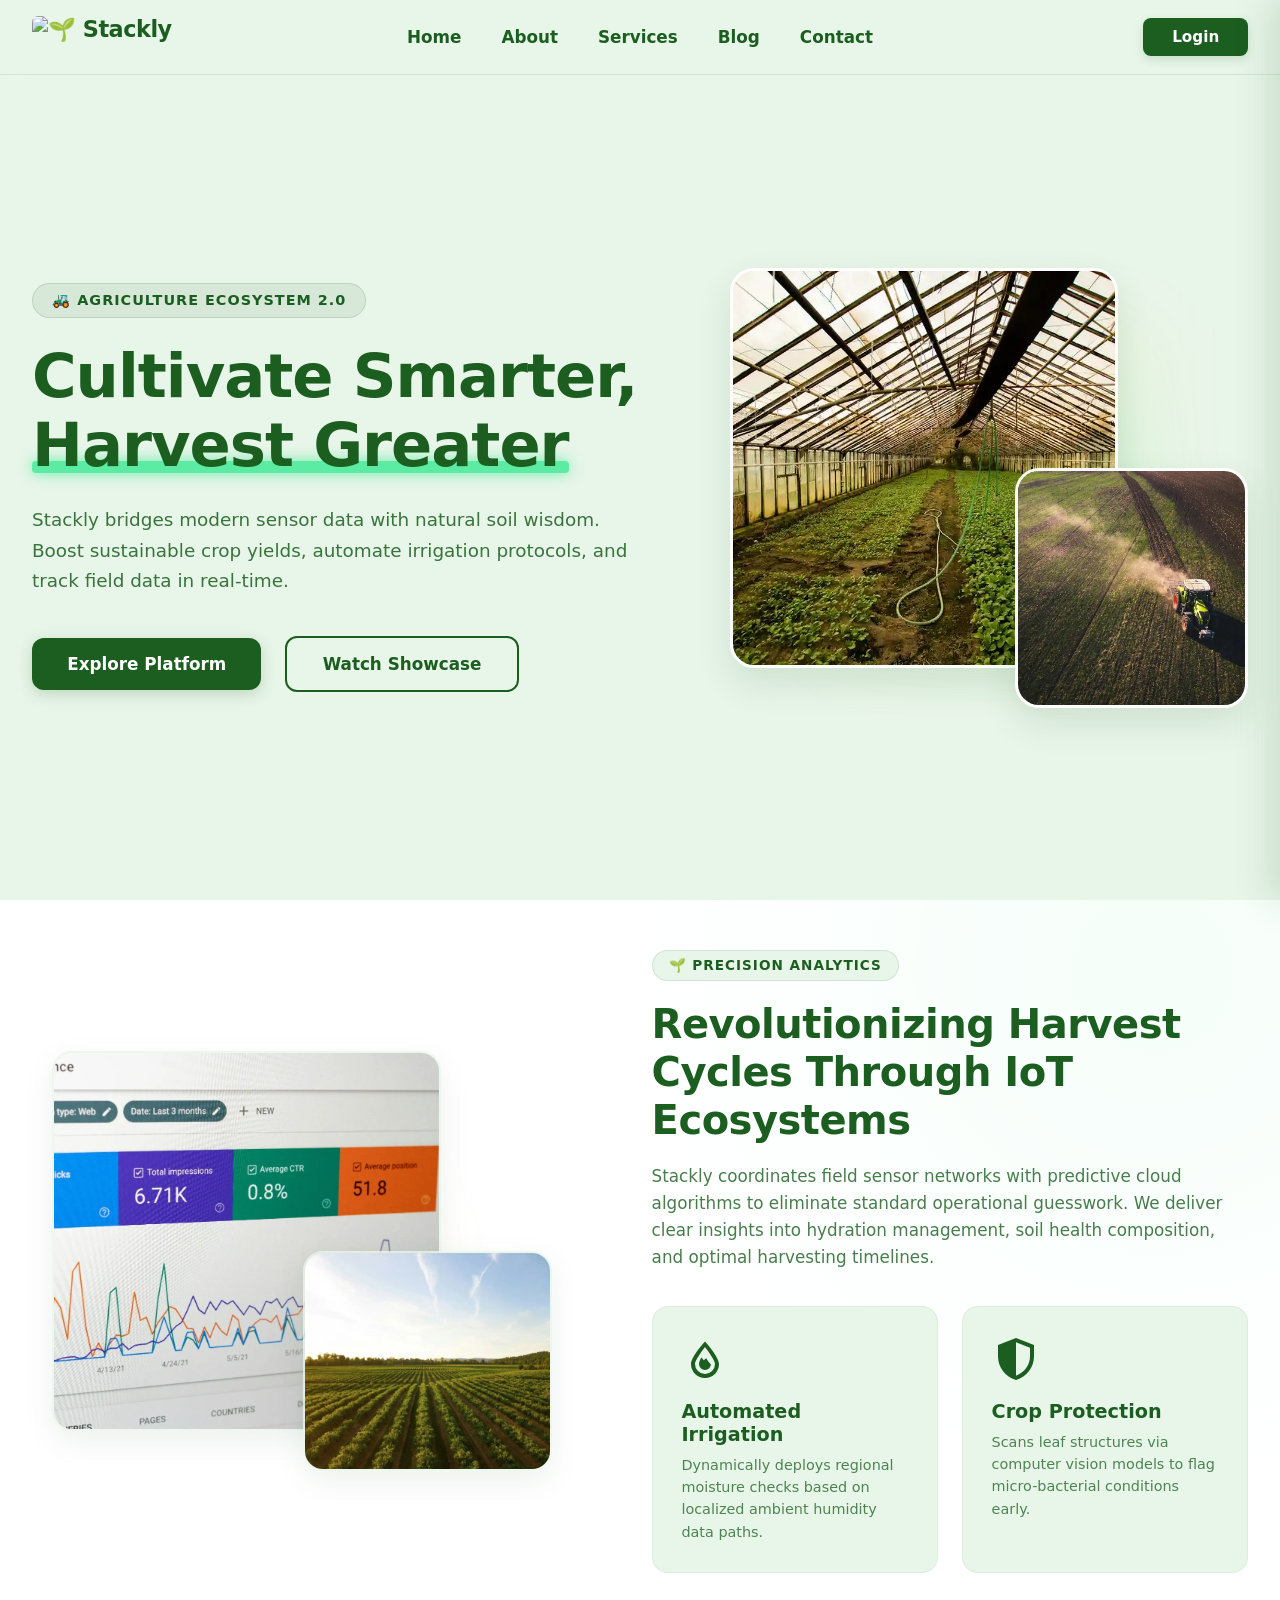
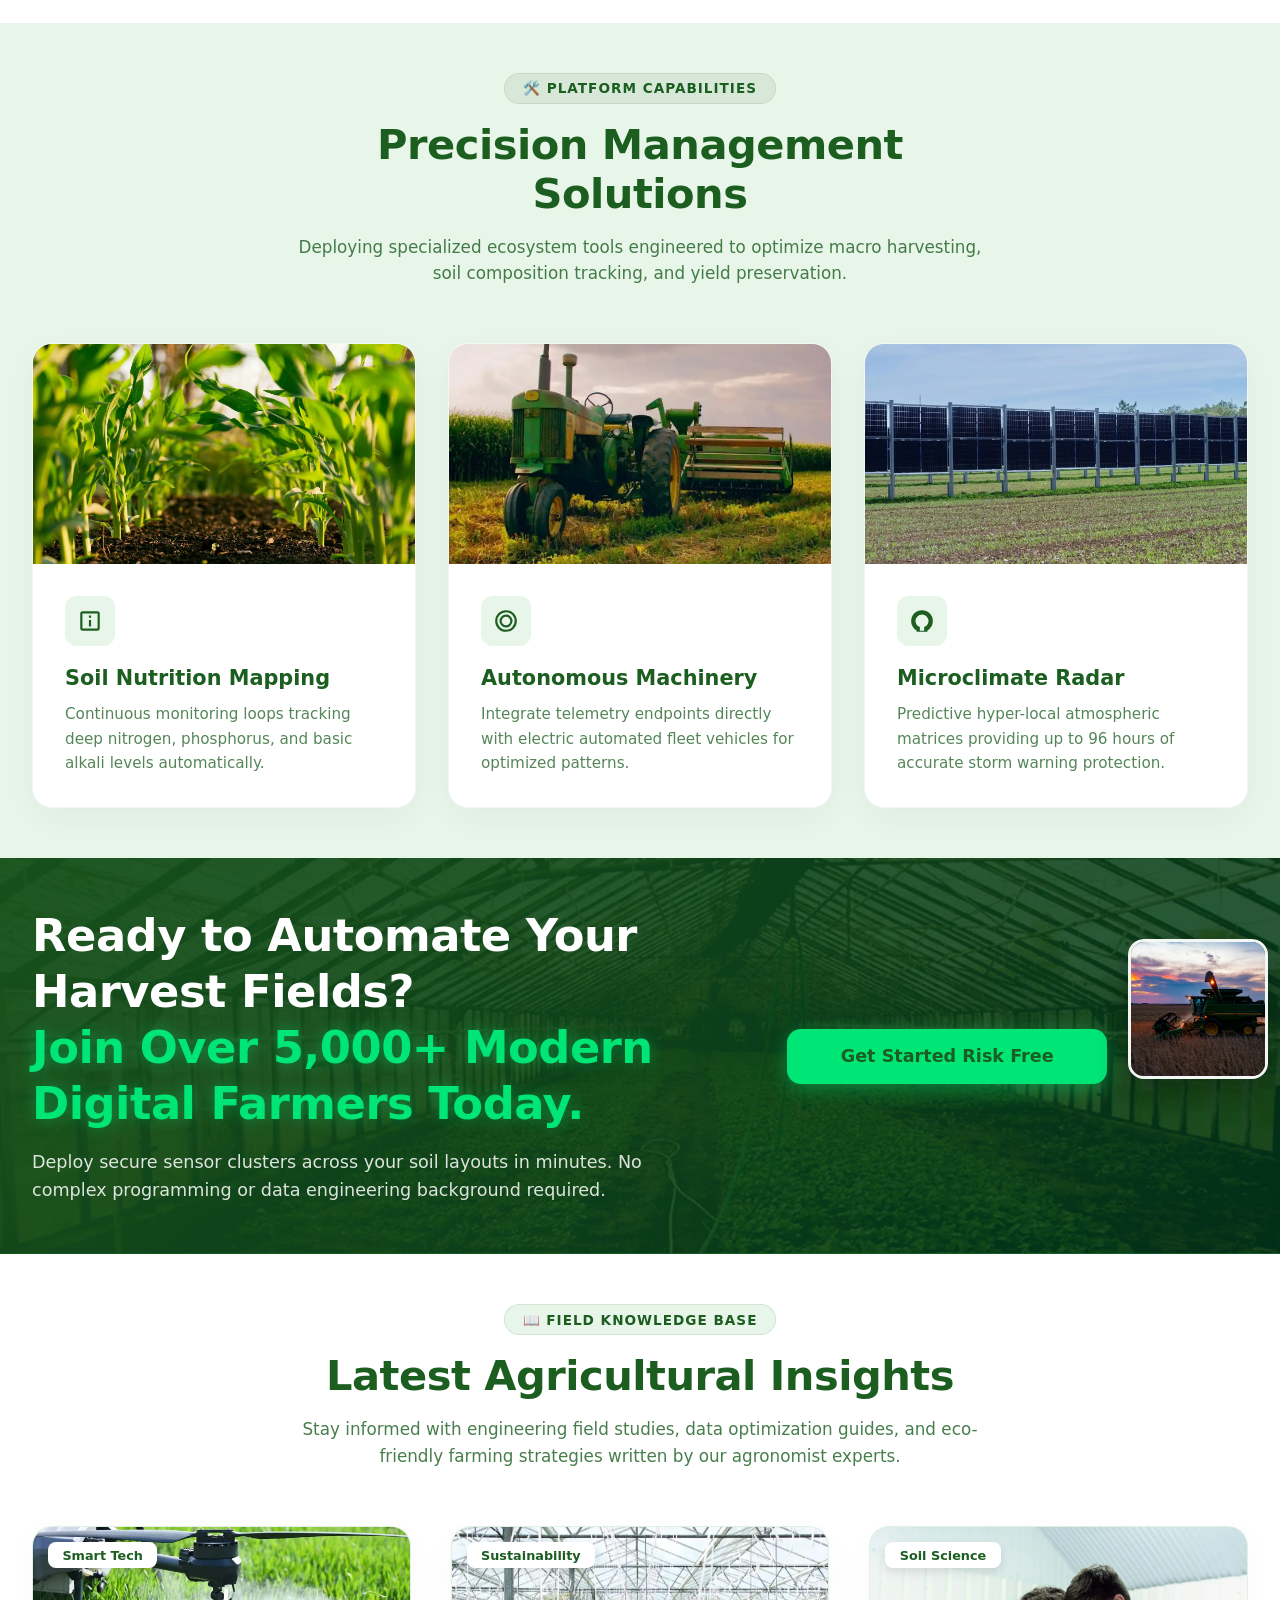
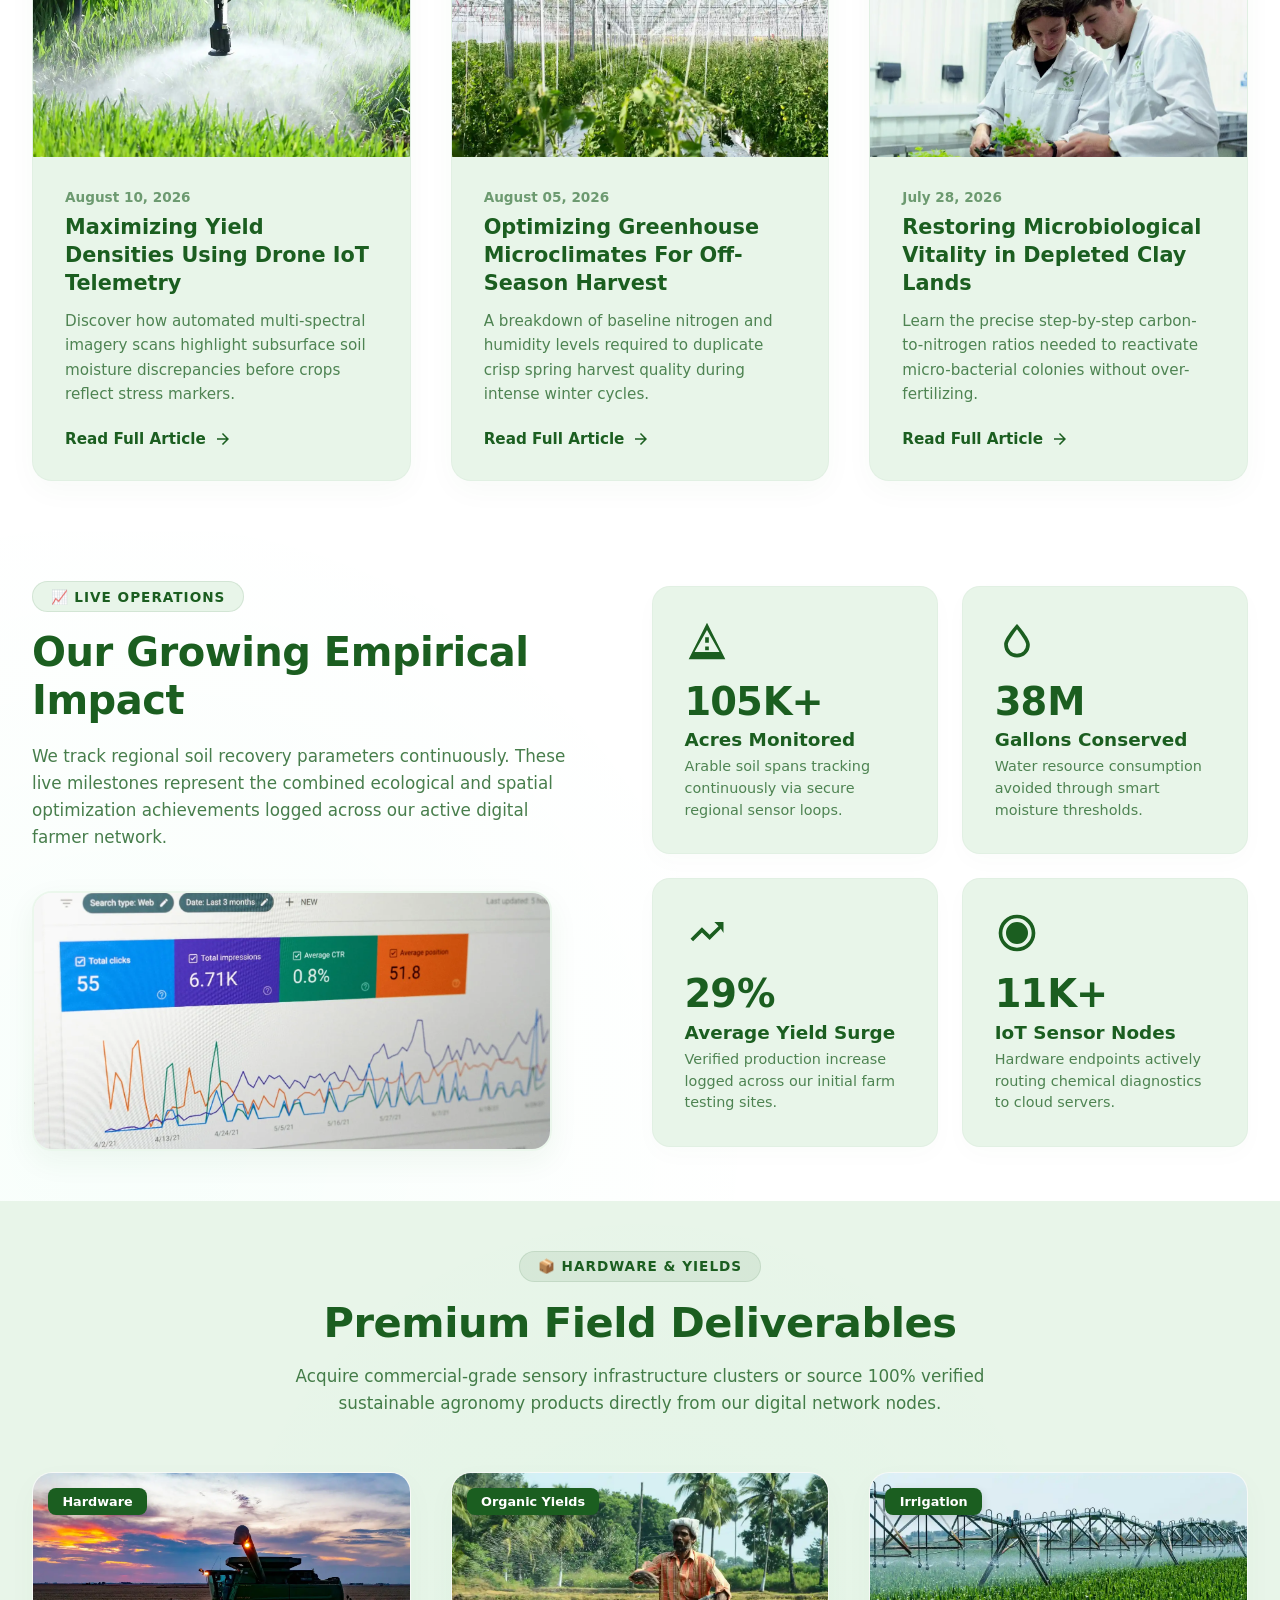
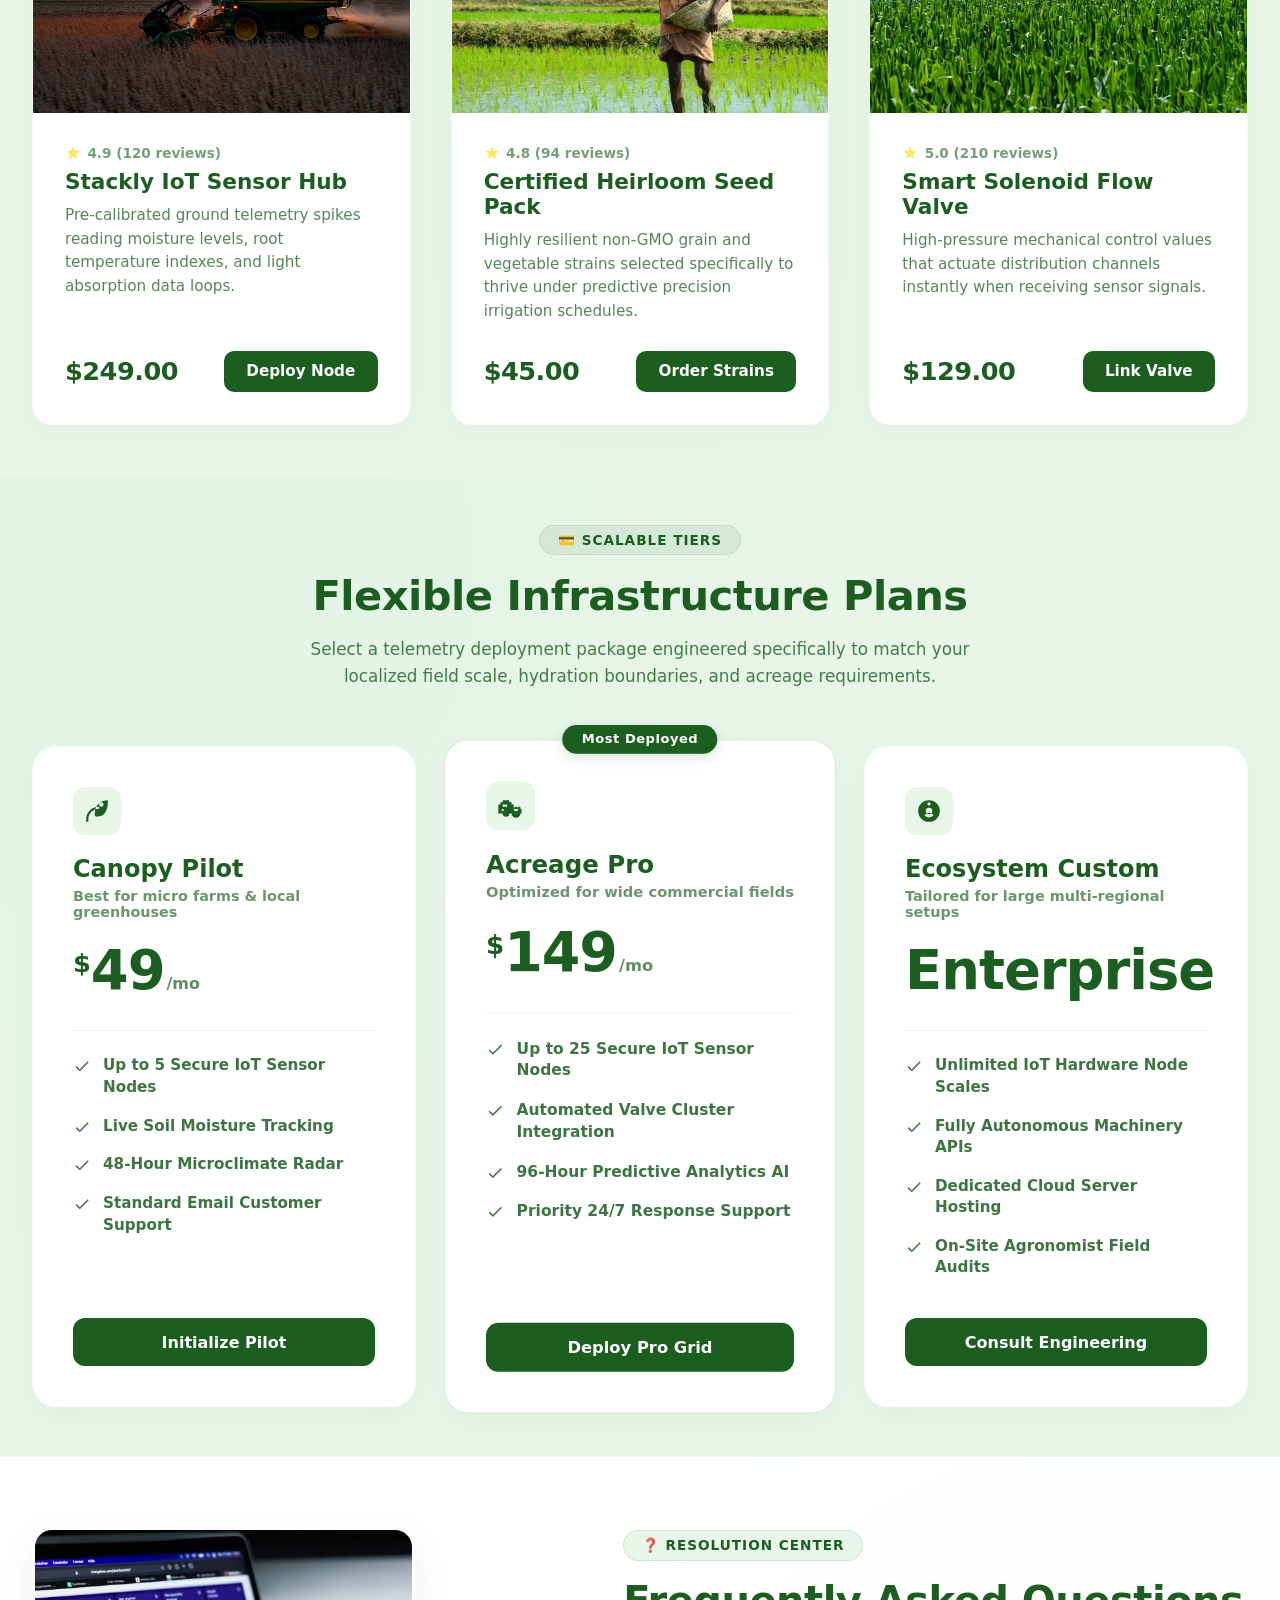
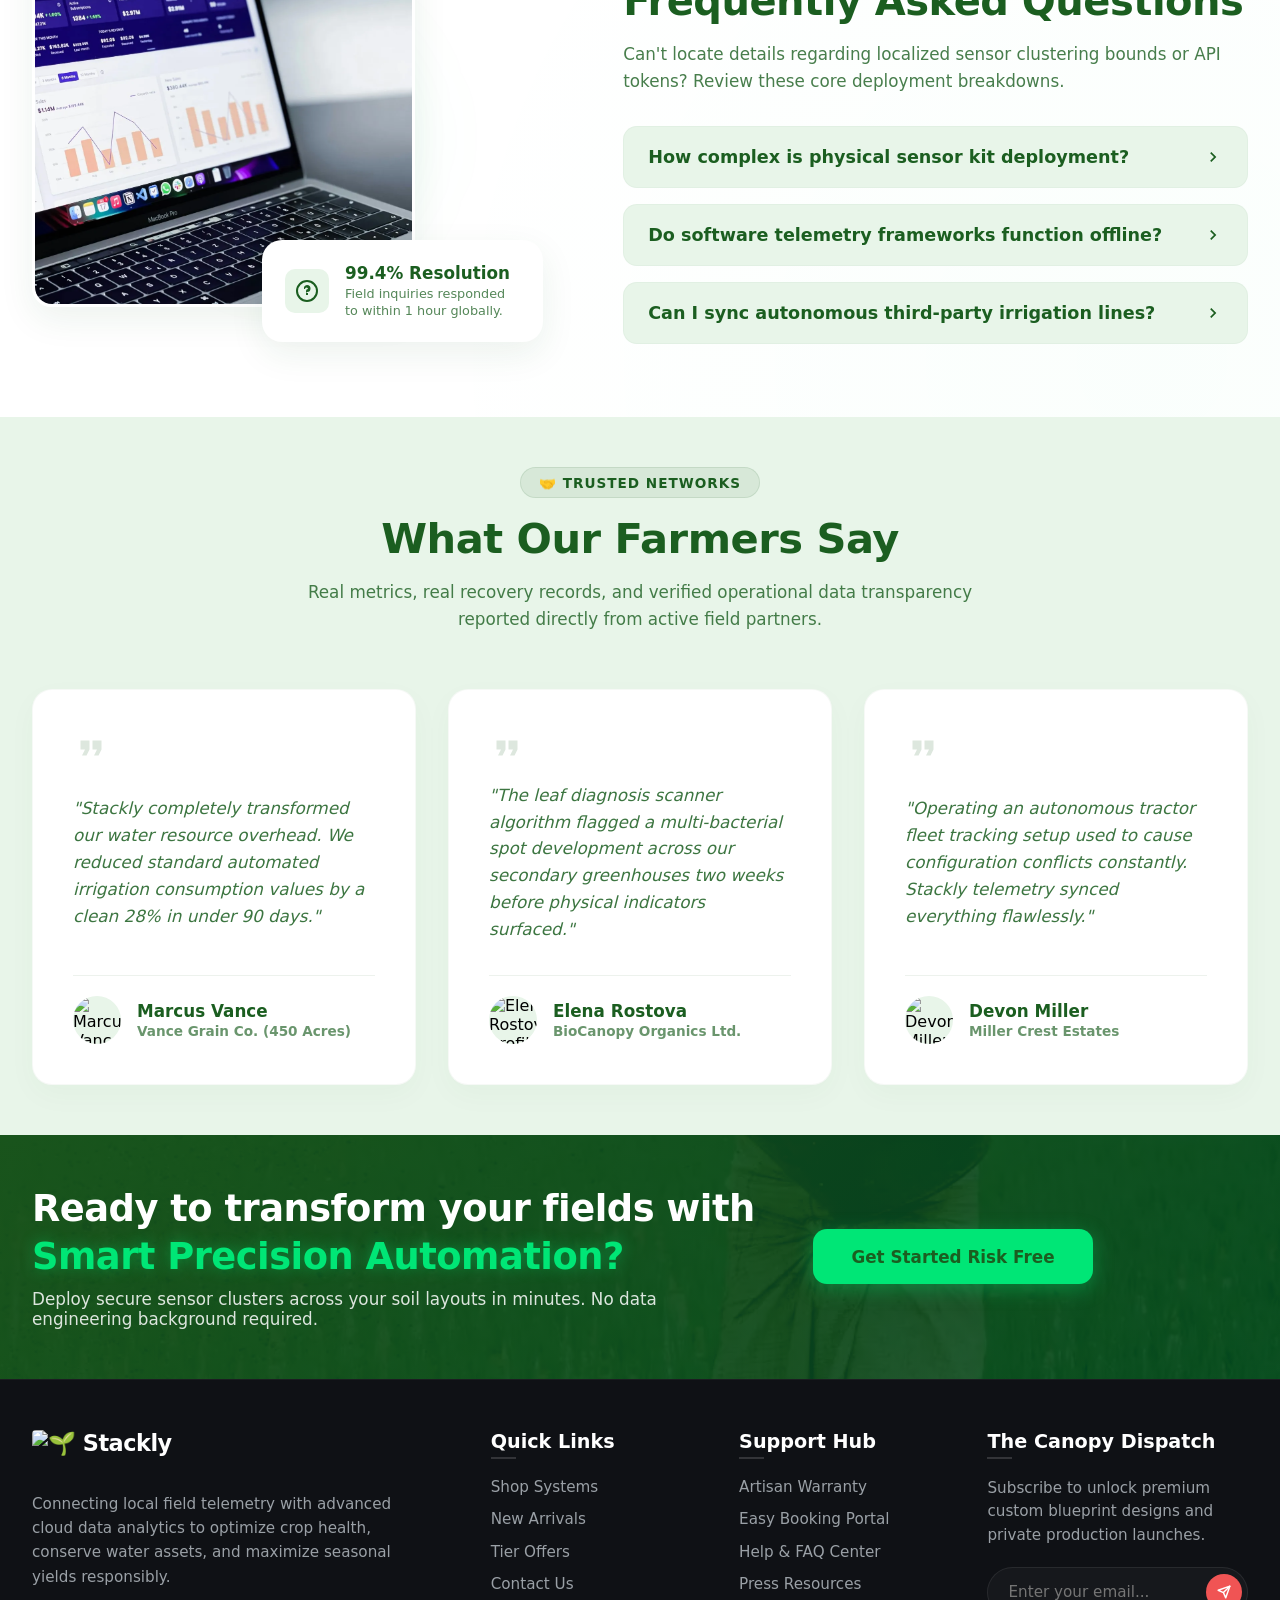
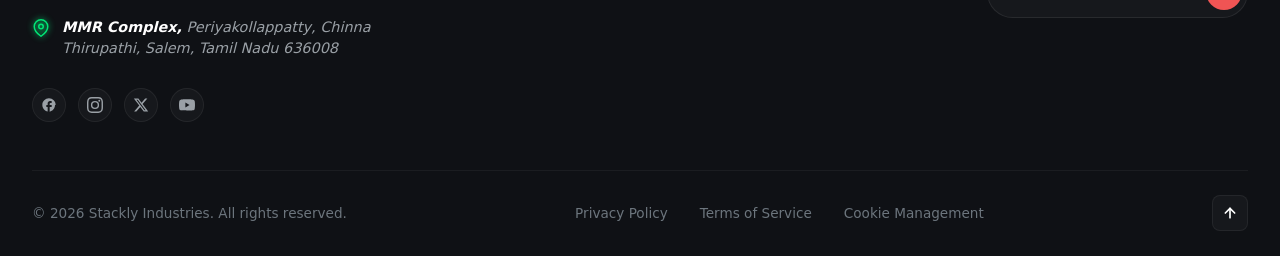
==== commit f1b634bf: "about page completed" ====
--- a/index.html
+++ b/index.html
@@ -97,17 +97,17 @@
         <!-- Center Space: Main Navigation Items (5 Menus) -->
         <nav class="desktop-nav">
             <ul class="nav-links">
-                <li><a href="#home" class="nav-item">Home</a></li>
-                <li><a href="#about" class="nav-item">About</a></li>
-                <li><a href="#services" class="nav-item">Services</a></li>
-                <li><a href="#blog" class="nav-item">Blog</a></li>
-                <li><a href="#contact" class="nav-item">Contact</a></li>
+                <li><a href="index.html" class="nav-item">Home</a></li>
+                <li><a href="about.html" class="nav-item">About</a></li>
+                <li><a href="services.html" class="nav-item">Services</a></li>
+                <li><a href="blog.html" class="nav-item">Blog</a></li>
+                <li><a href="contact.html" class="nav-item">Contact</a></li>
             </ul>
         </nav>
 
         <!-- Right Side: Auth Button Control Layout -->
         <div class="header-right">
-            <a href="#login" class="btn-auth">Login</a>
+            <a href="login.html" class="btn-auth">Login</a>
             
             <!-- Mobile Hamburger Trigger Button (Visible only on smaller displays) -->
             <button class="hamburger-btn" id="mobile-menu-trigger" aria-label="Open Navigation">
@@ -126,12 +126,12 @@
     <button class="drawer-close-btn" id="mobile-menu-close" aria-label="Close Navigation">&times;</button>
     
     <ul class="mobile-nav-links">
-        <li><a href="#home" class="mobile-nav-item">Home</a></li>
-        <li><a href="#about" class="mobile-nav-item">About</a></li>
-        <li><a href="#services" class="mobile-nav-item">Services</a></li>
-        <li><a href="#blog" class="mobile-nav-item">Blog</a></li>
-        <li><a href="#contact" class="mobile-nav-item">Contact</a></li>
-        <li><a href="#login" class="mobile-nav-item mobile-btn-auth">Login</a></li>
+        <li><a href="index.html" class="mobile-nav-item">Home</a></li>
+        <li><a href="about.html" class="mobile-nav-item">About</a></li>
+        <li><a href="services.html" class="mobile-nav-item">Services</a></li>
+        <li><a href="blog.html" class="mobile-nav-item">Blog</a></li>
+        <li><a href="contact.html" class="mobile-nav-item">Contact</a></li>
+        <li><a href="login.html" class="mobile-nav-item mobile-btn-auth">Login</a></li>
     </ul>
 </div>
 
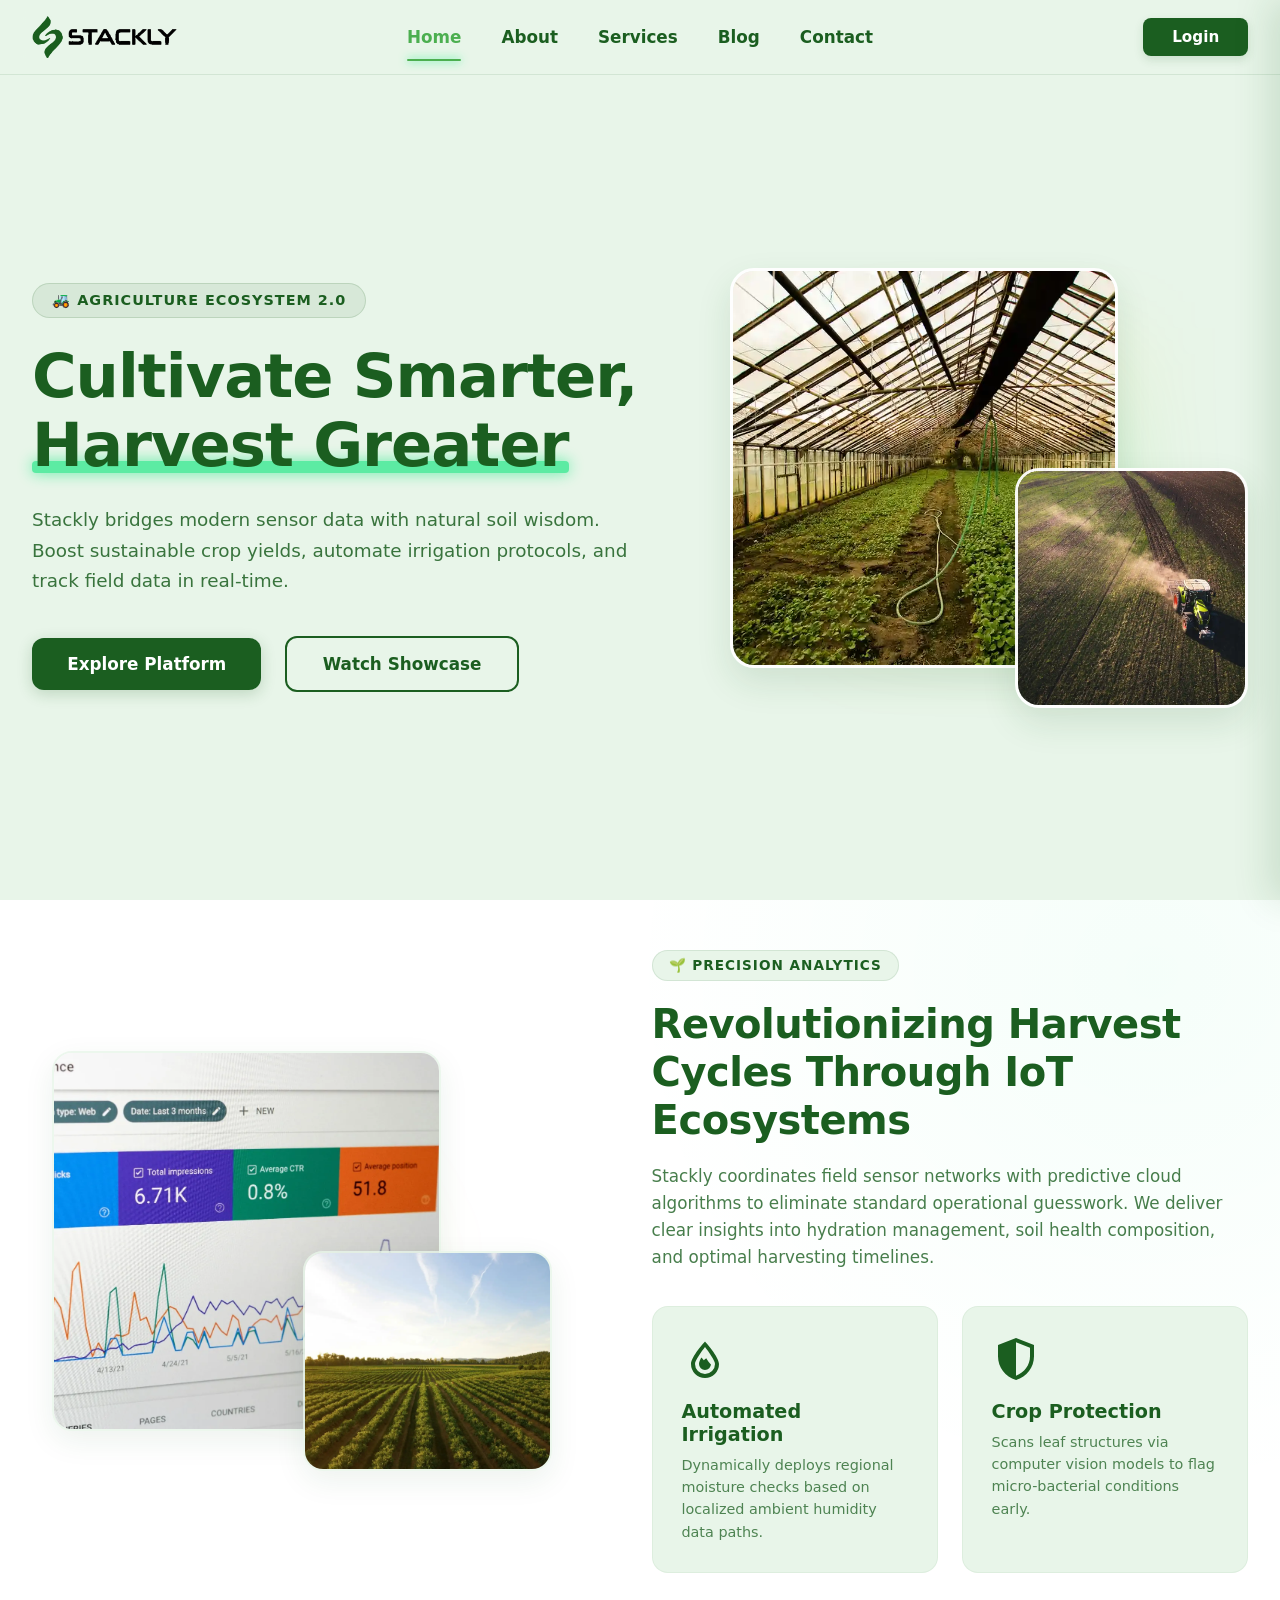
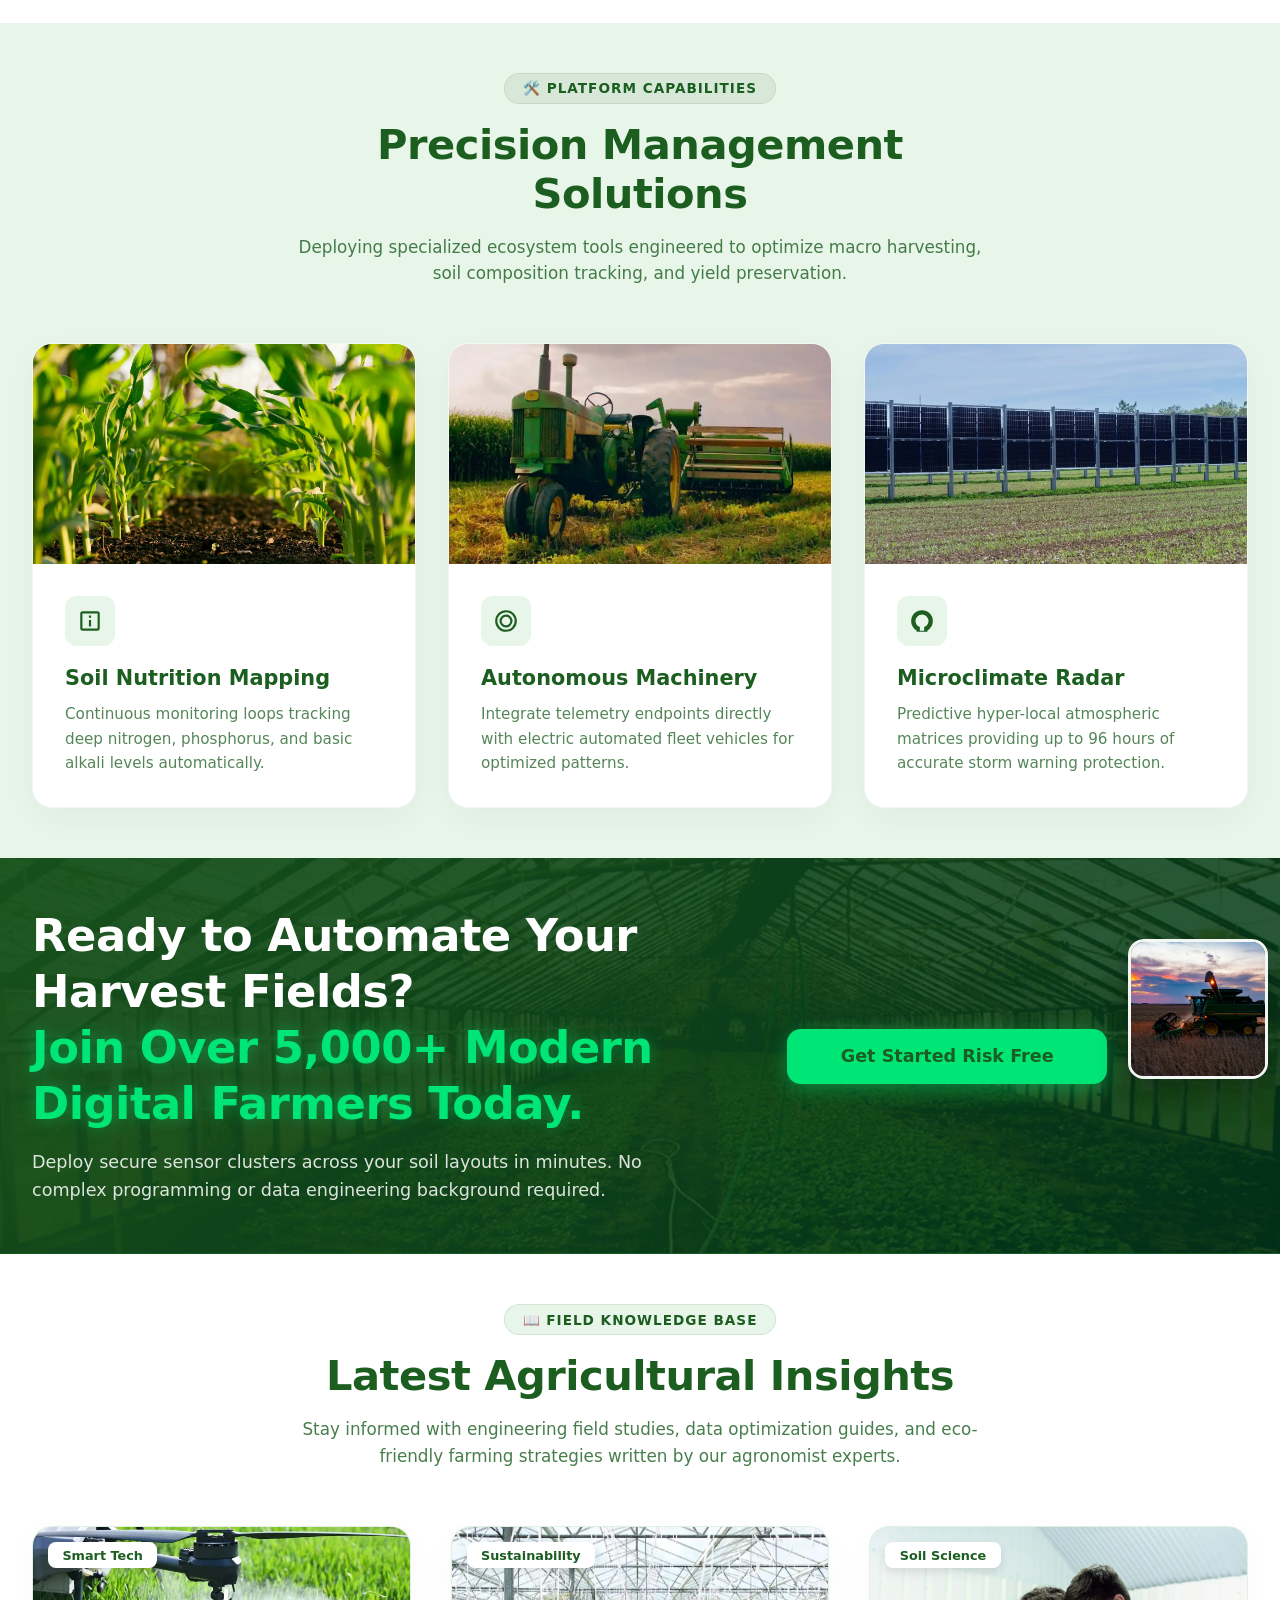
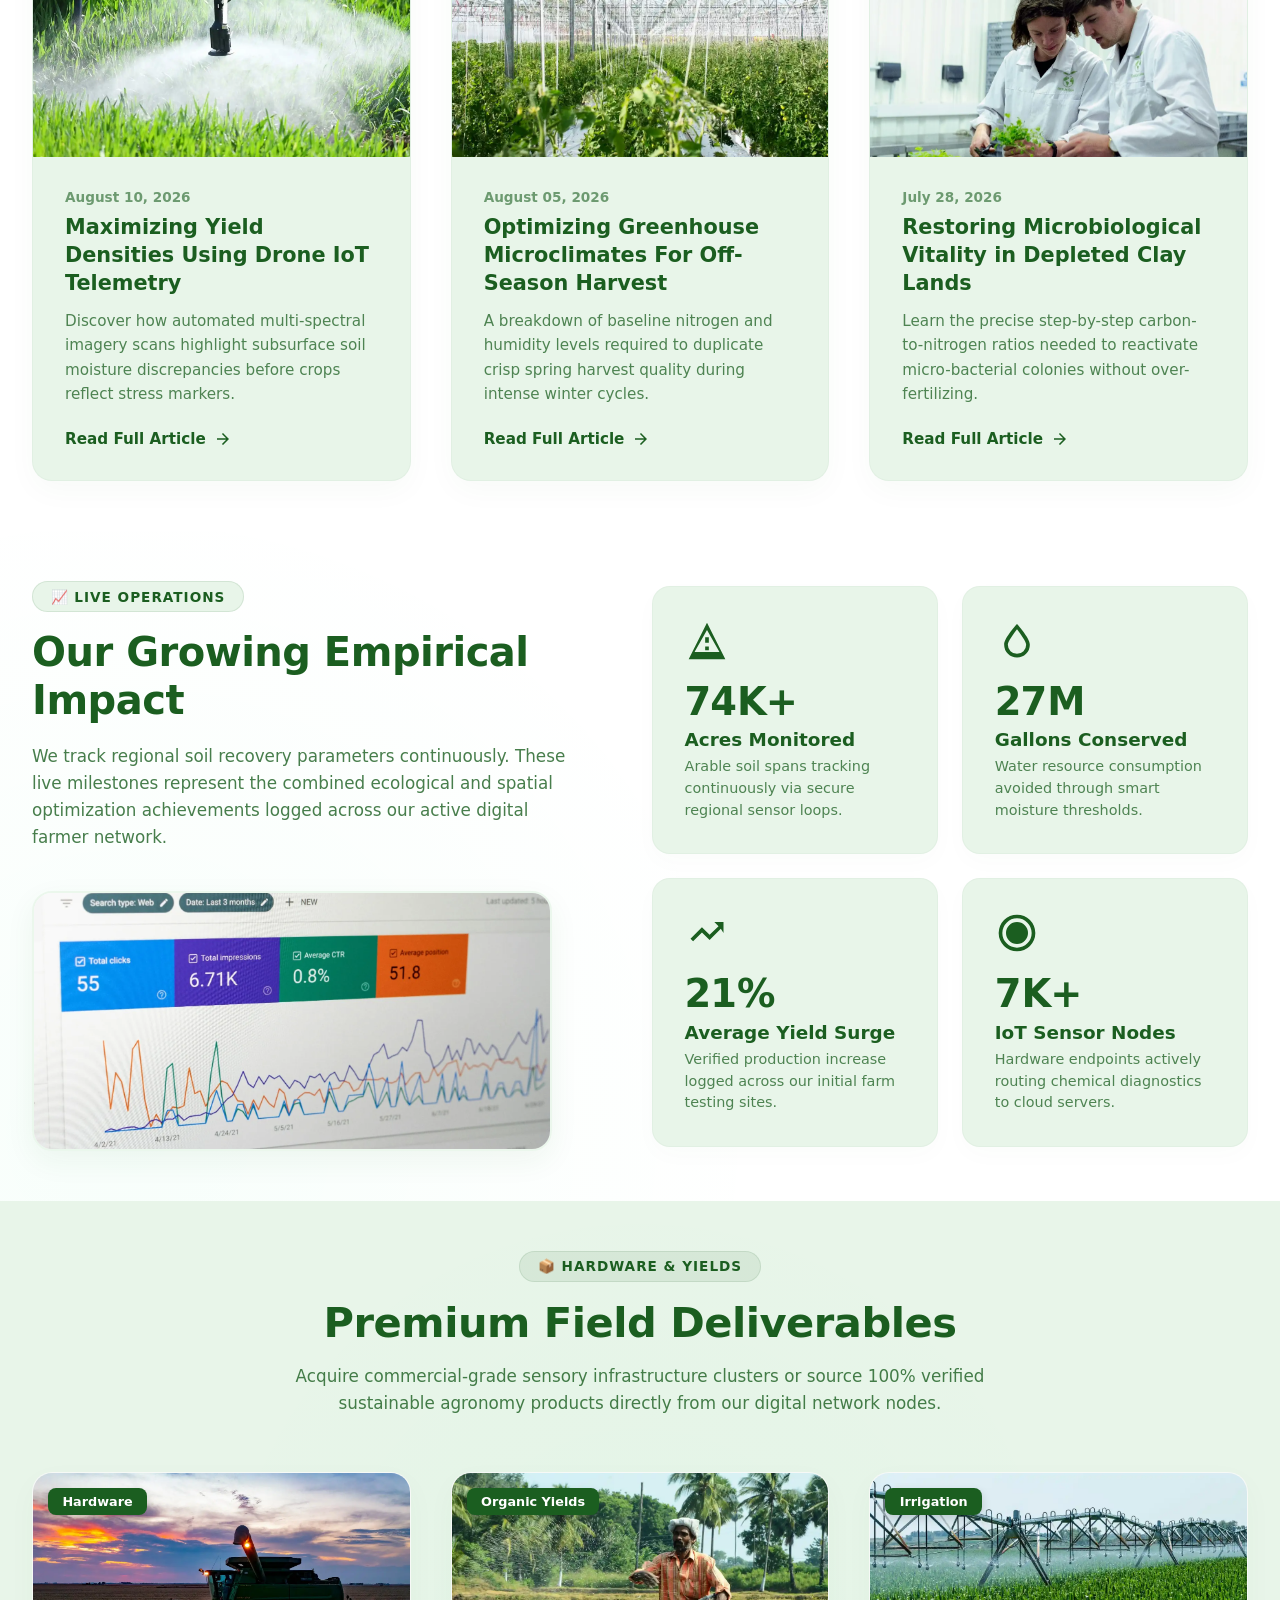
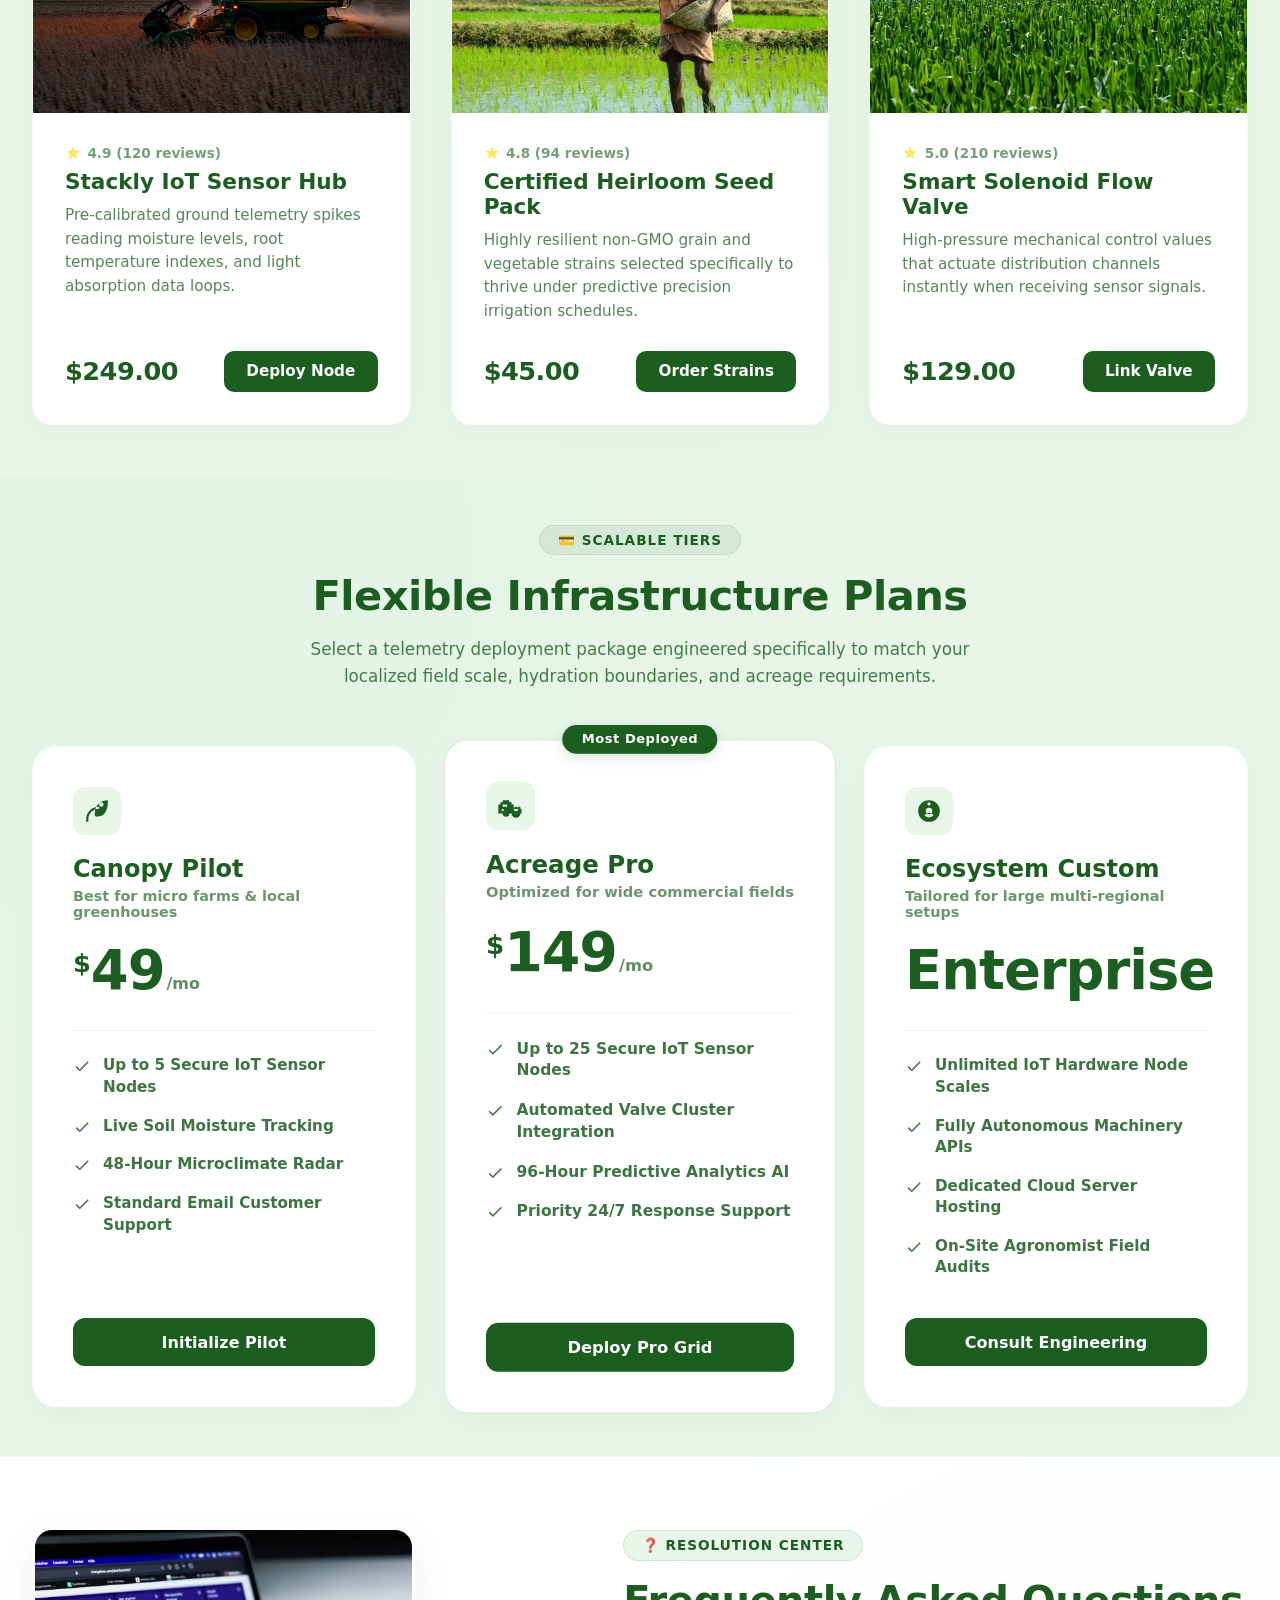
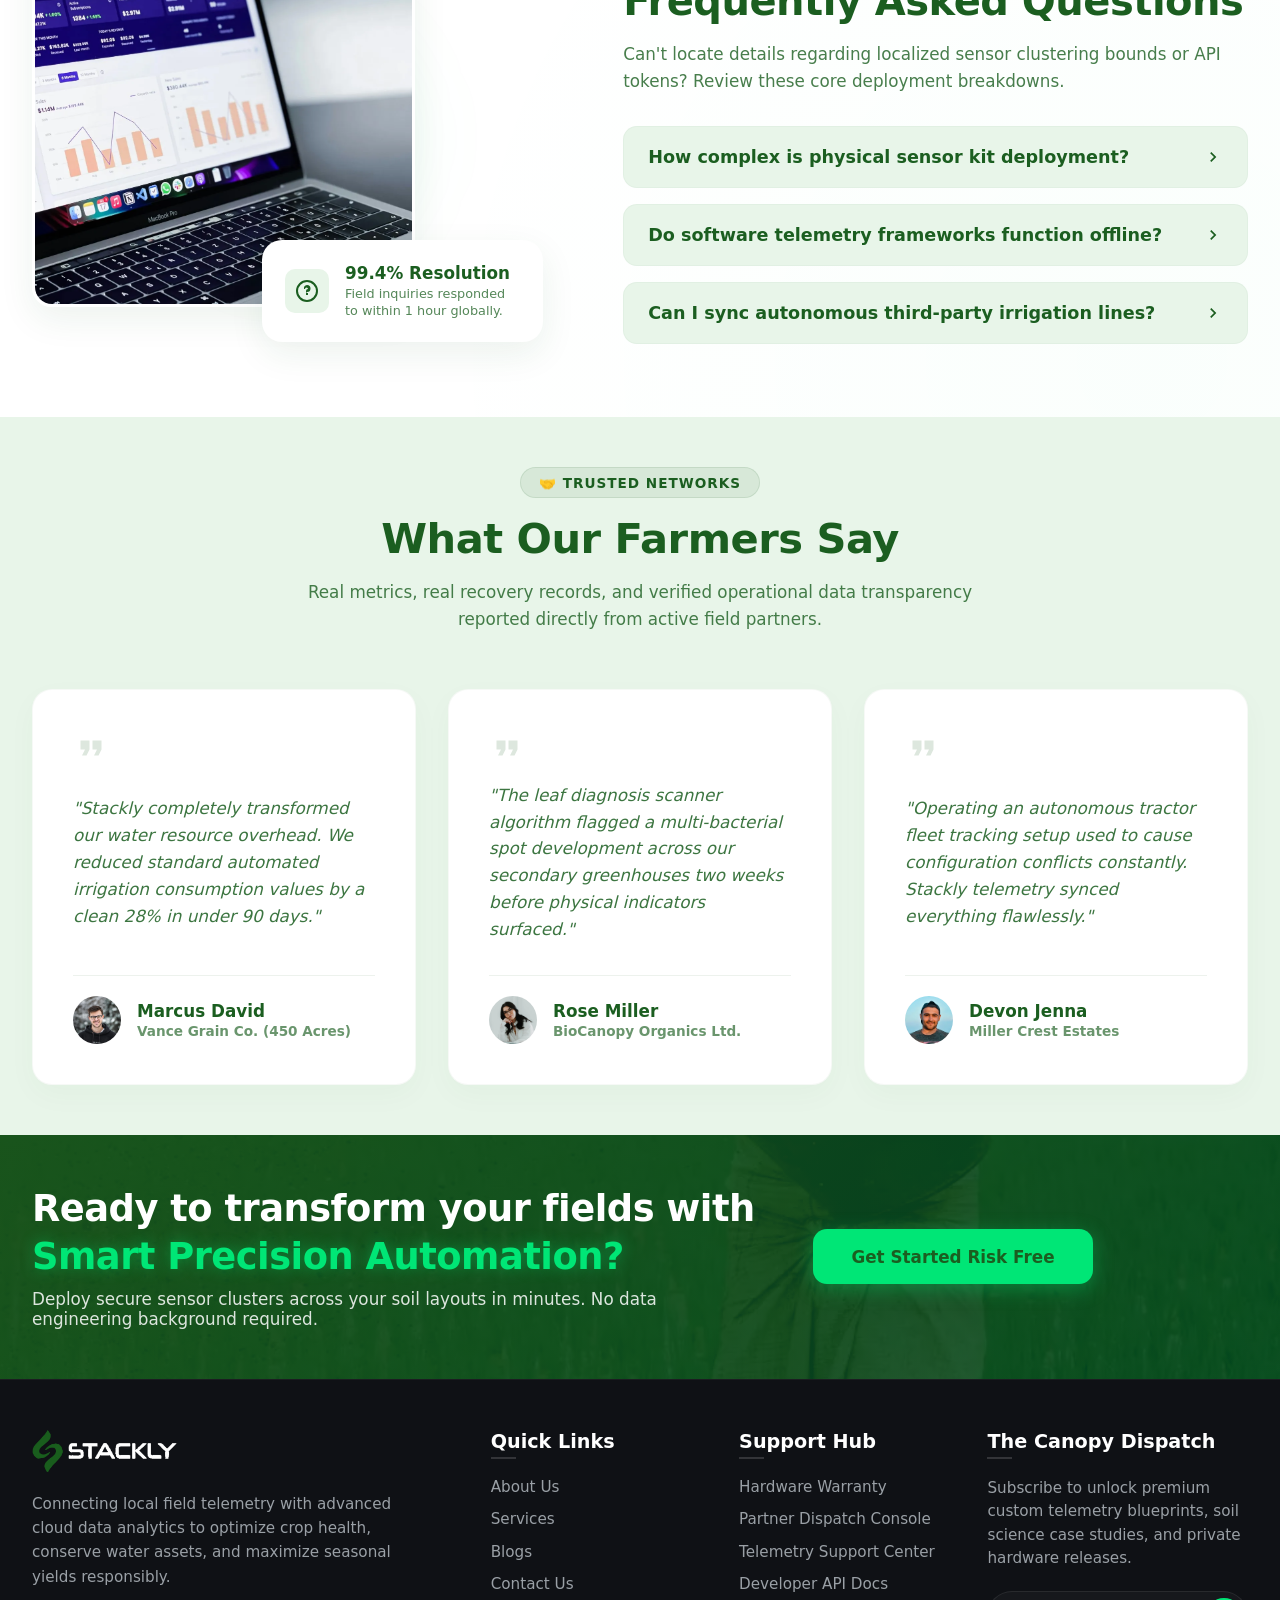
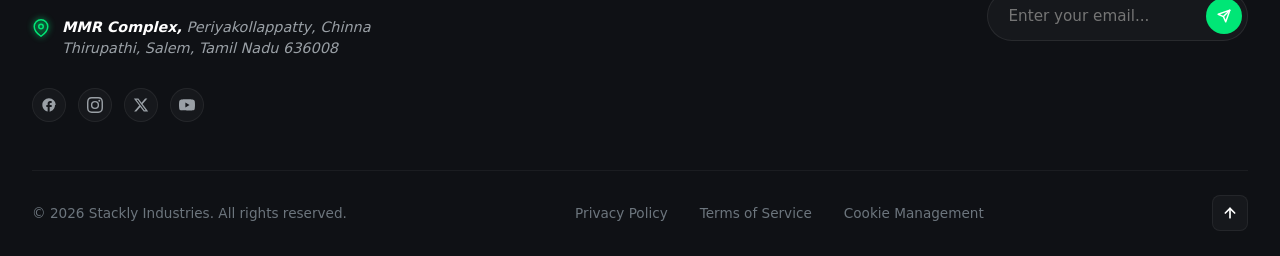
==== commit 29f609dd: "completed website" ====
--- a/index.html
+++ b/index.html
@@ -89,21 +89,31 @@
         <div class="header-left">
             <a href="#" class="logo-link" id="brand-logo-btn" title="Refresh Page">
                 <!-- Live Image Tag for Brand Logo Graphic Asset -->
-                <img src="https://placehold.co" alt="🌱 Stackly" class="brand-logo-img">
+                <img src="./Assests/logo agriculture farming.webp" alt="🌱 Stackly" class="brand-logo-img">
             </a>
         </div>
 
 
         <!-- Center Space: Main Navigation Items (5 Menus) -->
-        <nav class="desktop-nav">
-            <ul class="nav-links">
-                <li><a href="index.html" class="nav-item">Home</a></li>
-                <li><a href="about.html" class="nav-item">About</a></li>
-                <li><a href="services.html" class="nav-item">Services</a></li>
-                <li><a href="blog.html" class="nav-item">Blog</a></li>
-                <li><a href="contact.html" class="nav-item">Contact</a></li>
-            </ul>
-        </nav>
+       <nav class="desktop-nav">
+    <ul class="nav-links">
+        <li>
+            <a href="index.html" class="nav-item active">Home</a>
+        </li>
+        <li>
+            <a href="about.html" class="nav-item">About</a>
+        </li>
+        <li>
+            <a href="services.html" class="nav-item">Services</a>
+        </li>
+        <li>
+            <a href="blog.html" class="nav-item">Blog</a>
+        </li>
+        <li>
+            <a href="contact.html" class="nav-item">Contact</a>
+        </li>
+    </ul>
+</nav>
 
         <!-- Right Side: Auth Button Control Layout -->
         <div class="header-right">
@@ -125,14 +135,26 @@
     <!-- Explicit close button positioned inside the drawer layout itself -->
     <button class="drawer-close-btn" id="mobile-menu-close" aria-label="Close Navigation">&times;</button>
     
-    <ul class="mobile-nav-links">
-        <li><a href="index.html" class="mobile-nav-item">Home</a></li>
-        <li><a href="about.html" class="mobile-nav-item">About</a></li>
-        <li><a href="services.html" class="mobile-nav-item">Services</a></li>
-        <li><a href="blog.html" class="mobile-nav-item">Blog</a></li>
-        <li><a href="contact.html" class="mobile-nav-item">Contact</a></li>
-        <li><a href="login.html" class="mobile-nav-item mobile-btn-auth">Login</a></li>
-    </ul>
+   <ul class="mobile-nav-links">
+    <li>
+        <a href="index.html" class="mobile-nav-item active">Home</a>
+    </li>
+    <li>
+        <a href="about.html" class="mobile-nav-item">About</a>
+    </li>
+    <li>
+        <a href="services.html" class="mobile-nav-item">Services</a>
+    </li>
+    <li>
+        <a href="blog.html" class="mobile-nav-item">Blog</a>
+    </li>
+    <li>
+        <a href="contact.html" class="mobile-nav-item">Contact</a>
+    </li>
+    <li>
+        <a href="login.html" class="mobile-nav-item mobile-btn-auth">Login</a>
+    </li>
+</ul>
 </div>
 
 <script>
@@ -220,8 +242,8 @@
                 Stackly bridges modern sensor data with natural soil wisdom. Boost sustainable crop yields, automate irrigation protocols, and track field data in real-time.
             </p>
             <div class="hero-cta-group">
-                <a href="#services" class="btn-hero-primary">Explore Platform</a>
-                <a href="#about" class="btn-hero-secondary">Watch Showcase</a>
+                <a href="404.html" class="btn-hero-primary">Explore Platform</a>
+                <a href="404.html" class="btn-hero-secondary">Watch Showcase</a>
             </div>
         </div>
 
@@ -1180,7 +1202,7 @@
         <!-- Right Structural Column: Interactive Action Trigger & Foreground Graphics -->
         <div class="cta-action-column">
             <div class="cta-button-glow-wrapper">
-                <a href="#contact" class="btn-cta-action">Get Started Risk Free</a>
+                <a href="404.html" class="btn-cta-action">Get Started Risk Free</a>
             </div>
             
             <!-- Foreground Decorative Floating Vector Image Card -->
@@ -1428,7 +1450,7 @@
                     <span class="blog-date">August 10, 2026</span>
                     <h3 class="blog-card-title">Maximizing Yield Densities Using Drone IoT Telemetry</h3>
                     <p class="blog-card-excerpt">Discover how automated multi-spectral imagery scans highlight subsurface soil moisture discrepancies before crops reflect stress markers.</p>
-                    <a href="#blog-single-1" class="blog-read-link">
+                    <a href="404.html" class="blog-read-link">
                         Read Full Article 
                         <svg class="arrow-vector" viewBox="0 0 24 24" width="18" height="18">
                             <path d="M4,11H16.17L10.58,5.41L12,4L20,12L12,20L10.58,18.59L16.17,13H4V11Z"/>
@@ -1447,7 +1469,7 @@
                     <span class="blog-date">August 05, 2026</span>
                     <h3 class="blog-card-title">Optimizing Greenhouse Microclimates For Off-Season Harvest</h3>
                     <p class="blog-card-excerpt">A breakdown of baseline nitrogen and humidity levels required to duplicate crisp spring harvest quality during intense winter cycles.</p>
-                    <a href="#blog-single-2" class="blog-read-link">
+                    <a href="404.html" class="blog-read-link">
                         Read Full Article 
                         <svg class="arrow-vector" viewBox="0 0 24 24" width="18" height="18">
                             <path d="M4,11H16.17L10.58,5.41L12,4L20,12L12,20L10.58,18.59L16.17,13H4V11Z"/>
@@ -1466,7 +1488,7 @@
                     <span class="blog-date">July 28, 2026</span>
                     <h3 class="blog-card-title">Restoring Microbiological Vitality in Depleted Clay Lands</h3>
                     <p class="blog-card-excerpt">Learn the precise step-by-step carbon-to-nitrogen ratios needed to reactivate micro-bacterial colonies without over-fertilizing.</p>
-                    <a href="#blog-single-3" class="blog-read-link">
+                    <a href="404.html" class="blog-read-link">
                         Read Full Article 
                         <svg class="arrow-vector" viewBox="0 0 24 24" width="18" height="18">
                             <path d="M4,11H16.17L10.58,5.41L12,4L20,12L12,20L10.58,18.59L16.17,13H4V11Z"/>
@@ -2043,7 +2065,7 @@
                     <p class="market-desc">Pre-calibrated ground telemetry spikes reading moisture levels, root temperature indexes, and light absorption data loops.</p>
                     <div class="market-action-row">
                         <span class="market-price">$249.00</span>
-                        <a href="#cart" class="btn-market-buy" aria-label="Add Sensor Hub to cart">Deploy Node</a>
+                        <a href="404.html" class="btn-market-buy" aria-label="Add Sensor Hub to cart">Deploy Node</a>
                     </div>
                 </div>
             </div>
@@ -2065,7 +2087,7 @@
                     <p class="market-desc">Highly resilient non-GMO grain and vegetable strains selected specifically to thrive under predictive precision irrigation schedules.</p>
                     <div class="market-action-row">
                         <span class="market-price">$45.00</span>
-                        <a href="#cart" class="btn-market-buy" aria-label="Add Seeds to cart">Order Strains</a>
+                        <a href="404.html" class="btn-market-buy" aria-label="Add Seeds to cart">Order Strains</a>
                     </div>
                 </div>
             </div>
@@ -2087,7 +2109,7 @@
                     <p class="market-desc">High-pressure mechanical control values that actuate distribution channels instantly when receiving sensor signals.</p>
                     <div class="market-action-row">
                         <span class="market-price">$129.00</span>
-                        <a href="#cart" class="btn-market-buy" aria-label="Add Flow Valve to cart">Link Valve</a>
+                        <a href="404.html" class="btn-market-buy" aria-label="Add Flow Valve to cart">Link Valve</a>
                     </div>
                 </div>
             </div>
@@ -2376,7 +2398,7 @@
                             <span>Standard Email Customer Support</span>
                         </li>
                     </ul>
-                    <a href="#deploy" class="btn-pricing-action">Initialize Pilot</a>
+                    <a href="404.html" class="btn-pricing-action">Initialize Pilot</a>
                 </div>
             </div>
 
@@ -2414,7 +2436,7 @@
                             <span>Priority 24/7 Response Support</span>
                         </li>
                     </ul>
-                    <a href="#deploy" class="btn-pricing-action">Deploy Pro Grid</a>
+                    <a href="404.html" class="btn-pricing-action">Deploy Pro Grid</a>
                 </div>
             </div>
 
@@ -2451,7 +2473,7 @@
                             <span>On-Site Agronomist Field Audits</span>
                         </li>
                     </ul>
-                    <a href="#contact" class="btn-pricing-action">Consult Engineering</a>
+                    <a href="404.html" class="btn-pricing-action">Consult Engineering</a>
                 </div>
             </div>
 
@@ -3131,10 +3153,10 @@
                 <p class="testimonial-quote">"Stackly completely transformed our water resource overhead. We reduced standard automated irrigation consumption values by a clean 28% in under 90 days."</p>
                 <div class="testimonial-profile">
                     <div class="profile-avatar-circle">
-                        <img src="https://unsplash.com" alt="Marcus Vance profile frame">
+                        <img src="./Assests/testimonial 2.webp" alt="Marcus Vance profile frame">
                     </div>
                     <div class="profile-details">
-                        <h4>Marcus Vance</h4>
+                        <h4>Marcus David</h4>
                         <p>Vance Grain Co. (450 Acres)</p>
                     </div>
                 </div>
@@ -3150,10 +3172,10 @@
                 <p class="testimonial-quote">"The leaf diagnosis scanner algorithm flagged a multi-bacterial spot development across our secondary greenhouses two weeks before physical indicators surfaced."</p>
                 <div class="testimonial-profile">
                     <div class="profile-avatar-circle">
-                        <img src="https://unsplash.com" alt="Elena Rostova profile frame">
+                        <img src="./Assests/rose.webp" alt="Elena Rostova profile frame">
                     </div>
                     <div class="profile-details">
-                        <h4>Elena Rostova</h4>
+                        <h4>Rose Miller</h4>
                         <p>BioCanopy Organics Ltd.</p>
                     </div>
                 </div>
@@ -3169,10 +3191,10 @@
                 <p class="testimonial-quote">"Operating an autonomous tractor fleet tracking setup used to cause configuration conflicts constantly. Stackly telemetry synced everything flawlessly."</p>
                 <div class="testimonial-profile">
                     <div class="profile-avatar-circle">
-                        <img src="https://unsplash.com" alt="Devon Miller profile frame">
+                        <img src="./Assests/devon mill.webp" alt="Devon Miller profile frame">
                     </div>
                     <div class="profile-details">
-                        <h4>Devon Miller</h4>
+                        <h4>Devon Jenna</h4>
                         <p>Miller Crest Estates</p>
                     </div>
                 </div>
@@ -3308,7 +3330,7 @@
 
         <!-- Right Side: Action Trigger & Decorative Foreground Vector Image -->
         <div class="sl-cta-action-box">
-            <a href="#contact" class="btn-sl-cta-action">Get Started Risk Free</a>
+            <a href="404.html" class="btn-sl-cta-action">Get Started Risk Free</a>
             
             <!-- Foreground Decorative Floating Vector Image Card -->
        
@@ -3525,7 +3547,7 @@
         <div class="footer-brand-column">
             <a href="#" class="footer-brand" id="footer-logo-top" title="Scroll Back to Top">
                 <!-- Live Image Tag for Brand Logo Graphic Asset -->
-                <img src="./assests/photography portfolio logo.webp" alt="🌱 Stackly" class="footer-logo-img">
+                <img src="./Assests/logo agri farming.webp" alt="🌱 Stackly" class="footer-logo-img">
             </a>
             <p class="footer-brand-description">Connecting local field telemetry with advanced cloud data analytics to optimize crop health, conserve water assets, and maximize seasonal yields responsibly.</p>
 
@@ -3578,28 +3600,30 @@
             <div class="footer-directory-col">
                 <h4 class="footer-headline">Quick Links</h4>
                 <ul class="footer-links-list">
-                    <li><a href="404.html">Shop Systems</a></li>
-                    <li><a href="404.html">New Arrivals</a></li>
-                    <li><a href="404.html">Tier Offers</a></li>
-                    <li><a href="404.html">Contact Us</a></li>
+                    <li><a href="about.html">About Us</a></li>
+                    <li><a href="services.html">Services</a></li>
+                    <li><a href="blog.html">Blogs</a></li>
+                    <li><a href="contect.html">Contact Us</a></li>
                 </ul>
             </div>
 
             <!-- Support Hub Column -->
             <div class="footer-directory-col">
                 <h4 class="footer-headline">Support Hub</h4>
-                <ul class="footer-links-list">
-                    <li><a href="404.html">Artisan Warranty</a></li>
-                    <li><a href="404.html">Easy Booking Portal</a></li>
-                    <li><a href="404.html">Help & FAQ Center</a></li>
-                    <li><a href="404.html">Press Resources</a></li>
+                               <ul class="footer-links-list">
+                    <li><a href="404.html">Hardware Warranty</a></li>
+                    <li><a href="404.html">Partner Dispatch Console</a></li>
+                    <li><a href="404.html">Telemetry Support Center</a></li>
+                    <li><a href="404.html">Developer API Docs</a></li>
                 </ul>
+
             </div>
 
             <!-- Newsletter Dispatch Subscription Column -->
             <div class="footer-directory-col subscribe-box-col">
-                <h4 class="footer-headline">The Canopy Dispatch</h4>
-                <p class="subscribe-text">Subscribe to unlock premium custom blueprint designs and private production launches.</p>
+               <h4 class="footer-headline">The Canopy Dispatch</h4>
+<p class="subscribe-text">Subscribe to unlock premium custom telemetry blueprints, soil science case studies, and private hardware releases.</p>
+
                 
                 <form id="footer-subscribe-form" class="subscribe-form-field">
                     <input type="email" id="subscribe-email" placeholder="Enter your email..." aria-label="Email address for dispatch" autocomplete="off">
@@ -3901,7 +3925,7 @@
     height: 36px;
     border: none;
     border-radius: 50%;
-    background-color: #f05454; /* Reference red button color code */
+    background-color: var(--agri-glow); /* Reference red button color code */
     cursor: pointer;
     display: flex;
     align-items: center;
@@ -3910,7 +3934,7 @@
 }
 
 .send-icon { width: 14px; height: 16px; stroke: #ffffff; }
-.subscribe-submit-btn:hover { background-color: #ff6b6b; transform: scale(1.05); }
+.subscribe-submit-btn:hover { background-color: var(--agri-glow); transform: scale(1.05); }
 .form-error-toast { margin-top: 0.5rem; font-size: 0.85rem; color: #ffd600; display: none; }
 
 /* --- BOTTOM TRADEMARK BAR --- */
--- a/style.css
+++ b/style.css
@@ -707,3 +707,145 @@
 .logo-link:hover .brand-logo-img {
     filter: drop-shadow(0 0 8px var(--agri-glow));
 }
+
+/* ==========================================================
+   ACTIVE NAVIGATION - DESKTOP + MOBILE
+========================================================== */
+
+
+/* ==========================================================
+   DESKTOP NAVIGATION
+========================================================== */
+
+.desktop-nav .nav-item {
+    position: relative;
+    display: inline-block;
+    text-decoration: none;
+}
+
+
+/* Active desktop text */
+.desktop-nav .nav-item.active {
+    color: #4caf50 !important;
+    font-weight: 700 !important;
+}
+
+
+/* Active desktop underline */
+.desktop-nav .nav-item.active::after {
+    content: "";
+    position: absolute;
+
+    left: 0;
+    bottom: -8px;
+
+    width: 100%;
+    height: 2px;
+
+    background-color: #4caf50;
+
+    border-radius: 10px;
+
+    opacity: 1;
+    visibility: visible;
+    display: block;
+}
+
+
+/* ==========================================================
+   MOBILE NAVIGATION
+========================================================== */
+
+.mobile-nav-links .mobile-nav-item {
+    position: relative;
+    display: inline-block;
+    text-decoration: none;
+}
+
+
+/* Active mobile text */
+.mobile-nav-links .mobile-nav-item.active {
+    color: #4caf50 !important;
+    font-weight: 700 !important;
+}
+
+
+/* Active mobile underline */
+.mobile-nav-links .mobile-nav-item.active::after {
+    content: "";
+    position: absolute;
+
+    left: 0;
+    bottom: -6px;
+
+    width: 100%;
+    height: 2px;
+
+    background-color: #4caf50;
+
+    border-radius: 10px;
+
+    opacity: 1;
+    visibility: visible;
+    display: block;
+}
+
+
+/* ==========================================================
+   MAKE SURE UNDERLINE IS NOT CLIPPED
+========================================================== */
+
+.desktop-nav,
+.desktop-nav .nav-links,
+.desktop-nav .nav-links li,
+.mobile-nav-menu,
+.mobile-overlay-menu,
+.mobile-nav-links,
+.mobile-nav-links li {
+    overflow: visible !important;
+}
+
+
+/* ==========================================================
+   HOVER EFFECT
+========================================================== */
+
+.desktop-nav .nav-item:hover,
+.mobile-nav-links .mobile-nav-item:hover {
+    color: #4caf50;
+}
+
+
+/* ==========================================================
+   MOBILE RESPONSIVE
+========================================================== */
+
+@media (max-width: 768px) {
+
+    .mobile-nav-links .mobile-nav-item.active {
+        color: #4caf50 !important;
+        font-weight: 700 !important;
+    }
+
+    .mobile-nav-links .mobile-nav-item.active::after {
+        left: 0;
+        bottom: -6px;
+        width: 100%;
+        height: 2px;
+    }
+
+}
+
+
+/* ==========================================================
+   SMALL MOBILE
+========================================================== */
+
+@media (max-width: 480px) {
+
+    .mobile-nav-links .mobile-nav-item.active::after {
+        bottom: -5px;
+        height: 2px;
+    }
+
+}
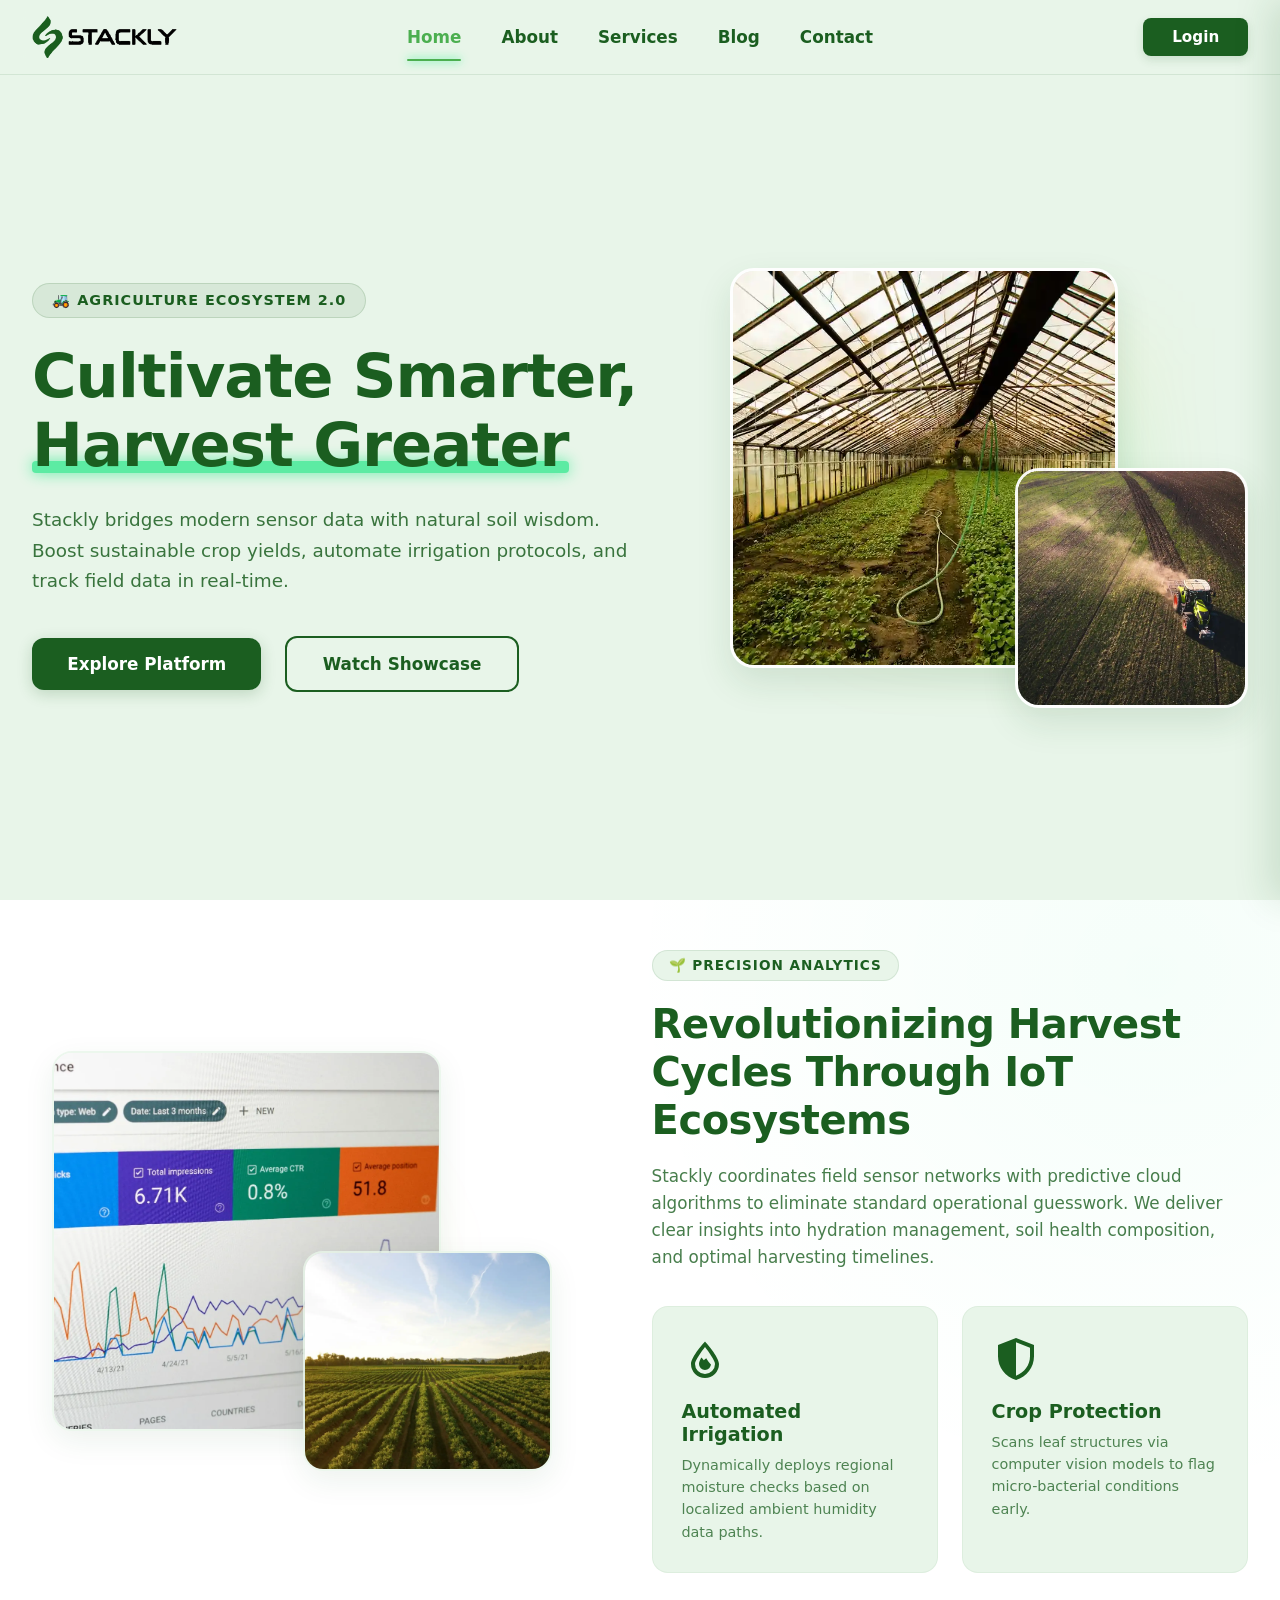
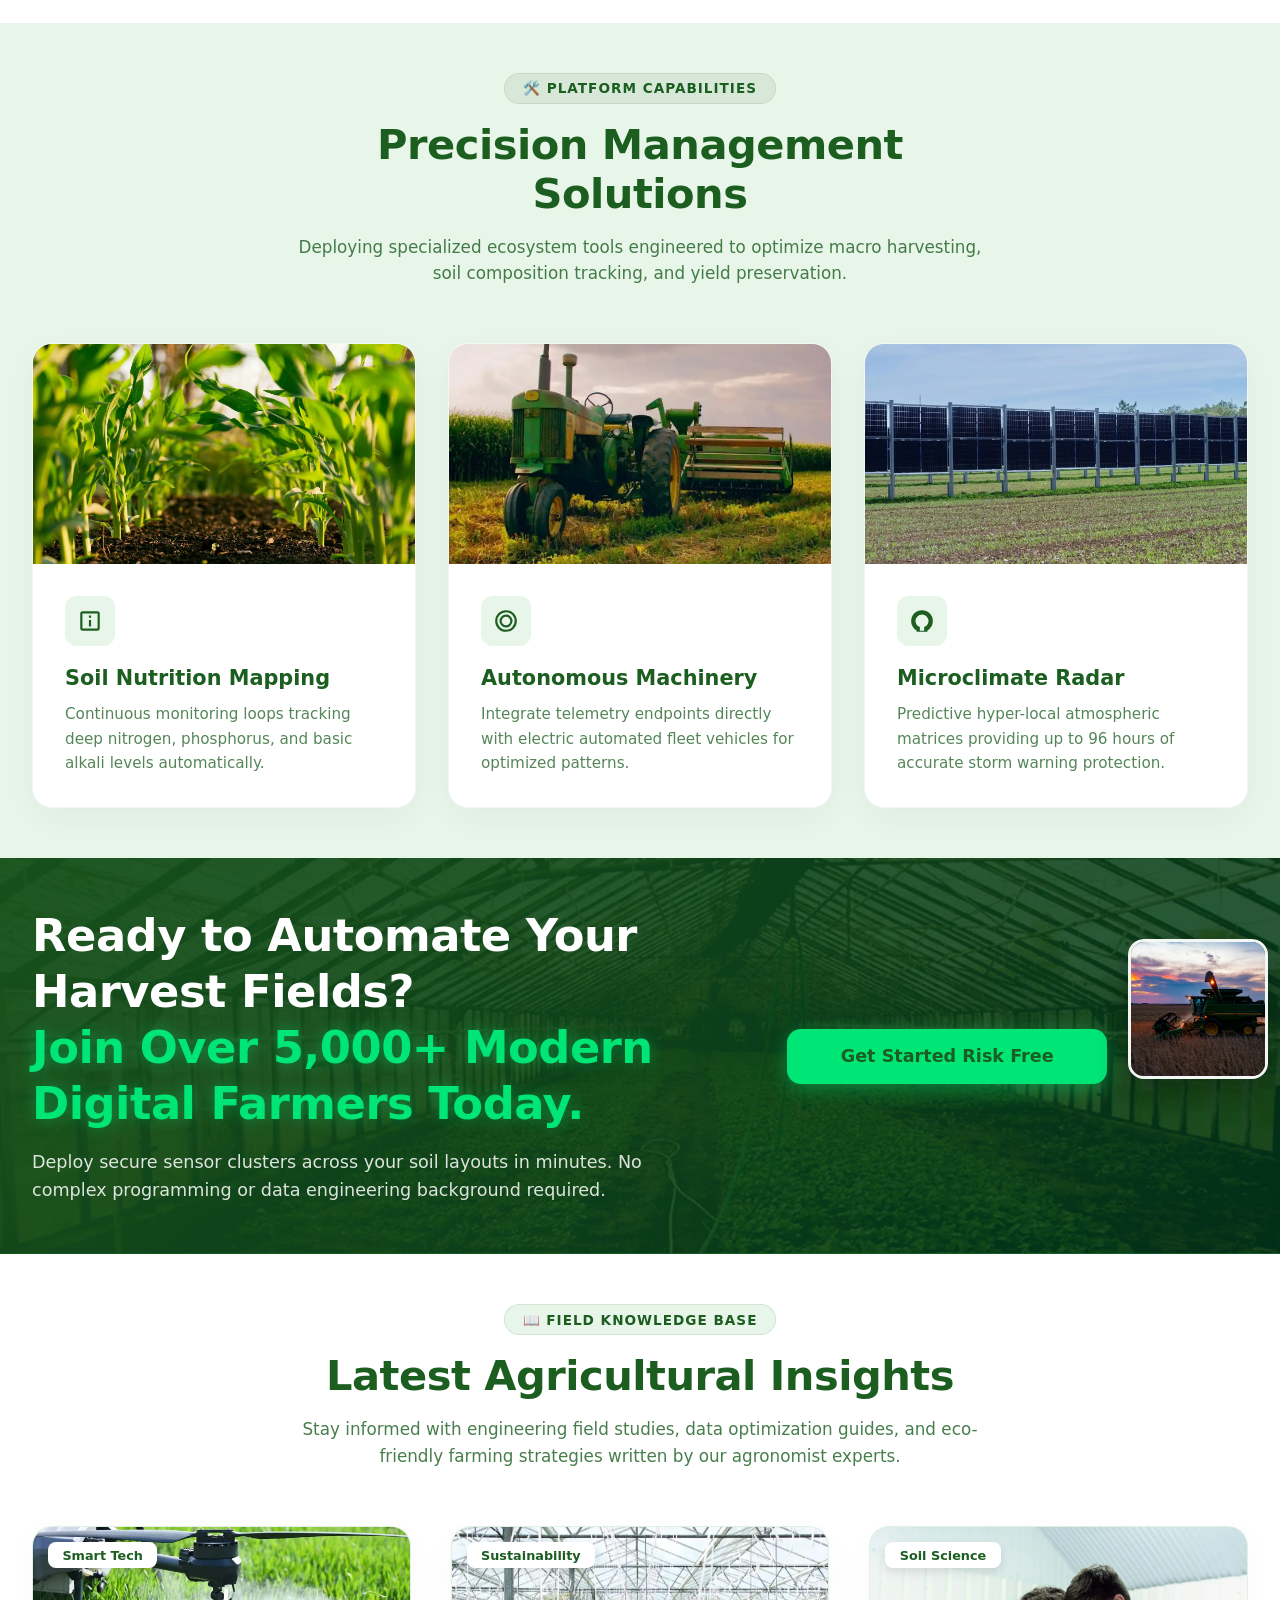
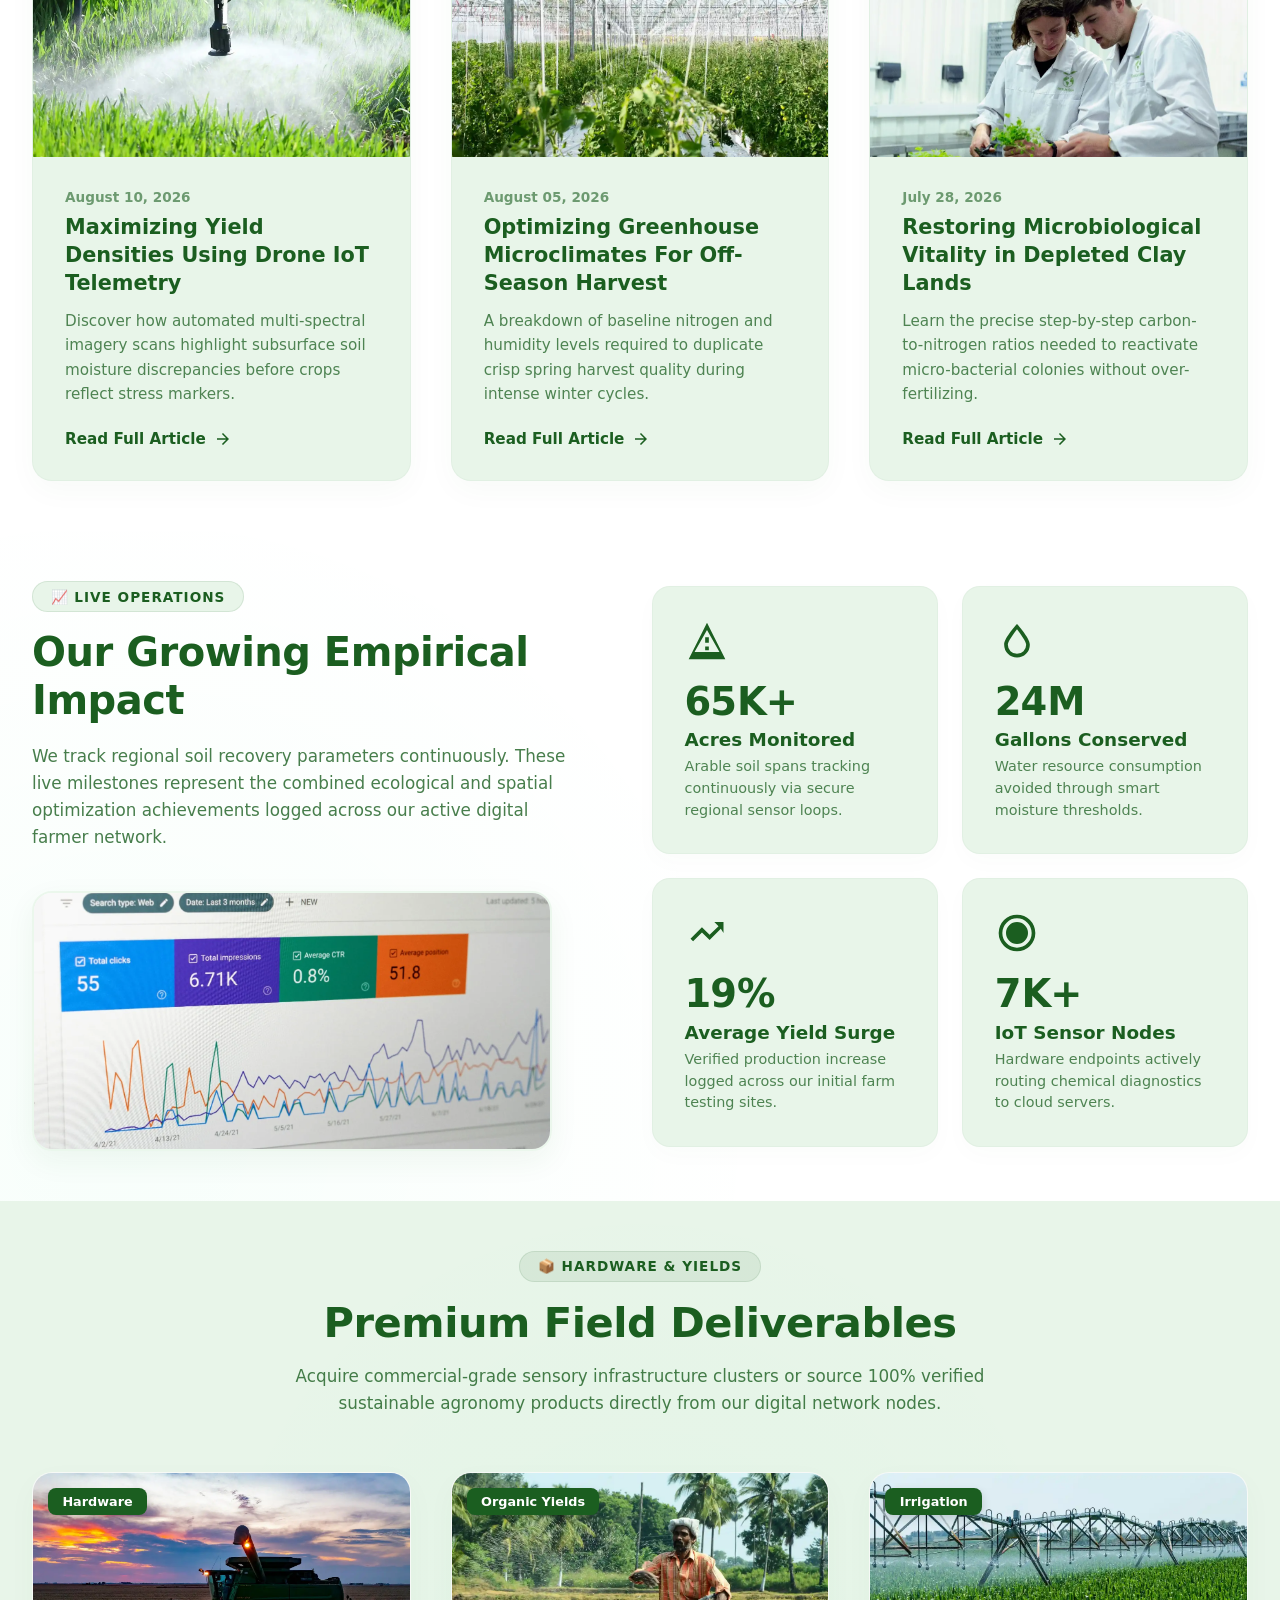
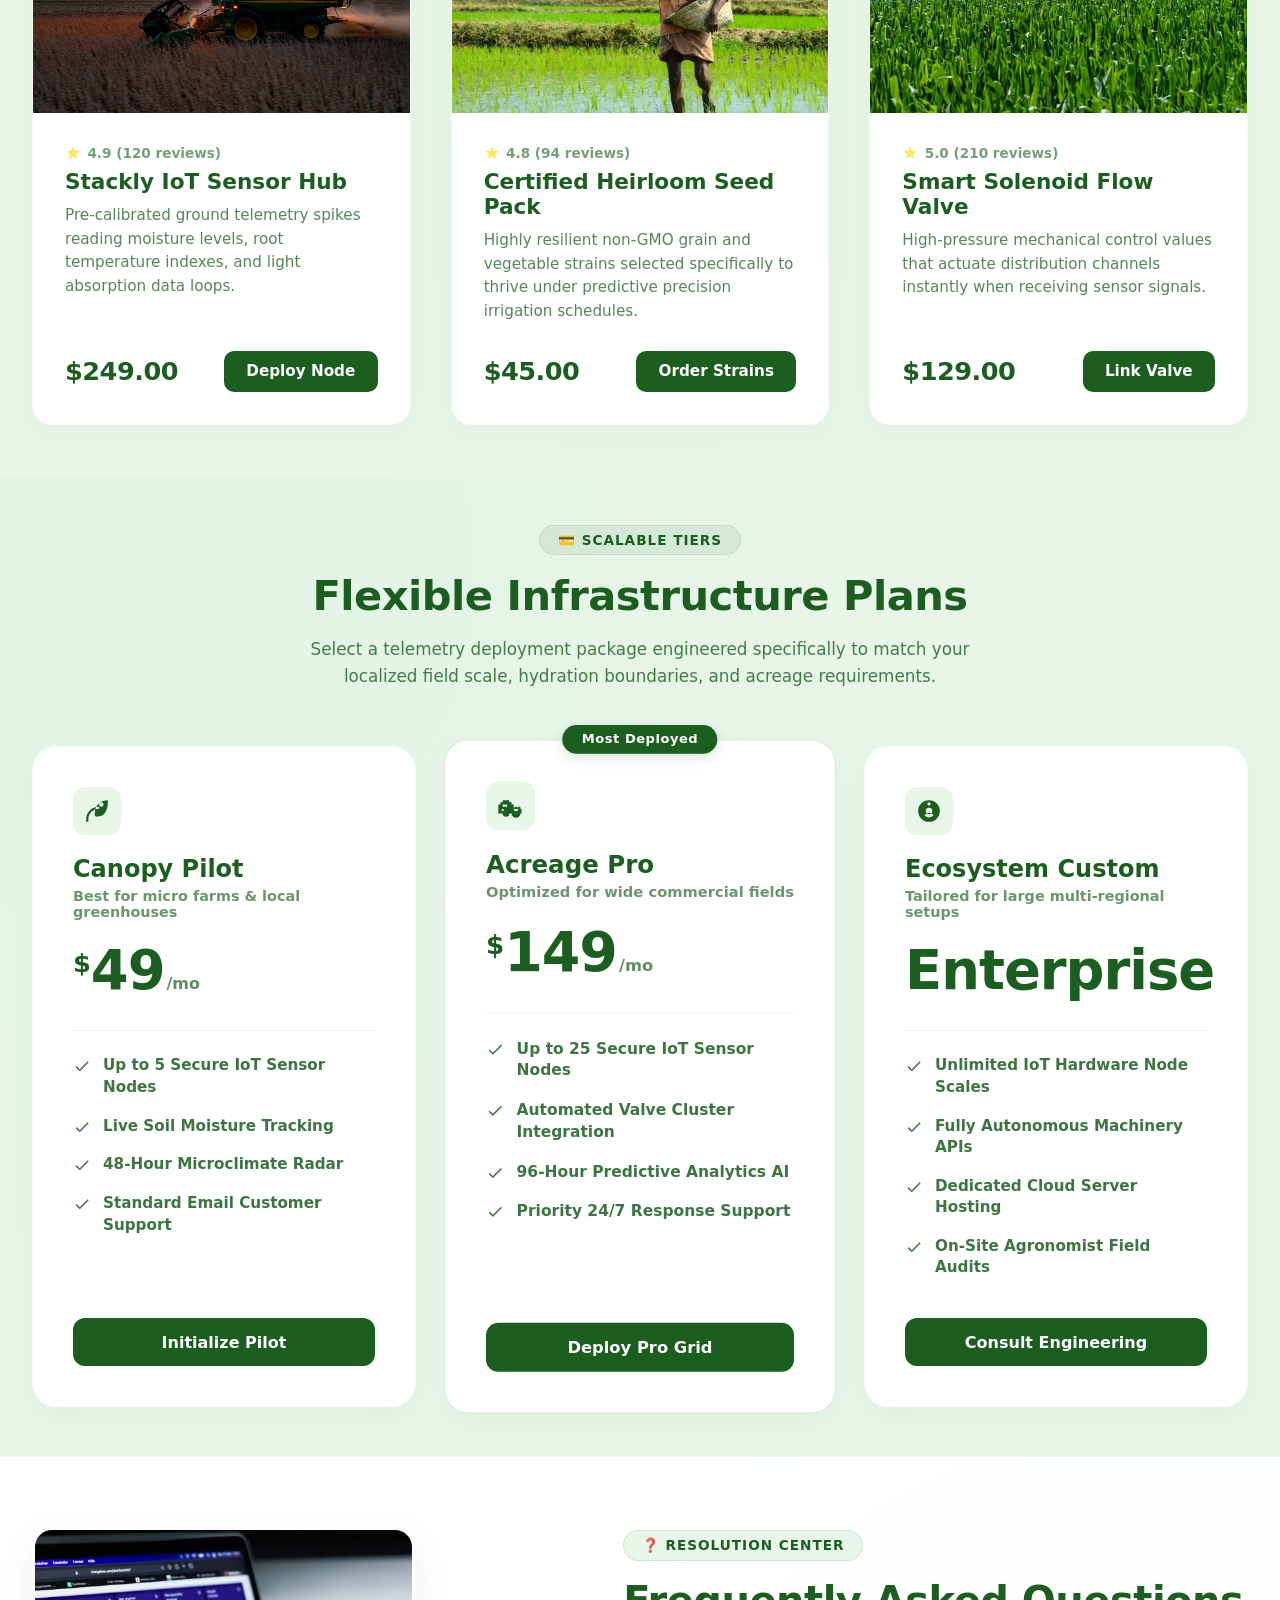
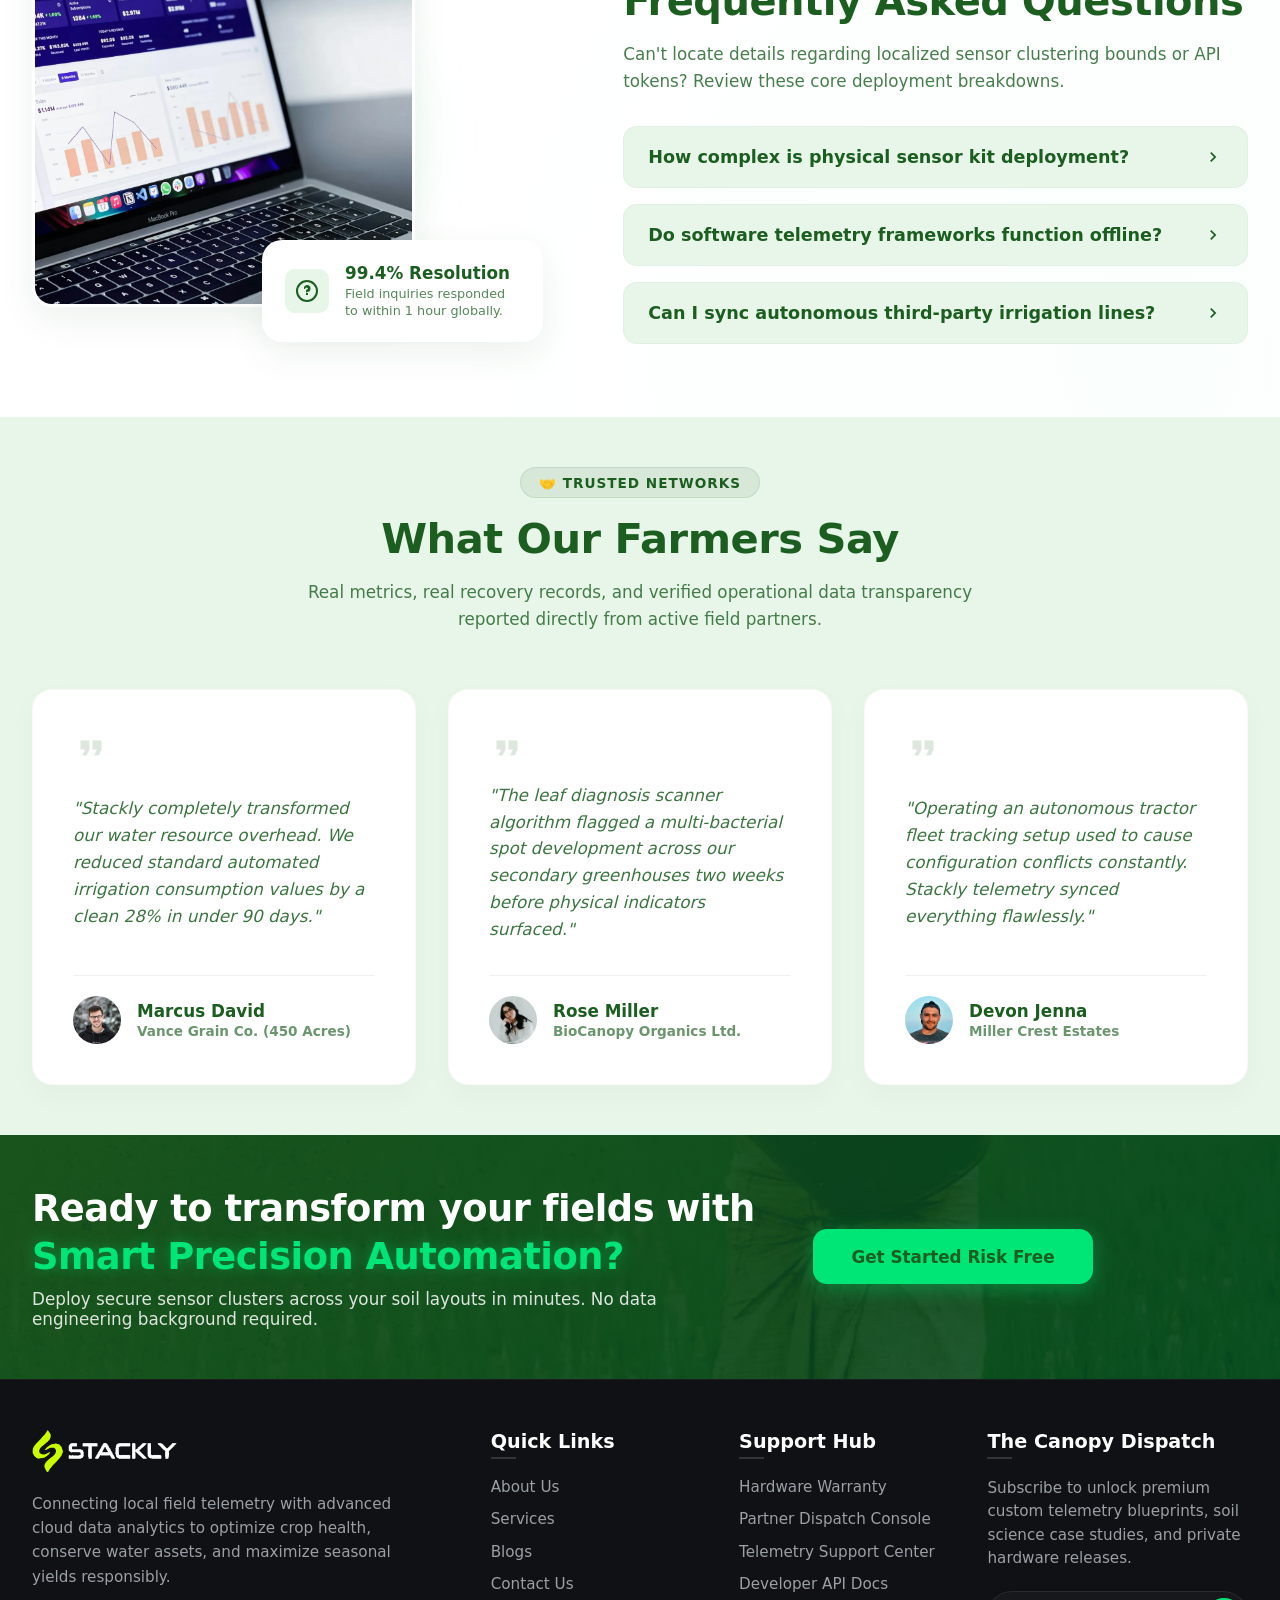
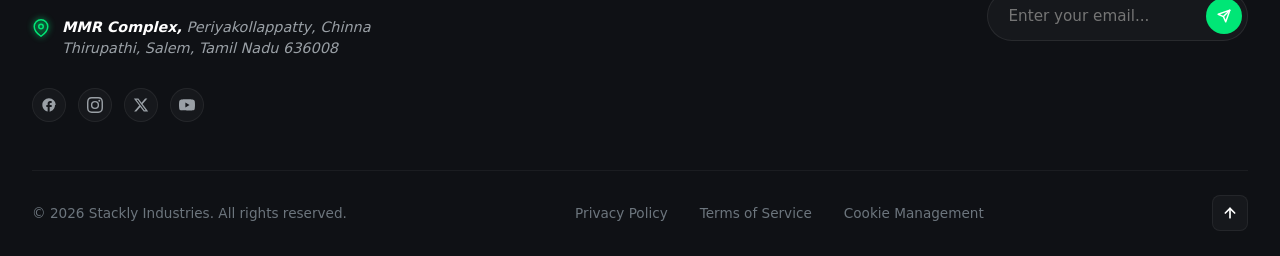
==== commit f0f38d3e: "logo color changed" ====
--- a/index.html
+++ b/index.html
@@ -3547,7 +3547,7 @@
         <div class="footer-brand-column">
             <a href="#" class="footer-brand" id="footer-logo-top" title="Scroll Back to Top">
                 <!-- Live Image Tag for Brand Logo Graphic Asset -->
-                <img src="./Assests/logo agri farming.webp" alt="🌱 Stackly" class="footer-logo-img">
+                <img src="./Assests/logo AGRI.webp" alt="🌱 Stackly" class="footer-logo-img">
             </a>
             <p class="footer-brand-description">Connecting local field telemetry with advanced cloud data analytics to optimize crop health, conserve water assets, and maximize seasonal yields responsibly.</p>
 
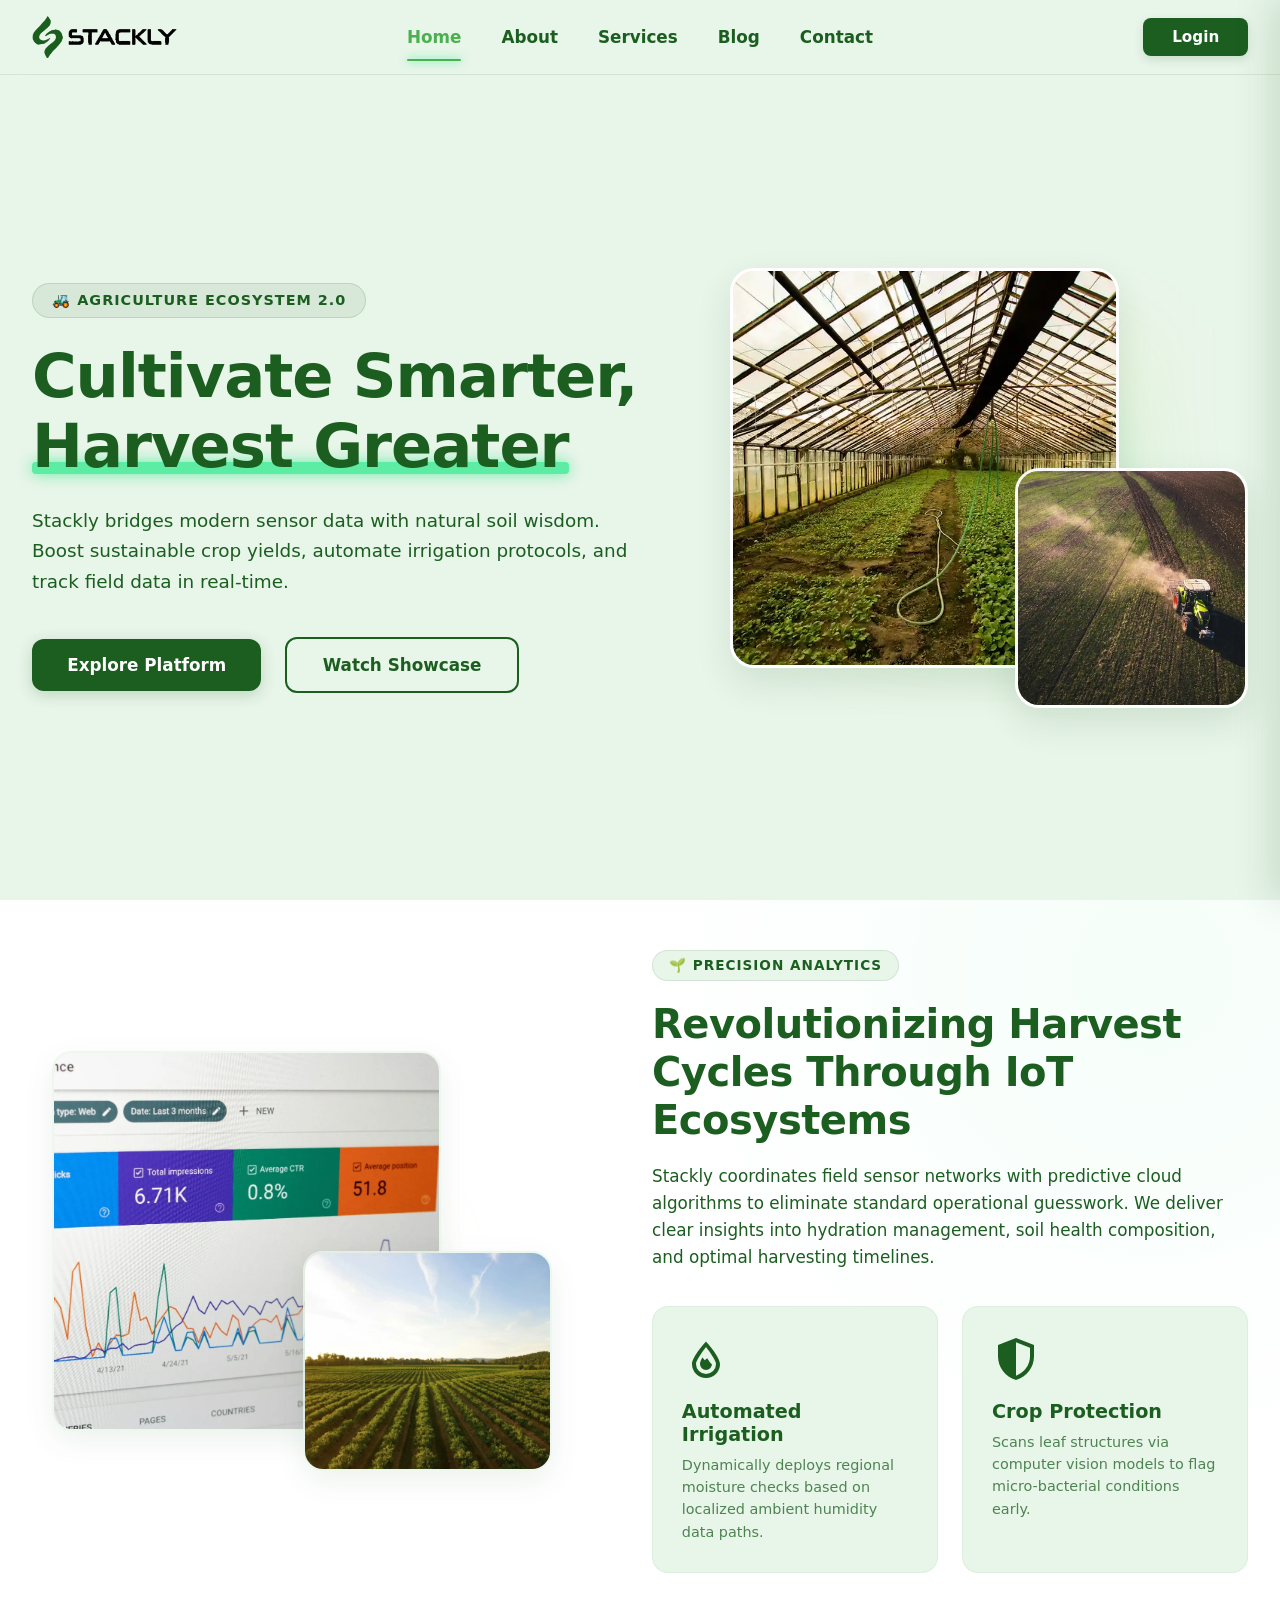
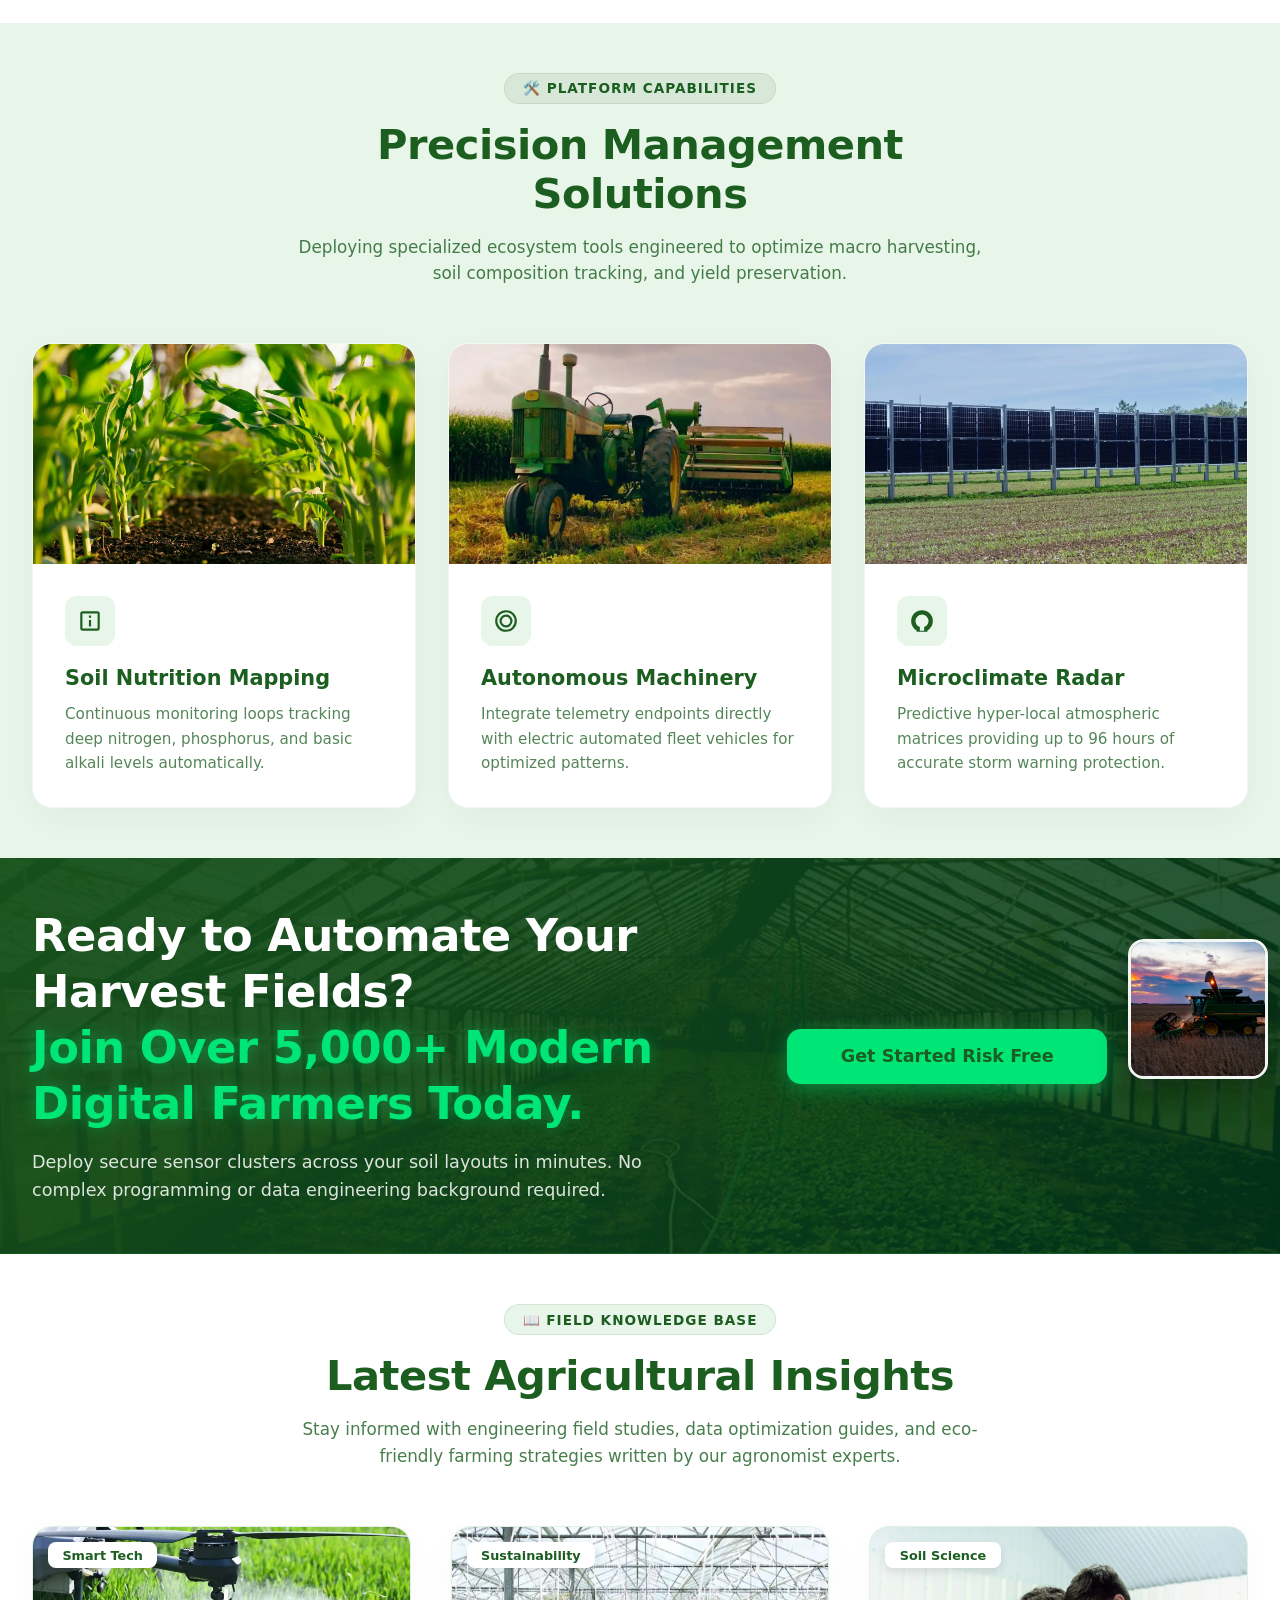
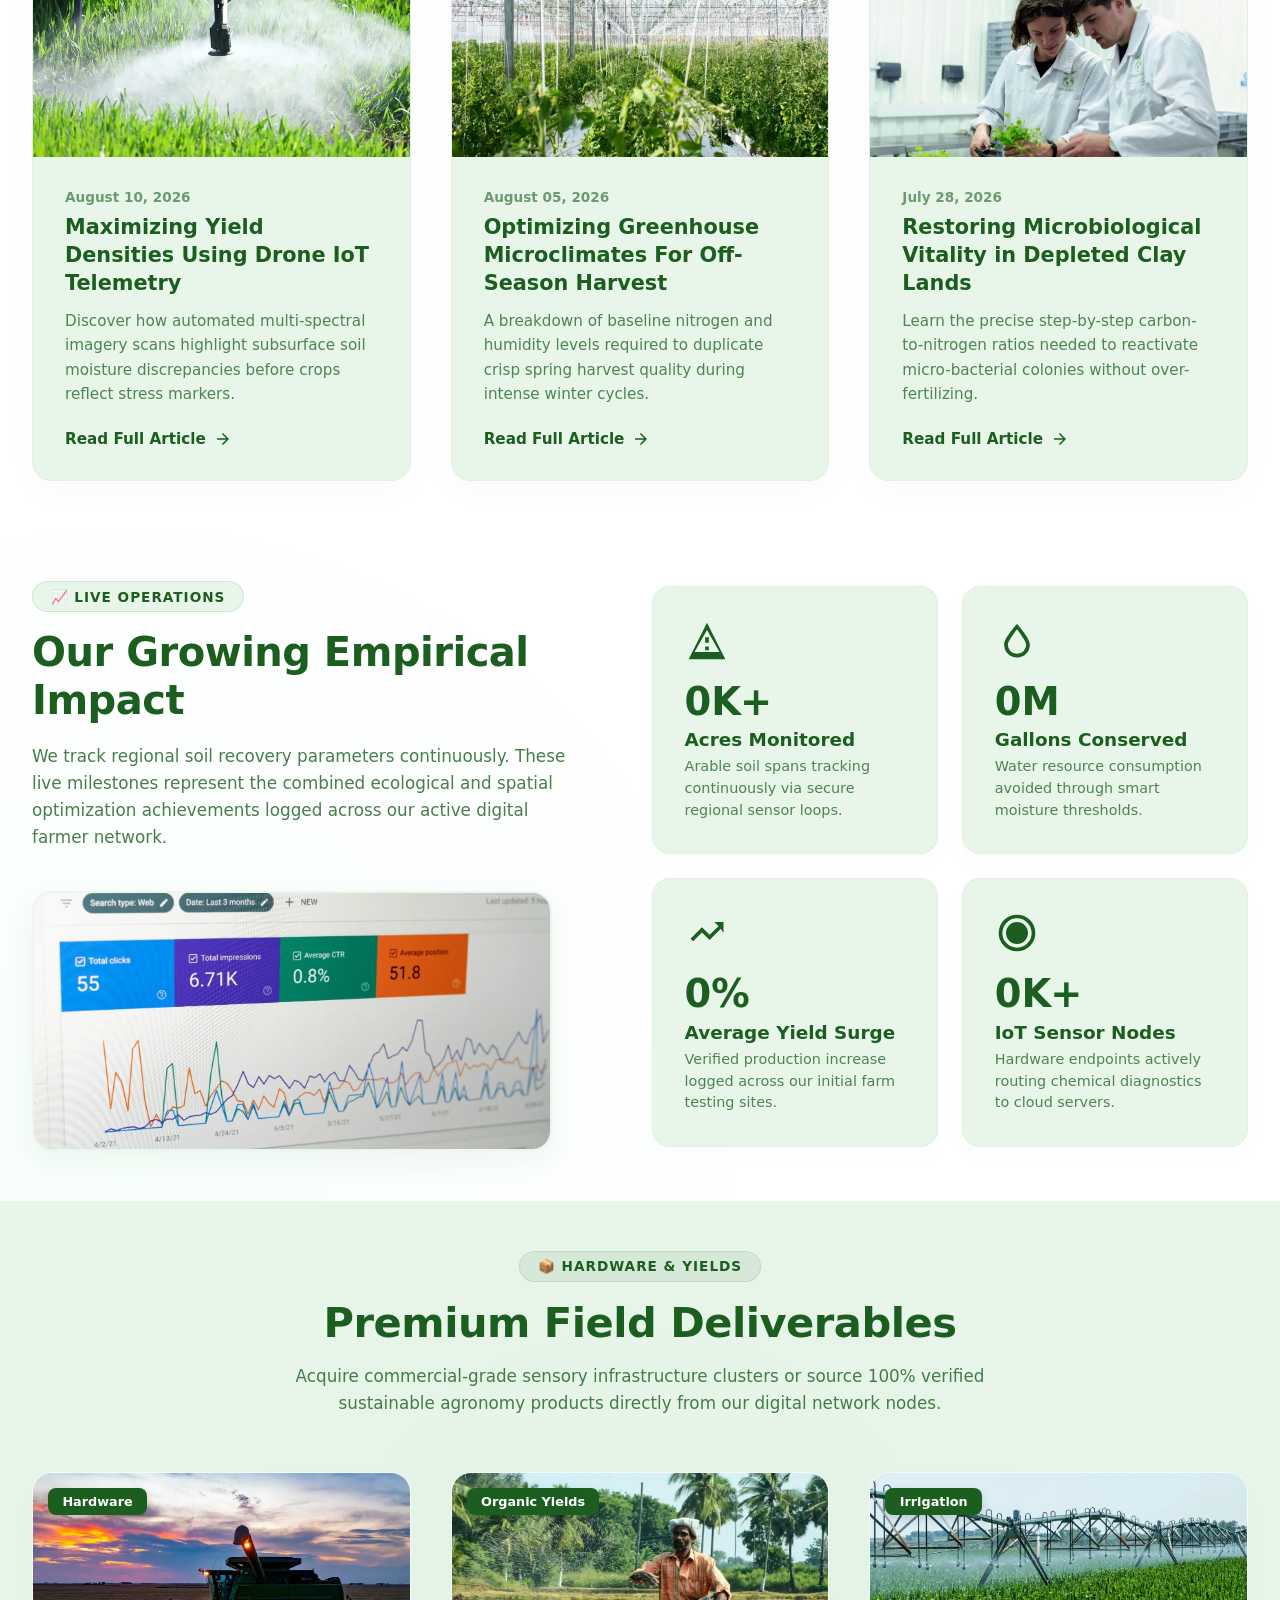
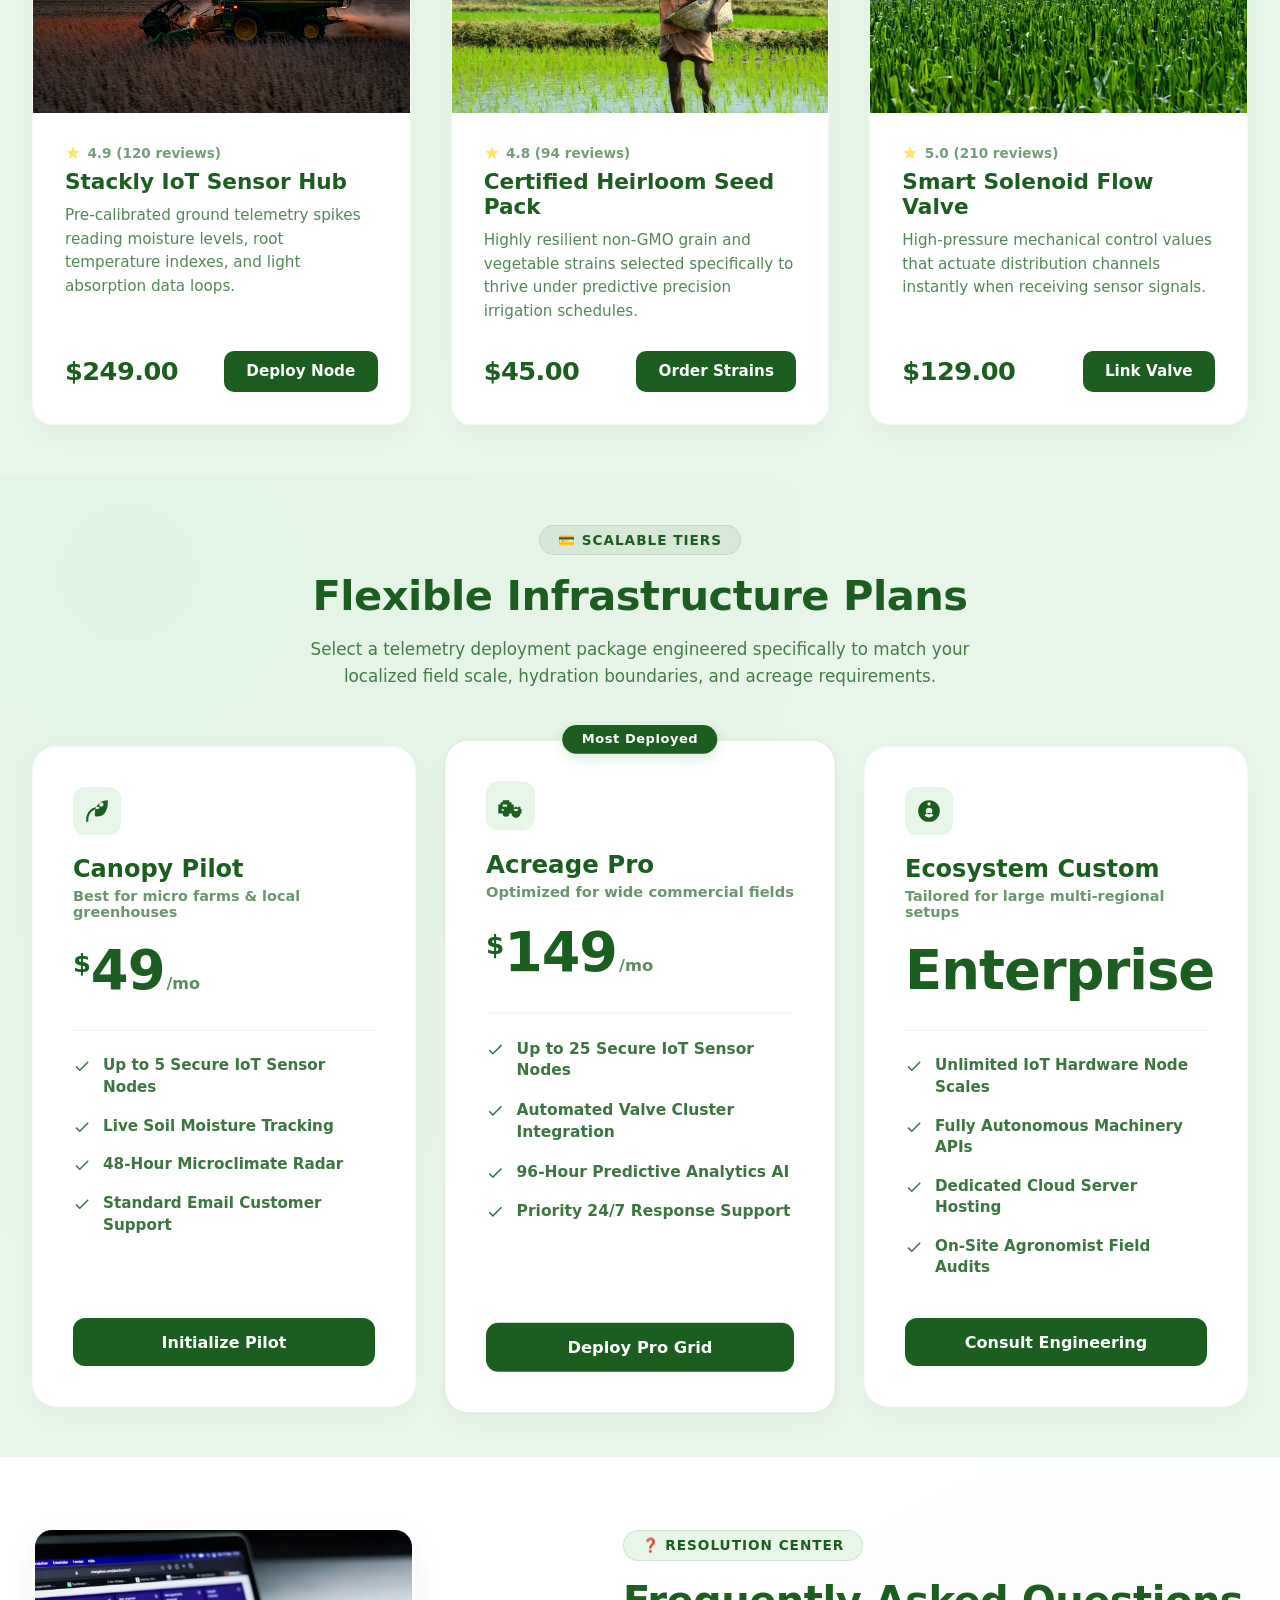
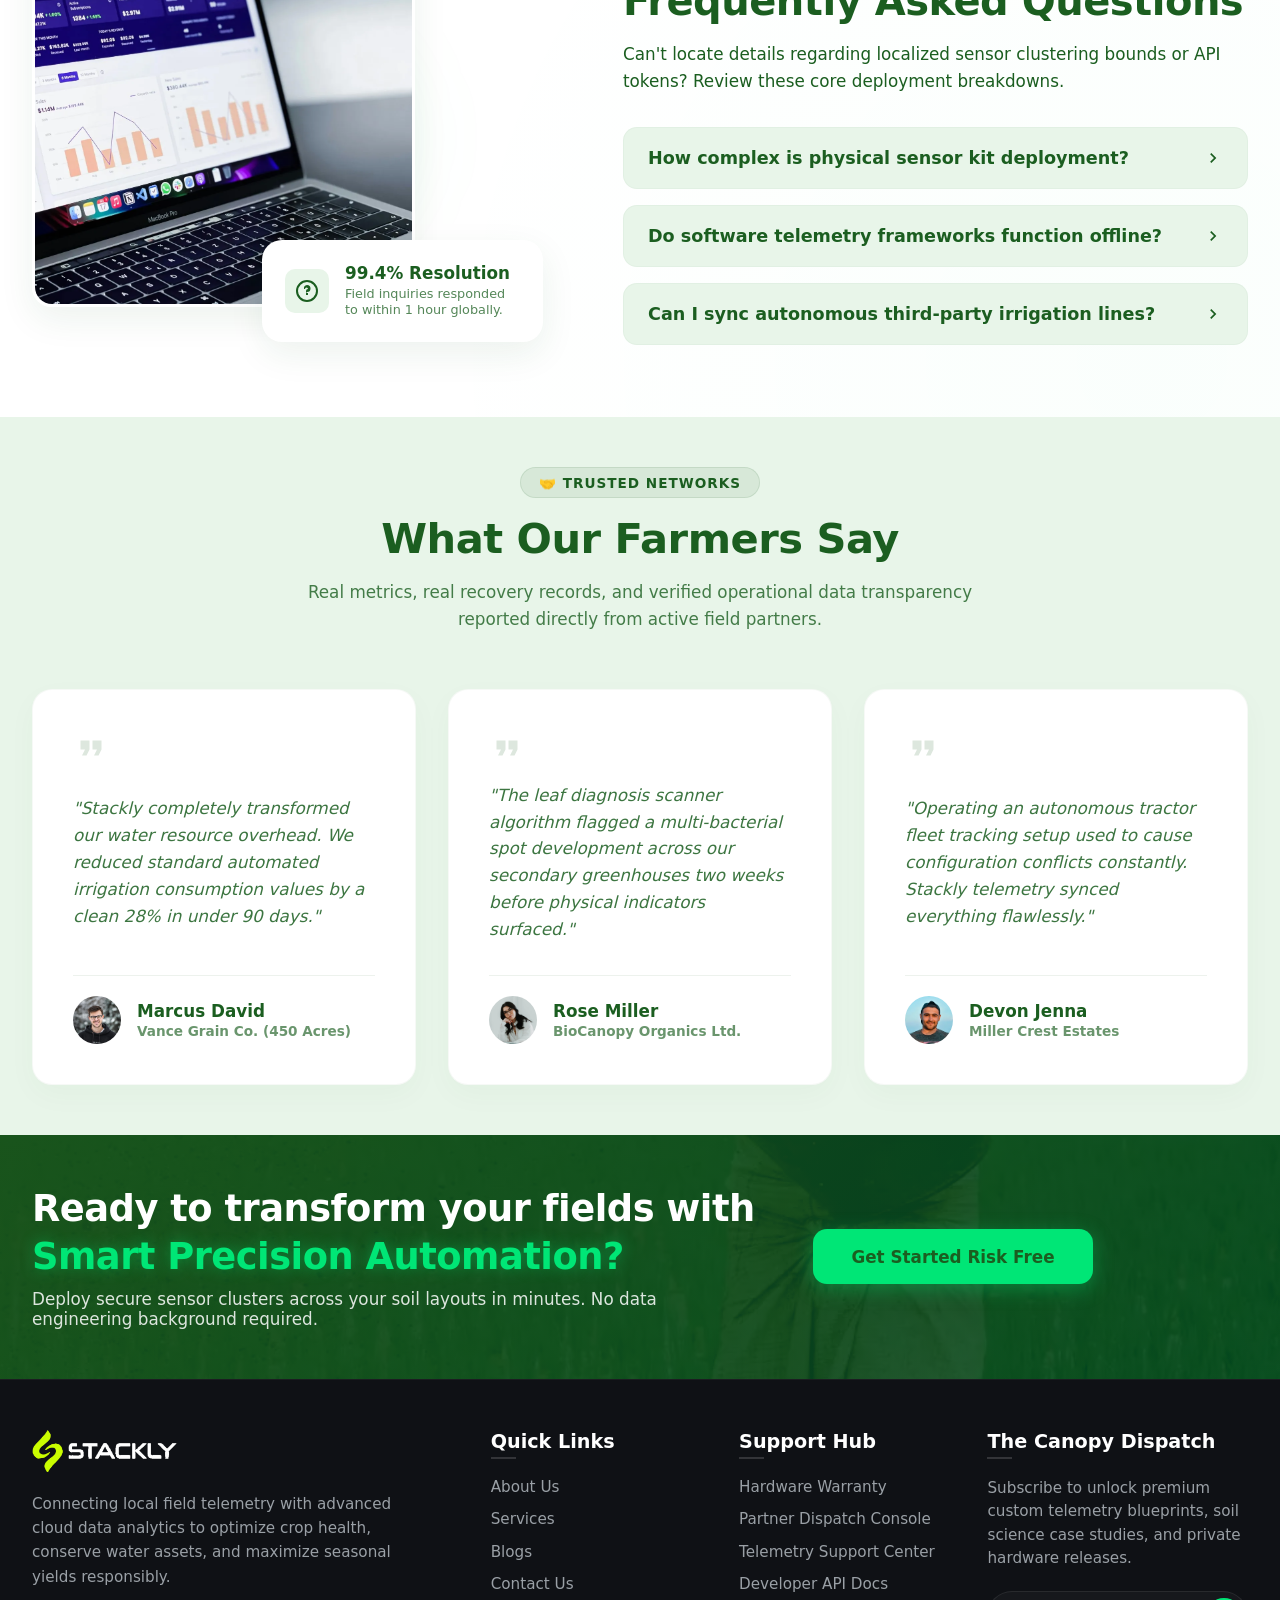
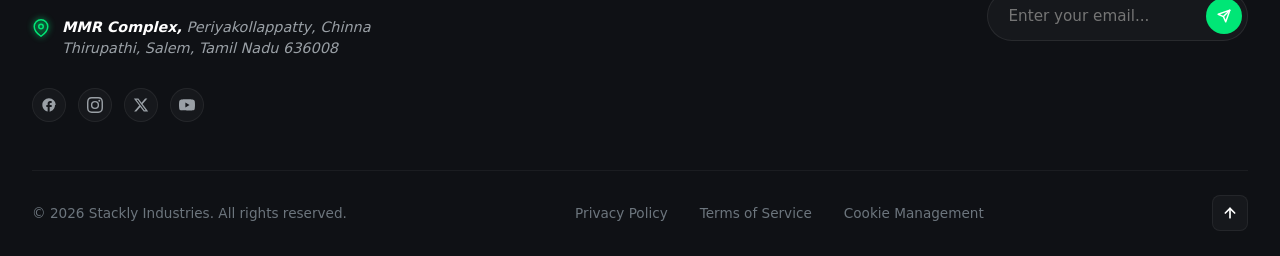
==== commit a7aa9a45: "corrections- animations fixed" ====
--- a/index.html
+++ b/index.html
@@ -269,24 +269,240 @@
     position: relative;
     width: 100%;
     min-height: 100vh;
-    background-color: var(--bg-bright); /* Matches light bright green canvas palette */
+    background-color: var(--bg-bright);
     display: flex;
     align-items: center;
-    padding-top: 75px; /* Clear fixed top navigation safe zone barrier */
+    padding-top: 75px;
     overflow: hidden;
 
-    /* CRITICAL PROTECTION: Keeps hero perfectly hidden under the preloader screen */
+    /* Initial hidden state */
     opacity: 0;
     pointer-events: none;
-    transform: translateY(20px);
-    transition: opacity 0.8s cubic-bezier(0.4, 0, 0.2, 1), transform 0.8s cubic-bezier(0.4, 0, 0.2, 1);
-}
-
-/* Modifier class triggered exclusively by JavaScript once the loader reaches 100% */
+
+    /* 3D starting position */
+    transform: perspective(1400px)
+               rotateX(8deg)
+               rotateY(-5deg)
+               translateY(50px)
+               scale(0.96);
+
+    transform-origin: center center;
+
+    transition:
+        opacity 1s cubic-bezier(0.22, 1, 0.36, 1),
+        transform 1.2s cubic-bezier(0.22, 1, 0.36, 1);
+}
+
+
+/* Hero appears after preloader */
 .hero-section.revealed {
     opacity: 1;
     pointer-events: auto;
+
+    transform:
+        perspective(1400px)
+        rotateX(0deg)
+        rotateY(0deg)
+        translateY(0)
+        scale(1);
+}
+
+/* ==========================================
+   HERO ROTATE + APPEAR EFFECT
+========================================== */
+
+.hero-content {
+    opacity: 0;
+    transform:
+        perspective(1000px)
+        rotateY(-12deg)
+        translateX(-50px)
+        scale(0.96);
+
+    transition:
+        opacity 0.9s ease 0.35s,
+        transform 1s cubic-bezier(0.22, 1, 0.36, 1) 0.35s;
+}
+
+
+.hero-graphics {
+    opacity: 0;
+    transform:
+        perspective(1000px)
+        rotateY(12deg)
+        translateX(50px)
+        scale(0.94);
+
+    transition:
+        opacity 1s ease 0.55s,
+        transform 1.1s cubic-bezier(0.22, 1, 0.36, 1) 0.55s;
+}
+
+
+/* Activate content animation */
+.hero-section.revealed .hero-content {
+    opacity: 1;
+
+    transform:
+        perspective(1000px)
+        rotateY(0deg)
+        translateX(0)
+        scale(1);
+}
+
+
+/* Activate graphics animation */
+.hero-section.revealed .hero-graphics {
+    opacity: 1;
+
+    transform:
+        perspective(1000px)
+        rotateY(0deg)
+        translateX(0)
+        scale(1);
+}
+
+
+/* ==========================================
+   BADGE APPEAR
+========================================== */
+
+.hero-badge {
+    opacity: 0;
+    transform: translateY(20px) rotateX(-20deg);
+
+    transition:
+        opacity 0.7s ease 0.65s,
+        transform 0.7s cubic-bezier(0.22, 1, 0.36, 1) 0.65s;
+}
+
+.hero-section.revealed .hero-badge {
+    opacity: 1;
+    transform: translateY(0) rotateX(0);
+}
+
+
+/* ==========================================
+   TITLE APPEAR
+========================================== */
+
+.hero-title {
+    opacity: 0;
+    transform:
+        translateY(30px)
+        rotateX(-12deg);
+
+    transition:
+        opacity 0.8s ease 0.8s,
+        transform 0.9s cubic-bezier(0.22, 1, 0.36, 1) 0.8s;
+}
+
+.hero-section.revealed .hero-title {
+    opacity: 1;
+    transform:
+        translateY(0)
+        rotateX(0);
+}
+
+
+/* ==========================================
+   DESCRIPTION APPEAR
+========================================== */
+
+.hero-description {
+    opacity: 0;
+    transform: translateY(25px);
+
+    transition:
+        opacity 0.8s ease 1s,
+        transform 0.8s cubic-bezier(0.22, 1, 0.36, 1) 1s;
+}
+
+.hero-section.revealed .hero-description {
+    opacity: 1;
     transform: translateY(0);
+}
+
+
+/* ==========================================
+   BUTTONS APPEAR
+========================================== */
+
+.hero-cta-group {
+    opacity: 0;
+    transform:
+        translateY(25px)
+        scale(0.95);
+
+    transition:
+        opacity 0.8s ease 1.15s,
+        transform 0.8s cubic-bezier(0.22, 1, 0.36, 1) 1.15s;
+}
+
+.hero-section.revealed .hero-cta-group {
+    opacity: 1;
+    transform:
+        translateY(0)
+        scale(1);
+}
+
+
+/* ==========================================
+   IMAGE ROTATION ENTRY
+========================================== */
+
+.main-frame {
+    opacity: 0;
+    transform:
+        perspective(1000px)
+        rotateY(-15deg)
+        rotateZ(-4deg)
+        translateX(-40px)
+        scale(0.9);
+}
+
+.float-card {
+    opacity: 0;
+    transform:
+        perspective(1000px)
+        rotateY(15deg)
+        rotateZ(5deg)
+        translateX(40px)
+        scale(0.85);
+}
+
+
+/* Main image enters first */
+.hero-section.revealed .main-frame {
+    opacity: 1;
+
+    transform:
+        perspective(1000px)
+        rotateY(0deg)
+        rotateZ(0deg)
+        translateX(0)
+        scale(1);
+
+    transition:
+        opacity 0.9s ease 0.75s,
+        transform 1.2s cubic-bezier(0.175, 0.885, 0.32, 1.275) 0.75s;
+}
+
+
+/* Floating image enters slightly later */
+.hero-section.revealed .float-card {
+    opacity: 1;
+
+    transform:
+        perspective(1000px)
+        rotateY(0deg)
+        rotateZ(0deg)
+        translateX(0)
+        scale(1);
+
+    transition:
+        opacity 0.9s ease 1s,
+        transform 1.2s cubic-bezier(0.175, 0.885, 0.32, 1.275) 1s;
 }
 
 .hero-container {
@@ -888,7 +1104,368 @@
     .about-features-grid { grid-template-columns: 1fr; }
 }
 
+/* ==========================================
+   ABOUT SECTION - SCROLL VIEW EFFECT
+========================================== */
+
+/* Initial hidden state */
+.about-graphics {
+    opacity: 0;
+    transform:
+        perspective(1200px)
+        rotateY(-18deg)
+        translateX(-80px)
+        scale(0.94);
+
+    transition:
+        opacity 0.9s ease,
+        transform 1.1s cubic-bezier(0.22, 1, 0.36, 1);
+}
+
+
+.about-content {
+    opacity: 0;
+    transform:
+        perspective(1200px)
+        rotateY(18deg)
+        translateX(80px)
+        scale(0.96);
+
+    transition:
+        opacity 0.9s ease 0.15s,
+        transform 1.1s cubic-bezier(0.22, 1, 0.36, 1) 0.15s;
+}
+
+
+/* ==========================================
+   ACTIVE / VISIBLE STATE
+========================================== */
+
+.about-section.scroll-visible .about-graphics {
+    opacity: 1;
+
+    transform:
+        perspective(1200px)
+        rotateY(0deg)
+        translateX(0)
+        scale(1);
+}
+
+
+.about-section.scroll-visible .about-content {
+    opacity: 1;
+
+    transform:
+        perspective(1200px)
+        rotateY(0deg)
+        translateX(0)
+        scale(1);
+}
+
+
+/* ==========================================
+   IMAGE CARD SCROLL ENTRY
+========================================== */
+
+.main-about-card {
+    opacity: 0;
+    transform:
+        rotate(-7deg)
+        translateX(-60px)
+        scale(0.9);
+
+    transition:
+        opacity 0.8s ease 0.35s,
+        transform 1s cubic-bezier(0.175, 0.885, 0.32, 1.275) 0.35s;
+}
+
+
+.float-about-card {
+    opacity: 0;
+    transform:
+        rotate(8deg)
+        translateX(60px)
+        translateY(30px)
+        scale(0.85);
+
+    animation: none;
+    transition:
+        opacity 0.8s ease 0.65s,
+        transform 1s cubic-bezier(0.175, 0.885, 0.32, 1.275) 0.65s;
+}
+
+
+/* Activate image cards */
+.about-section.scroll-visible .main-about-card {
+    opacity: 1;
+
+    transform:
+        rotate(0deg)
+        translateX(0)
+        scale(1);
+}
+
+
+.about-section.scroll-visible .float-about-card {
+    opacity: 1;
+
+    transform:
+        rotate(0deg)
+        translateX(0)
+        translateY(0)
+        scale(1);
+}
+
+
+/* ==========================================
+   BADGE REVEAL
+========================================== */
+
+.about-badge {
+    opacity: 0;
+    transform:
+        translateY(25px)
+        rotateX(-15deg);
+
+    transition:
+        opacity 0.7s ease 0.35s,
+        transform 0.7s cubic-bezier(0.22, 1, 0.36, 1) 0.35s;
+}
+
+
+.about-section.scroll-visible .about-badge {
+    opacity: 1;
+    transform:
+        translateY(0)
+        rotateX(0);
+}
+
+
+/* ==========================================
+   TITLE REVEAL
+========================================== */
+
+.about-title {
+    opacity: 0;
+    transform:
+        translateY(35px)
+        rotateX(-10deg);
+
+    transition:
+        opacity 0.8s ease 0.5s,
+        transform 0.8s cubic-bezier(0.22, 1, 0.36, 1) 0.5s;
+}
+
+
+.about-section.scroll-visible .about-title {
+    opacity: 1;
+    transform:
+        translateY(0)
+        rotateX(0);
+}
+
+
+/* ==========================================
+   DESCRIPTION REVEAL
+========================================== */
+
+.about-text {
+    opacity: 0;
+    transform: translateY(25px);
+
+    transition:
+        opacity 0.8s ease 0.7s,
+        transform 0.8s cubic-bezier(0.22, 1, 0.36, 1) 0.7s;
+}
+
+
+.about-section.scroll-visible .about-text {
+    opacity: 1;
+    transform: translateY(0);
+}
+
+
+/* ==========================================
+   FEATURE CARDS STAGGERED REVEAL
+========================================== */
+
+.feature-glow-card {
+    opacity: 0;
+    transform:
+        translateY(45px)
+        rotateX(10deg)
+        scale(0.94);
+
+    transition:
+        opacity 0.7s ease,
+        transform 0.8s cubic-bezier(0.22, 1, 0.36, 1);
+}
+
+
+/* First feature */
+.about-section.scroll-visible .feature-glow-card:nth-child(1) {
+    opacity: 1;
+    transform:
+        translateY(0)
+        rotateX(0)
+        scale(1);
+
+    transition-delay: 0.9s;
+}
+
+
+/* Second feature */
+.about-section.scroll-visible .feature-glow-card:nth-child(2) {
+    opacity: 1;
+    transform:
+        translateY(0)
+        rotateX(0)
+        scale(1);
+
+    transition-delay: 1.05s;
+}
+
+
+/* ==========================================
+   GLOW ORB SCROLL ENTRY
+========================================== */
+
+.about-glow-orb {
+    opacity: 0;
+    transform: scale(0.5);
+
+    transition:
+        opacity 1s ease 0.4s,
+        transform 1.2s cubic-bezier(0.22, 1, 0.36, 1) 0.4s;
+}
+
+
+.about-section.scroll-visible .about-glow-orb {
+    opacity: 1;
+    transform: scale(1);
+}
+
+
+/* ==========================================
+   CONTINUOUS FLOAT AFTER REVEAL
+========================================== */
+
+.about-section.scroll-visible .float-about-card {
+    animation:
+        dynamicAboutBounce 4s ease-in-out 1.8s infinite alternate;
+}
+
+
+/* ==========================================
+   MOBILE
+========================================== */
+
+@media (max-width: 992px) {
+
+    .about-graphics {
+        transform:
+            translateY(60px)
+            scale(0.95);
+    }
+
+    .about-content {
+        transform:
+            translateY(60px)
+            scale(0.95);
+    }
+
+    .about-section.scroll-visible .about-graphics,
+    .about-section.scroll-visible .about-content {
+        transform:
+            translateY(0)
+            scale(1);
+    }
+}
+
+
+@media (max-width: 480px) {
+
+    .about-graphics {
+        transform:
+            translateY(50px)
+            scale(0.94);
+    }
+
+    .about-content {
+        transform:
+            translateY(50px)
+            scale(0.94);
+    }
+
+    .about-section.scroll-visible .about-graphics,
+    .about-section.scroll-visible .about-content {
+        transform:
+            translateY(0)
+            scale(1);
+    }
+}
+
+
+/* ==========================================
+   REDUCED MOTION ACCESSIBILITY
+========================================== */
+
+@media (prefers-reduced-motion: reduce) {
+
+    .about-graphics,
+    .about-content,
+    .main-about-card,
+    .float-about-card,
+    .about-badge,
+    .about-title,
+    .about-text,
+    .feature-glow-card,
+    .about-glow-orb {
+        opacity: 1;
+        transform: none;
+        transition: none;
+    }
+
+    .float-about-card {
+        animation: none !important;
+    }
+}
 </style>
+<script>
+document.addEventListener("DOMContentLoaded", function () {
+
+    const aboutSection = document.querySelector(".about-section");
+
+    if (!aboutSection) return;
+
+    const aboutObserver = new IntersectionObserver(
+        function (entries) {
+
+            entries.forEach(function (entry) {
+
+                if (entry.isIntersecting) {
+
+                    aboutSection.classList.add("scroll-visible");
+
+                    /*
+                     * Remove observer after first reveal.
+                     * This means animation happens once.
+                     */
+                    aboutObserver.unobserve(aboutSection);
+                }
+
+            });
+
+        },
+        {
+            threshold: 0.2
+        }
+    );
+
+    aboutObserver.observe(aboutSection);
+
+});
+</script>
 
 <!-- Services & Smart Platform Section Landmark -->
 <section id="services" class="services-section">
@@ -1703,7 +2280,116 @@
     .blog-info-box { padding: 1.5rem; }
 }
 
+/* ==========================================
+   BLOG SIMPLE SCROLL REVEAL
+========================================== */
+
+.blog-header {
+    opacity: 0;
+    transform: translateY(35px);
+    transition:
+        opacity 0.8s ease,
+        transform 0.8s ease;
+}
+
+.blog-glow-card {
+    opacity: 0;
+    transform: translateY(45px);
+    transition:
+        opacity 0.7s ease,
+        transform 0.7s ease,
+        box-shadow 0.4s ease,
+        border-color 0.4s ease;
+}
+
+
+/* Active scroll state */
+.blog-section.scroll-visible .blog-header {
+    opacity: 1;
+    transform: translateY(0);
+}
+
+
+/* Card 1 */
+.blog-section.scroll-visible .blog-glow-card:nth-child(1) {
+    opacity: 1;
+    transform: translateY(0);
+    transition-delay: 0.2s;
+}
+
+
+/* Card 2 */
+.blog-section.scroll-visible .blog-glow-card:nth-child(2) {
+    opacity: 1;
+    transform: translateY(0);
+    transition-delay: 0.4s;
+}
+
+
+/* Card 3 */
+.blog-section.scroll-visible .blog-glow-card:nth-child(3) {
+    opacity: 1;
+    transform: translateY(0);
+    transition-delay: 0.6s;
+}
+
+
+/* Mobile - slightly smaller movement */
+@media (max-width: 480px) {
+
+    .blog-header {
+        transform: translateY(25px);
+    }
+
+    .blog-glow-card {
+        transform: translateY(30px);
+    }
+}
+
+
+/* Accessibility */
+@media (prefers-reduced-motion: reduce) {
+
+    .blog-header,
+    .blog-glow-card {
+        opacity: 1;
+        transform: none;
+        transition: none;
+    }
+}
 </style>
+<script>
+document.addEventListener("DOMContentLoaded", function () {
+
+    const blogSection = document.querySelector(".blog-section");
+
+    if (!blogSection) return;
+
+    const blogObserver = new IntersectionObserver(
+        function (entries) {
+
+            entries.forEach(function (entry) {
+
+                if (entry.isIntersecting) {
+
+                    blogSection.classList.add("scroll-visible");
+
+                    // Animate only once
+                    blogObserver.unobserve(blogSection);
+                }
+
+            });
+
+        },
+        {
+            threshold: 0.15
+        }
+    );
+
+    blogObserver.observe(blogSection);
+
+});
+</script>
 
 <!-- Farming Statistics & Live Milestones Landmark Section -->
 <section id="stats" class="stats-section">
@@ -2345,7 +3031,95 @@
     .market-details-box { padding: 1.5rem; }
 }
 
+/* ==========================================
+   MARKETPLACE - SIMPLE FADE IN ON SCROLL
+========================================== */
+
+.market-header {
+    opacity: 0;
+    transition: opacity 1s ease;
+}
+
+.market-glow-card {
+    opacity: 0;
+    transition:
+        opacity 0.9s ease,
+        transform 0.4s cubic-bezier(0.165, 0.84, 0.44, 1),
+        box-shadow 0.4s ease,
+        border-color 0.4s ease;
+}
+
+
+/* Visible state */
+.market-section.fade-visible .market-header {
+    opacity: 1;
+}
+
+
+/* Card 1 */
+.market-section.fade-visible .market-glow-card:nth-child(1) {
+    opacity: 1;
+    transition-delay: 0.2s;
+}
+
+
+/* Card 2 */
+.market-section.fade-visible .market-glow-card:nth-child(2) {
+    opacity: 1;
+    transition-delay: 0.4s;
+}
+
+
+/* Card 3 */
+.market-section.fade-visible .market-glow-card:nth-child(3) {
+    opacity: 1;
+    transition-delay: 0.6s;
+}
+
+
+/* Accessibility */
+@media (prefers-reduced-motion: reduce) {
+
+    .market-header,
+    .market-glow-card {
+        opacity: 1;
+        transition: none;
+    }
+}
 </style>
+
+<script>
+document.addEventListener("DOMContentLoaded", function () {
+
+    const marketSection = document.querySelector(".market-section");
+
+    if (!marketSection) return;
+
+    const marketObserver = new IntersectionObserver(
+        function (entries) {
+
+            entries.forEach(function (entry) {
+
+                if (entry.isIntersecting) {
+
+                    marketSection.classList.add("fade-visible");
+
+                    // Run the fade-in only once
+                    marketObserver.unobserve(marketSection);
+                }
+
+            });
+
+        },
+        {
+            threshold: 0.15
+        }
+    );
+
+    marketObserver.observe(marketSection);
+
+});
+</script>
 
 <!-- Interactive Pricing & Deployment Tiers Landmark Section -->
 <section id="pricing" class="pricing-section">
@@ -3128,7 +3902,147 @@
     .accordion-content-panel { padding: 0 1.2rem; }
 }
 
+/* ==========================================
+   FAQ ROTATE + APPEAR ON SCROLL
+========================================== */
+
+/* Initial hidden state */
+.faq-graphics-block{
+    opacity:0;
+    transform:perspective(1200px) rotateY(-18deg) translateX(-70px) scale(.94);
+    transition:opacity .9s ease,
+               transform 1.1s cubic-bezier(.22,1,.36,1);
+}
+
+.faq-accordion-block{
+    opacity:0;
+    transform:perspective(1200px) rotateY(18deg) translateX(70px) scale(.96);
+    transition:opacity .9s ease .15s,
+               transform 1.1s cubic-bezier(.22,1,.36,1) .15s;
+}
+
+/* Visible state */
+.faq-section.scroll-visible .faq-graphics-block{
+    opacity:1;
+    transform:perspective(1200px) rotateY(0) translateX(0) scale(1);
+}
+
+.faq-section.scroll-visible .faq-accordion-block{
+    opacity:1;
+    transform:perspective(1200px) rotateY(0) translateX(0) scale(1);
+}
+
+/* Badge */
+.faq-badge{
+    opacity:0;
+    transform:translateY(20px) rotateX(-15deg);
+    transition:opacity .6s ease .35s,
+               transform .7s cubic-bezier(.22,1,.36,1) .35s;
+}
+
+.faq-section.scroll-visible .faq-badge{
+    opacity:1;
+    transform:translateY(0) rotateX(0);
+}
+
+/* Title */
+.faq-title{
+    opacity:0;
+    transform:translateY(25px) rotateX(-10deg);
+    transition:opacity .7s ease .5s,
+               transform .8s cubic-bezier(.22,1,.36,1) .5s;
+}
+
+.faq-section.scroll-visible .faq-title{
+    opacity:1;
+    transform:translateY(0) rotateX(0);
+}
+
+/* Description */
+.faq-desc{
+    opacity:0;
+    transform:translateY(20px);
+    transition:opacity .7s ease .7s,
+               transform .7s ease .7s;
+}
+
+.faq-section.scroll-visible .faq-desc{
+    opacity:1;
+    transform:translateY(0);
+}
+
+/* FAQ Cards */
+.faq-accordion-item{
+    opacity:0;
+    transform:translateY(35px) rotateX(8deg);
+    transition:opacity .6s ease,
+               transform .7s cubic-bezier(.22,1,.36,1);
+}
+
+.faq-section.scroll-visible .faq-accordion-item:nth-child(1){
+    opacity:1;
+    transform:translateY(0) rotateX(0);
+    transition-delay:.9s;
+}
+
+.faq-section.scroll-visible .faq-accordion-item:nth-child(2){
+    opacity:1;
+    transform:translateY(0) rotateX(0);
+    transition-delay:1.05s;
+}
+
+.faq-section.scroll-visible .faq-accordion-item:nth-child(3){
+    opacity:1;
+    transform:translateY(0) rotateX(0);
+    transition-delay:1.2s;
+}
+
+/* Mobile */
+@media (max-width:992px){
+    .faq-graphics-block,
+    .faq-accordion-block{
+        transform:translateY(50px) scale(.95);
+    }
+
+    .faq-section.scroll-visible .faq-graphics-block,
+    .faq-section.scroll-visible .faq-accordion-block{
+        transform:translateY(0) scale(1);
+    }
+}
+
+/* Reduced motion */
+@media (prefers-reduced-motion:reduce){
+    .faq-graphics-block,
+    .faq-accordion-block,
+    .faq-badge,
+    .faq-title,
+    .faq-desc,
+    .faq-accordion-item{
+        opacity:1;
+        transform:none;
+        transition:none;
+    }
+}
 </style>
+<script>
+document.addEventListener("DOMContentLoaded", () => {
+
+    const faqSection = document.querySelector(".faq-section");
+    if (!faqSection) return;
+
+    const observer = new IntersectionObserver((entries) => {
+        entries.forEach(entry => {
+            if (entry.isIntersecting) {
+                faqSection.classList.add("scroll-visible");
+                observer.unobserve(faqSection); // Run once
+            }
+        });
+    }, { threshold: 0.2 });
+
+    observer.observe(faqSection);
+});
+</script>
+
 <!-- Live Testimonials & Social Proof Landmark Section -->
 <section class="testimonials-section">
     <div class="testimonials-container">
@@ -3310,7 +4224,133 @@
     .testimonial-glow-card { padding: 1.75rem; }
 }
 
+/* ==========================================
+   TESTIMONIALS - SCROLL APPEAR EFFECT
+========================================== */
+
+/* Initial hidden state */
+.testimonials-header {
+    opacity: 0;
+    transform: translateY(30px);
+    transition:
+        opacity 0.8s ease,
+        transform 0.8s ease;
+}
+
+.testimonial-glow-card {
+    opacity: 0;
+    transform: translateY(45px);
+    transition:
+        opacity 0.8s ease,
+        transform 0.8s cubic-bezier(0.22, 1, 0.36, 1),
+        box-shadow 0.4s ease,
+        border-color 0.4s ease;
+}
+
+
+/* ==========================================
+   VISIBLE STATE
+========================================== */
+
+.testimonials-section.scroll-visible .testimonials-header {
+    opacity: 1;
+    transform: translateY(0);
+}
+
+
+/* Card 1 */
+.testimonials-section.scroll-visible
+.testimonial-glow-card:nth-child(1) {
+    opacity: 1;
+    transform: translateY(0);
+    transition-delay: 0.2s;
+}
+
+
+/* Card 2 */
+.testimonials-section.scroll-visible
+.testimonial-glow-card:nth-child(2) {
+    opacity: 1;
+    transform: translateY(0);
+    transition-delay: 0.4s;
+}
+
+
+/* Card 3 */
+.testimonials-section.scroll-visible
+.testimonial-glow-card:nth-child(3) {
+    opacity: 1;
+    transform: translateY(0);
+    transition-delay: 0.6s;
+}
+
+
+/* ==========================================
+   MOBILE
+========================================== */
+
+@media (max-width: 480px) {
+
+    .testimonials-header {
+        transform: translateY(20px);
+    }
+
+    .testimonial-glow-card {
+        transform: translateY(30px);
+    }
+}
+
+
+/* ==========================================
+   ACCESSIBILITY
+========================================== */
+
+@media (prefers-reduced-motion: reduce) {
+
+    .testimonials-header,
+    .testimonial-glow-card {
+        opacity: 1;
+        transform: none;
+        transition: none;
+    }
+}
 </style>
+
+<script>
+document.addEventListener("DOMContentLoaded", function () {
+
+    const testimonialsSection =
+        document.querySelector(".testimonials-section");
+
+    if (!testimonialsSection) return;
+
+    const testimonialsObserver = new IntersectionObserver(
+        function (entries) {
+
+            entries.forEach(function (entry) {
+
+                if (entry.isIntersecting) {
+
+                    testimonialsSection.classList.add("scroll-visible");
+
+                    // Animate only once
+                    testimonialsObserver.unobserve(
+                        testimonialsSection
+                    );
+                }
+
+            });
+
+        },
+        {
+            threshold: 0.15
+        }
+    );
+
+    testimonialsObserver.observe(testimonialsSection);
+
+});
+</script>
 
 <!-- Interactive 1-Line Call To Action Landmark -->
 <section class="single-line-cta-section">
